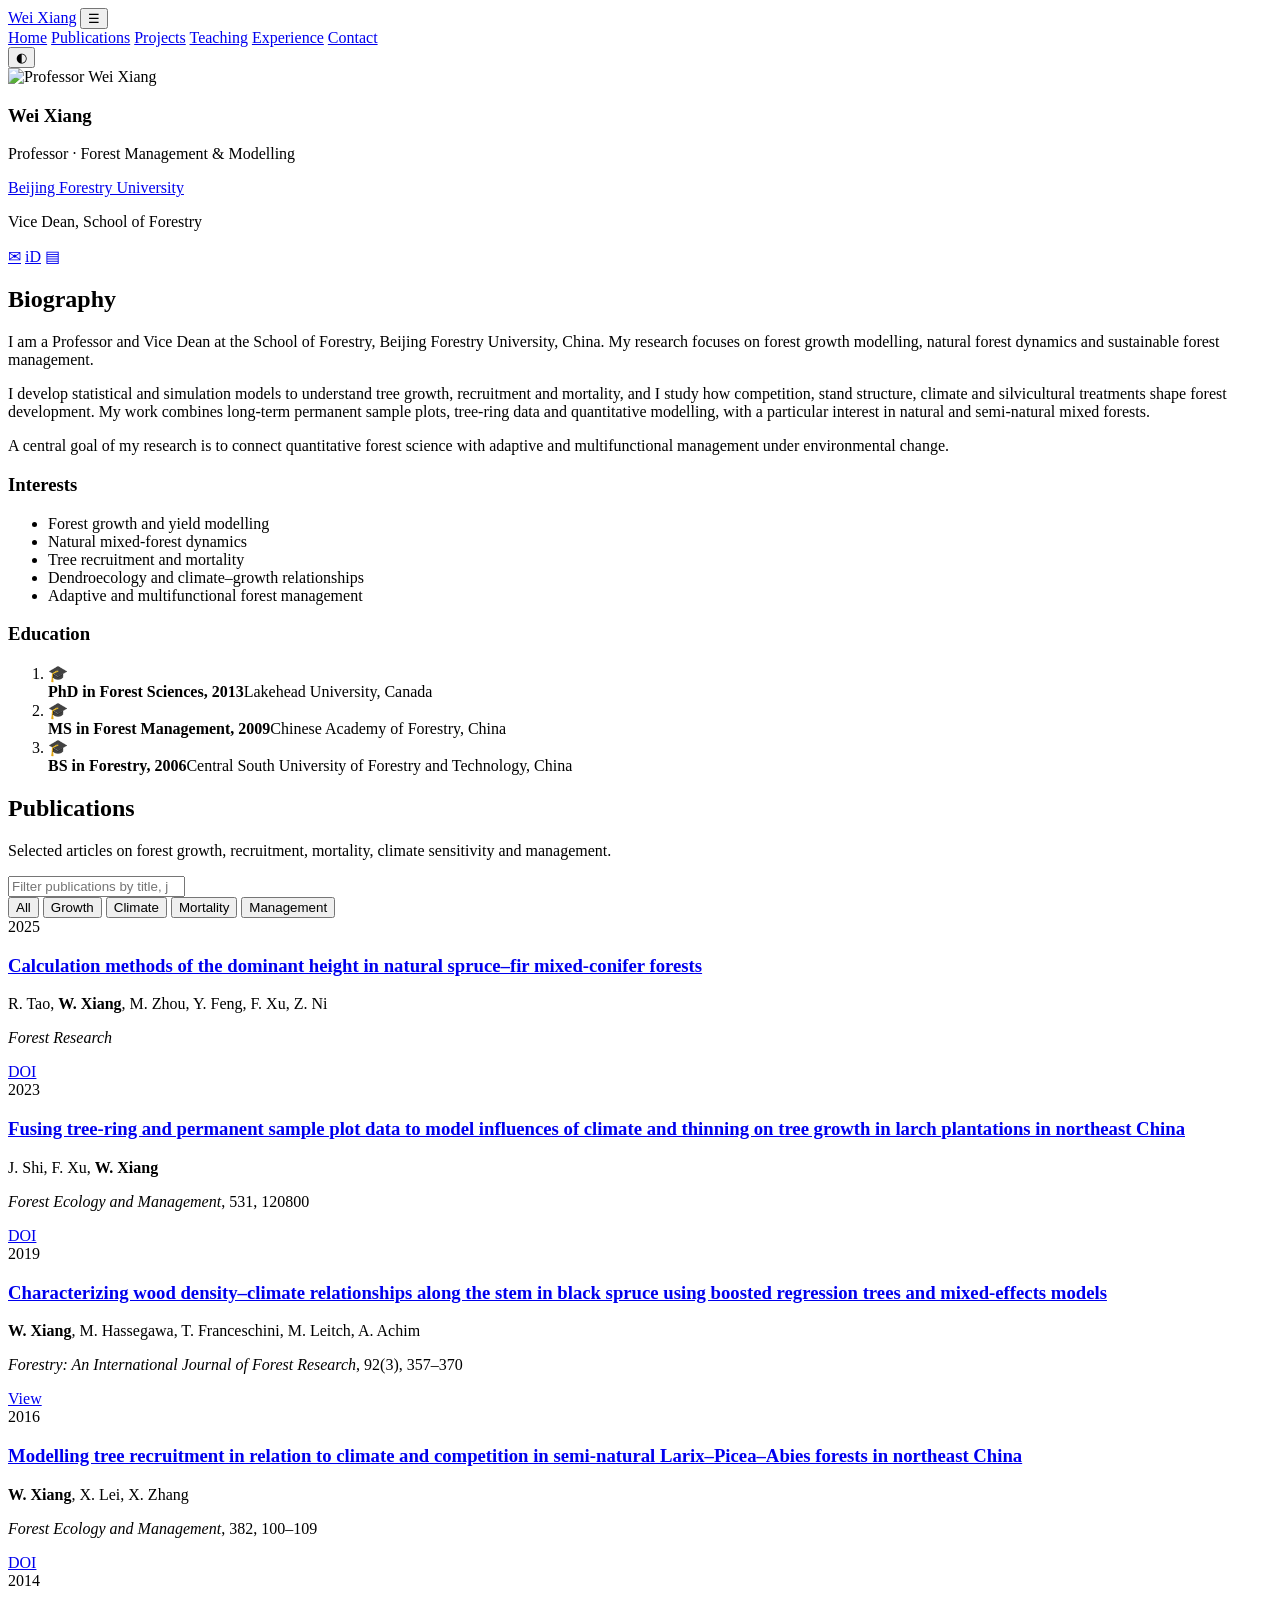
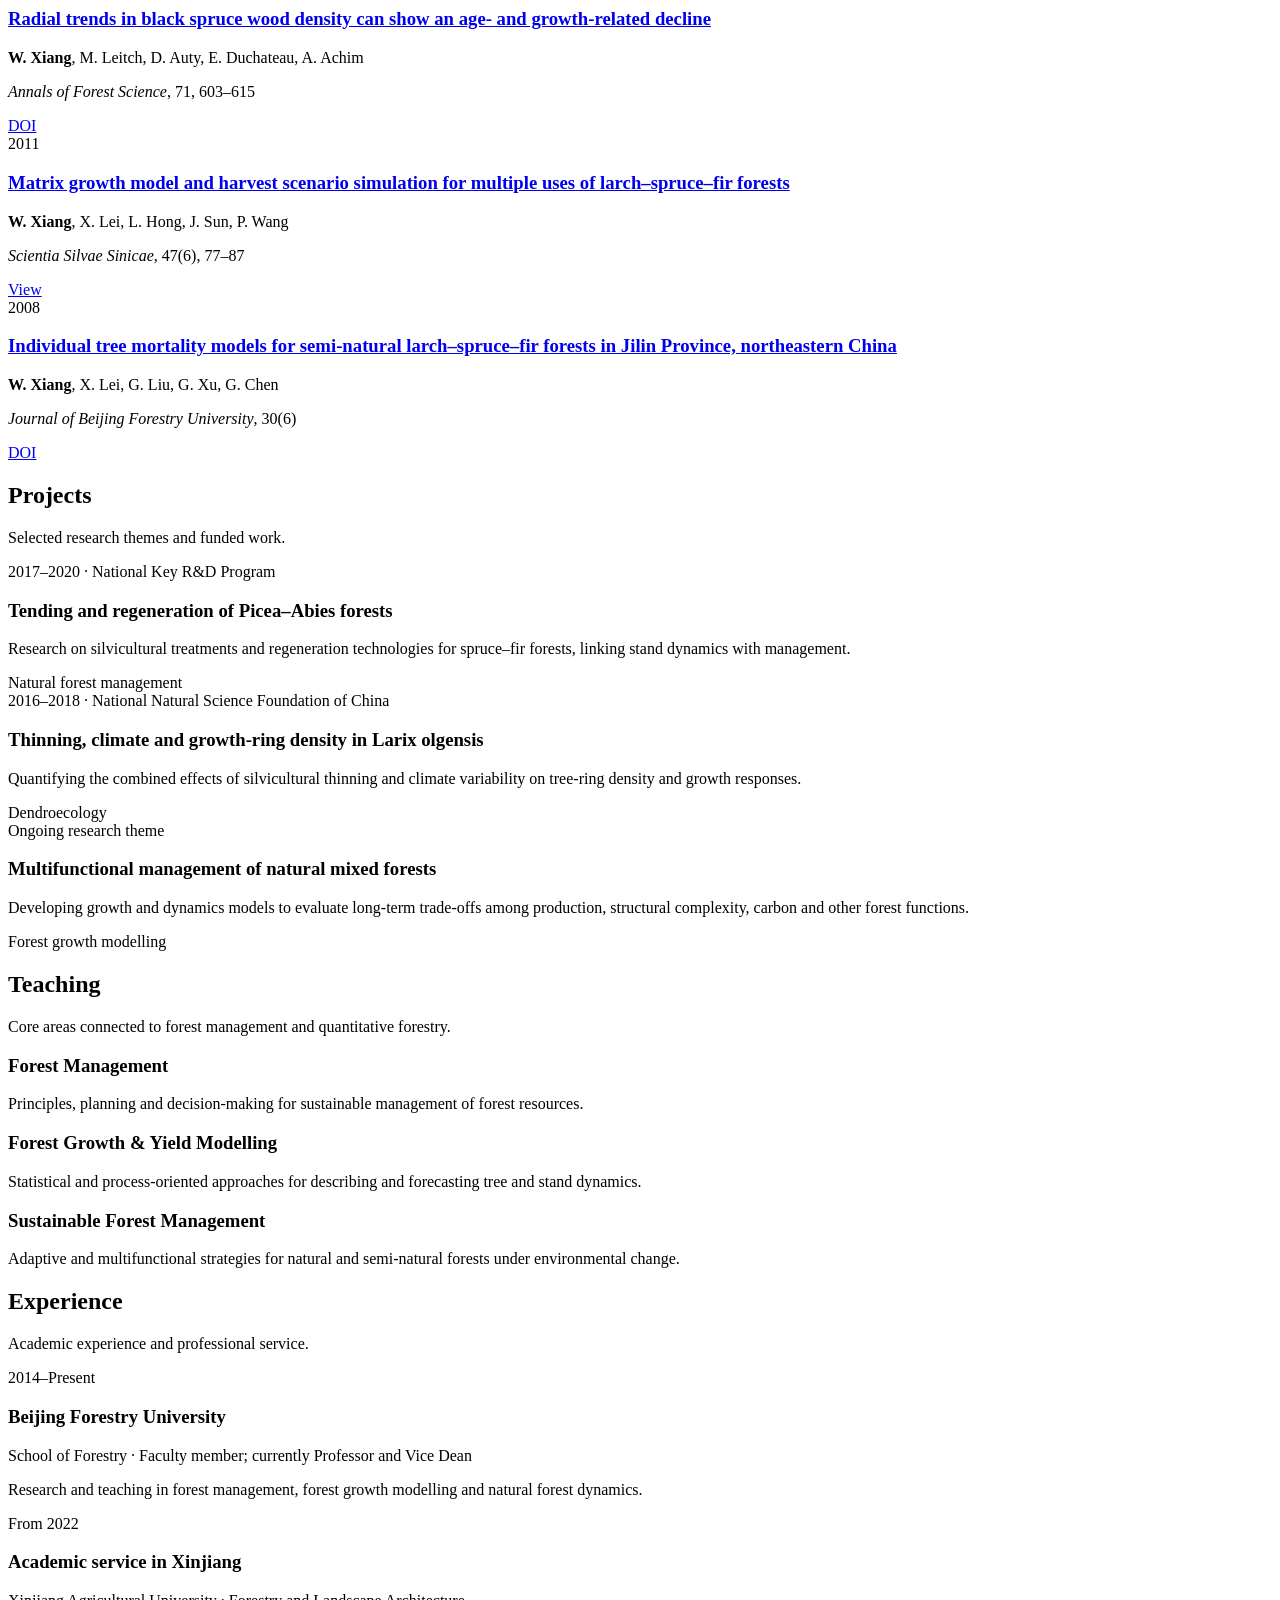
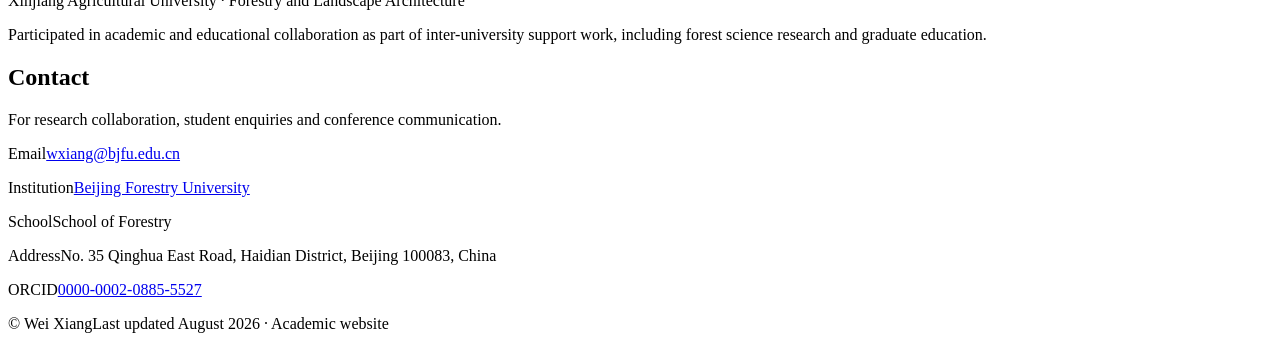
==== index.html @ 1d95a4ef "Publish Wei Xiang academic homepage" ====
<!DOCTYPE html>
<html lang="en" data-theme="light">
<head>
  <meta charset="UTF-8">
  <meta name="viewport" content="width=device-width, initial-scale=1.0">
  <meta name="description" content="Academic website of Wei Xiang, Professor and Vice Dean at the School of Forestry, Beijing Forestry University. Forest growth modelling, natural forest dynamics, dendroecology and sustainable forest management.">
  <meta name="author" content="Wei Xiang">
  <title>Wei Xiang | Beijing Forestry University</title>
  <link rel="stylesheet" href="styles.css">
</head>
<body>
  <header class="topbar">
    <div class="nav-shell">
      <a class="site-name" href="#home">Wei Xiang</a>
      <button class="menu-toggle" aria-expanded="false" aria-controls="mainnav" aria-label="Open navigation">☰</button>
      <nav id="mainnav">
        <a href="#home">Home</a>
        <a href="#publications">Publications</a>
        <a href="#projects">Projects</a>
        <a href="#teaching">Teaching</a>
        <a href="#experience">Experience</a>
        <a href="#contact">Contact</a>
      </nav>
      <div class="theme-switcher" aria-label="Color theme">
        <button id="themeButton" title="Switch color theme" aria-label="Switch color theme">◐</button>
      </div>
    </div>
  </header>

  <main>
    <section id="home" class="home-section">
      <div class="page-shell profile-layout">
        <aside class="profile-column">
          <div class="portrait-frame">
            <img src="https://wei-xiang-academic-homepage-38vdsclx7-fangzexu7-9225s-projects.vercel.app/wei-xiang.jpg" alt="Professor Wei Xiang" class="portrait-photo">
          </div>
          <h1>Wei Xiang</h1>
          <p class="role">Professor · Forest Management &amp; Modelling</p>
          <p class="institution"><a href="https://english.bjfu.edu.cn/" target="_blank" rel="noopener">Beijing Forestry University</a></p>
          <p class="secondary-role">Vice Dean, School of Forestry</p>
          <div class="social-row" aria-label="Academic links">
            <a href="mailto:wxiang@bjfu.edu.cn" aria-label="Email" title="Email">✉</a>
            <a href="https://orcid.org/0000-0002-0885-5527" target="_blank" rel="noopener" aria-label="ORCID" title="ORCID">iD</a>
            <a href="#publications" aria-label="Publications" title="Publications">▤</a>
          </div>
        </aside>

        <div class="bio-column">
          <h2>Biography</h2>
          <p>I am a Professor and Vice Dean at the School of Forestry, Beijing Forestry University, China. My research focuses on forest growth modelling, natural forest dynamics and sustainable forest management.</p>
          <p>I develop statistical and simulation models to understand tree growth, recruitment and mortality, and I study how competition, stand structure, climate and silvicultural treatments shape forest development. My work combines long-term permanent sample plots, tree-ring data and quantitative modelling, with a particular interest in natural and semi-natural mixed forests.</p>
          <p>A central goal of my research is to connect quantitative forest science with adaptive and multifunctional management under environmental change.</p>

          <div class="facts-grid">
            <section class="fact-block">
              <h3>Interests</h3>
              <ul class="interest-list">
                <li>Forest growth and yield modelling</li>
                <li>Natural mixed-forest dynamics</li>
                <li>Tree recruitment and mortality</li>
                <li>Dendroecology and climate–growth relationships</li>
                <li>Adaptive and multifunctional forest management</li>
              </ul>
            </section>
            <section class="fact-block">
              <h3>Education</h3>
              <ol class="timeline compact">
                <li><span class="timeline-mark">🎓</span><div><strong>PhD in Forest Sciences, 2013</strong><span>Lakehead University, Canada</span></div></li>
                <li><span class="timeline-mark">🎓</span><div><strong>MS in Forest Management, 2009</strong><span>Chinese Academy of Forestry, China</span></div></li>
                <li><span class="timeline-mark">🎓</span><div><strong>BS in Forestry, 2006</strong><span>Central South University of Forestry and Technology, China</span></div></li>
              </ol>
            </section>
          </div>
        </div>
      </div>
    </section>

    <section id="publications" class="section">
      <div class="page-shell">
        <div class="section-heading">
          <h2>Publications</h2>
          <p>Selected articles on forest growth, recruitment, mortality, climate sensitivity and management.</p>
        </div>
        <div class="publication-tools">
          <input id="pubSearch" type="search" placeholder="Filter publications by title, journal, year or keyword…" aria-label="Filter publications">
          <div class="filter-buttons" aria-label="Publication filter">
            <button class="filter active" data-filter="all">All</button>
            <button class="filter" data-filter="growth">Growth</button>
            <button class="filter" data-filter="climate">Climate</button>
            <button class="filter" data-filter="mortality">Mortality</button>
            <button class="filter" data-filter="management">Management</button>
          </div>
        </div>
        <div id="publicationList" class="publication-list">
          <article class="pub-item" data-tags="growth management natural forest">
            <div class="pub-year">2025</div><div class="pub-main">
              <h3><a href="https://doi.org/10.12403/j.1001-1498.20240308" target="_blank" rel="noopener">Calculation methods of the dominant height in natural spruce–fir mixed-conifer forests</a></h3>
              <p class="authors">R. Tao, <strong>W. Xiang</strong>, M. Zhou, Y. Feng, F. Xu, Z. Ni</p><p class="venue"><em>Forest Research</em></p>
            </div><div class="pub-actions"><a href="https://doi.org/10.12403/j.1001-1498.20240308" target="_blank" rel="noopener">DOI</a></div>
          </article>
          <article class="pub-item" data-tags="growth climate tree-ring plantation">
            <div class="pub-year">2023</div><div class="pub-main">
              <h3><a href="https://doi.org/10.1016/j.foreco.2023.120800" target="_blank" rel="noopener">Fusing tree-ring and permanent sample plot data to model influences of climate and thinning on tree growth in larch plantations in northeast China</a></h3>
              <p class="authors">J. Shi, F. Xu, <strong>W. Xiang</strong></p><p class="venue"><em>Forest Ecology and Management</em>, 531, 120800</p>
            </div><div class="pub-actions"><a href="https://doi.org/10.1016/j.foreco.2023.120800" target="_blank" rel="noopener">DOI</a></div>
          </article>
          <article class="pub-item" data-tags="growth climate wood density dendroecology">
            <div class="pub-year">2019</div><div class="pub-main">
              <h3><a href="https://academic.oup.com/forestry/article-abstract/92/3/357/5365423" target="_blank" rel="noopener">Characterizing wood density–climate relationships along the stem in black spruce using boosted regression trees and mixed-effects models</a></h3>
              <p class="authors"><strong>W. Xiang</strong>, M. Hassegawa, T. Franceschini, M. Leitch, A. Achim</p><p class="venue"><em>Forestry: An International Journal of Forest Research</em>, 92(3), 357–370</p>
            </div><div class="pub-actions"><a href="https://academic.oup.com/forestry/article-abstract/92/3/357/5365423" target="_blank" rel="noopener">View</a></div>
          </article>
          <article class="pub-item" data-tags="growth climate recruitment natural forest">
            <div class="pub-year">2016</div><div class="pub-main">
              <h3><a href="https://doi.org/10.1016/j.foreco.2016.09.050" target="_blank" rel="noopener">Modelling tree recruitment in relation to climate and competition in semi-natural Larix–Picea–Abies forests in northeast China</a></h3>
              <p class="authors"><strong>W. Xiang</strong>, X. Lei, X. Zhang</p><p class="venue"><em>Forest Ecology and Management</em>, 382, 100–109</p>
            </div><div class="pub-actions"><a href="https://doi.org/10.1016/j.foreco.2016.09.050" target="_blank" rel="noopener">DOI</a></div>
          </article>
          <article class="pub-item" data-tags="climate growth wood density dendroecology">
            <div class="pub-year">2014</div><div class="pub-main">
              <h3><a href="https://doi.org/10.1007/s13595-014-0363-7" target="_blank" rel="noopener">Radial trends in black spruce wood density can show an age- and growth-related decline</a></h3>
              <p class="authors"><strong>W. Xiang</strong>, M. Leitch, D. Auty, E. Duchateau, A. Achim</p><p class="venue"><em>Annals of Forest Science</em>, 71, 603–615</p>
            </div><div class="pub-actions"><a href="https://doi.org/10.1007/s13595-014-0363-7" target="_blank" rel="noopener">DOI</a></div>
          </article>
          <article class="pub-item" data-tags="growth management matrix model natural forest">
            <div class="pub-year">2011</div><div class="pub-main">
              <h3><a href="https://html.rhhz.net/linyekexue/html/20110612.htm" target="_blank" rel="noopener">Matrix growth model and harvest scenario simulation for multiple uses of larch–spruce–fir forests</a></h3>
              <p class="authors"><strong>W. Xiang</strong>, X. Lei, L. Hong, J. Sun, P. Wang</p><p class="venue"><em>Scientia Silvae Sinicae</em>, 47(6), 77–87</p>
            </div><div class="pub-actions"><a href="https://html.rhhz.net/linyekexue/html/20110612.htm" target="_blank" rel="noopener">View</a></div>
          </article>
          <article class="pub-item" data-tags="mortality growth natural forest model">
            <div class="pub-year">2008</div><div class="pub-main">
              <h3><a href="https://doi.org/10.13332/j.1000-1522.2008.06.008" target="_blank" rel="noopener">Individual tree mortality models for semi-natural larch–spruce–fir forests in Jilin Province, northeastern China</a></h3>
              <p class="authors"><strong>W. Xiang</strong>, X. Lei, G. Liu, G. Xu, G. Chen</p><p class="venue"><em>Journal of Beijing Forestry University</em>, 30(6)</p>
            </div><div class="pub-actions"><a href="https://doi.org/10.13332/j.1000-1522.2008.06.008" target="_blank" rel="noopener">DOI</a></div>
          </article>
        </div>
        <p id="noResults" class="no-results" hidden>No matching publications.</p>
      </div>
    </section>

    <section id="projects" class="section muted-section">
      <div class="page-shell">
        <div class="section-heading"><h2>Projects</h2><p>Selected research themes and funded work.</p></div>
        <div class="project-grid">
          <article class="project-card"><div class="project-meta">2017–2020 · National Key R&amp;D Program</div><h3>Tending and regeneration of Picea–Abies forests</h3><p>Research on silvicultural treatments and regeneration technologies for spruce–fir forests, linking stand dynamics with management.</p><span class="project-tag">Natural forest management</span></article>
          <article class="project-card"><div class="project-meta">2016–2018 · National Natural Science Foundation of China</div><h3>Thinning, climate and growth-ring density in Larix olgensis</h3><p>Quantifying the combined effects of silvicultural thinning and climate variability on tree-ring density and growth responses.</p><span class="project-tag">Dendroecology</span></article>
          <article class="project-card"><div class="project-meta">Ongoing research theme</div><h3>Multifunctional management of natural mixed forests</h3><p>Developing growth and dynamics models to evaluate long-term trade-offs among production, structural complexity, carbon and other forest functions.</p><span class="project-tag">Forest growth modelling</span></article>
        </div>
      </div>
    </section>

    <section id="teaching" class="section">
      <div class="page-shell">
        <div class="section-heading"><h2>Teaching</h2><p>Core areas connected to forest management and quantitative forestry.</p></div>
        <div class="simple-cards">
          <article><h3>Forest Management</h3><p>Principles, planning and decision-making for sustainable management of forest resources.</p></article>
          <article><h3>Forest Growth &amp; Yield Modelling</h3><p>Statistical and process-oriented approaches for describing and forecasting tree and stand dynamics.</p></article>
          <article><h3>Sustainable Forest Management</h3><p>Adaptive and multifunctional strategies for natural and semi-natural forests under environmental change.</p></article>
        </div>
      </div>
    </section>

    <section id="experience" class="section muted-section">
      <div class="page-shell">
        <div class="section-heading"><h2>Experience</h2><p>Academic experience and professional service.</p></div>
        <div class="experience-list">
          <article class="experience-item"><div class="experience-date">2014–Present</div><div><h3>Beijing Forestry University</h3><p class="experience-role">School of Forestry · Faculty member; currently Professor and Vice Dean</p><p>Research and teaching in forest management, forest growth modelling and natural forest dynamics.</p></div></article>
          <article class="experience-item"><div class="experience-date">From 2022</div><div><h3>Academic service in Xinjiang</h3><p class="experience-role">Xinjiang Agricultural University · Forestry and Landscape Architecture</p><p>Participated in academic and educational collaboration as part of inter-university support work, including forest science research and graduate education.</p></div></article>
        </div>
      </div>
    </section>

    <section id="contact" class="section contact-section">
      <div class="page-shell contact-layout">
        <div><div class="section-heading left"><h2>Contact</h2><p>For research collaboration, student enquiries and conference communication.</p></div></div>
        <div class="contact-details">
          <p><span>Email</span><a href="mailto:wxiang@bjfu.edu.cn">wxiang@bjfu.edu.cn</a></p>
          <p><span>Institution</span><a href="https://english.bjfu.edu.cn/" target="_blank" rel="noopener">Beijing Forestry University</a></p>
          <p><span>School</span>School of Forestry</p>
          <p><span>Address</span>No. 35 Qinghua East Road, Haidian District, Beijing 100083, China</p>
          <p><span>ORCID</span><a href="https://orcid.org/0000-0002-0885-5527" target="_blank" rel="noopener">0000-0002-0885-5527</a></p>
        </div>
      </div>
    </section>
  </main>

  <footer><div class="page-shell footer-row"><span>© <span id="year"></span> Wei Xiang</span><span>Last updated August 2026 · Academic website</span></div></footer>
  <script src="script.js"></script>
</body>
</html>
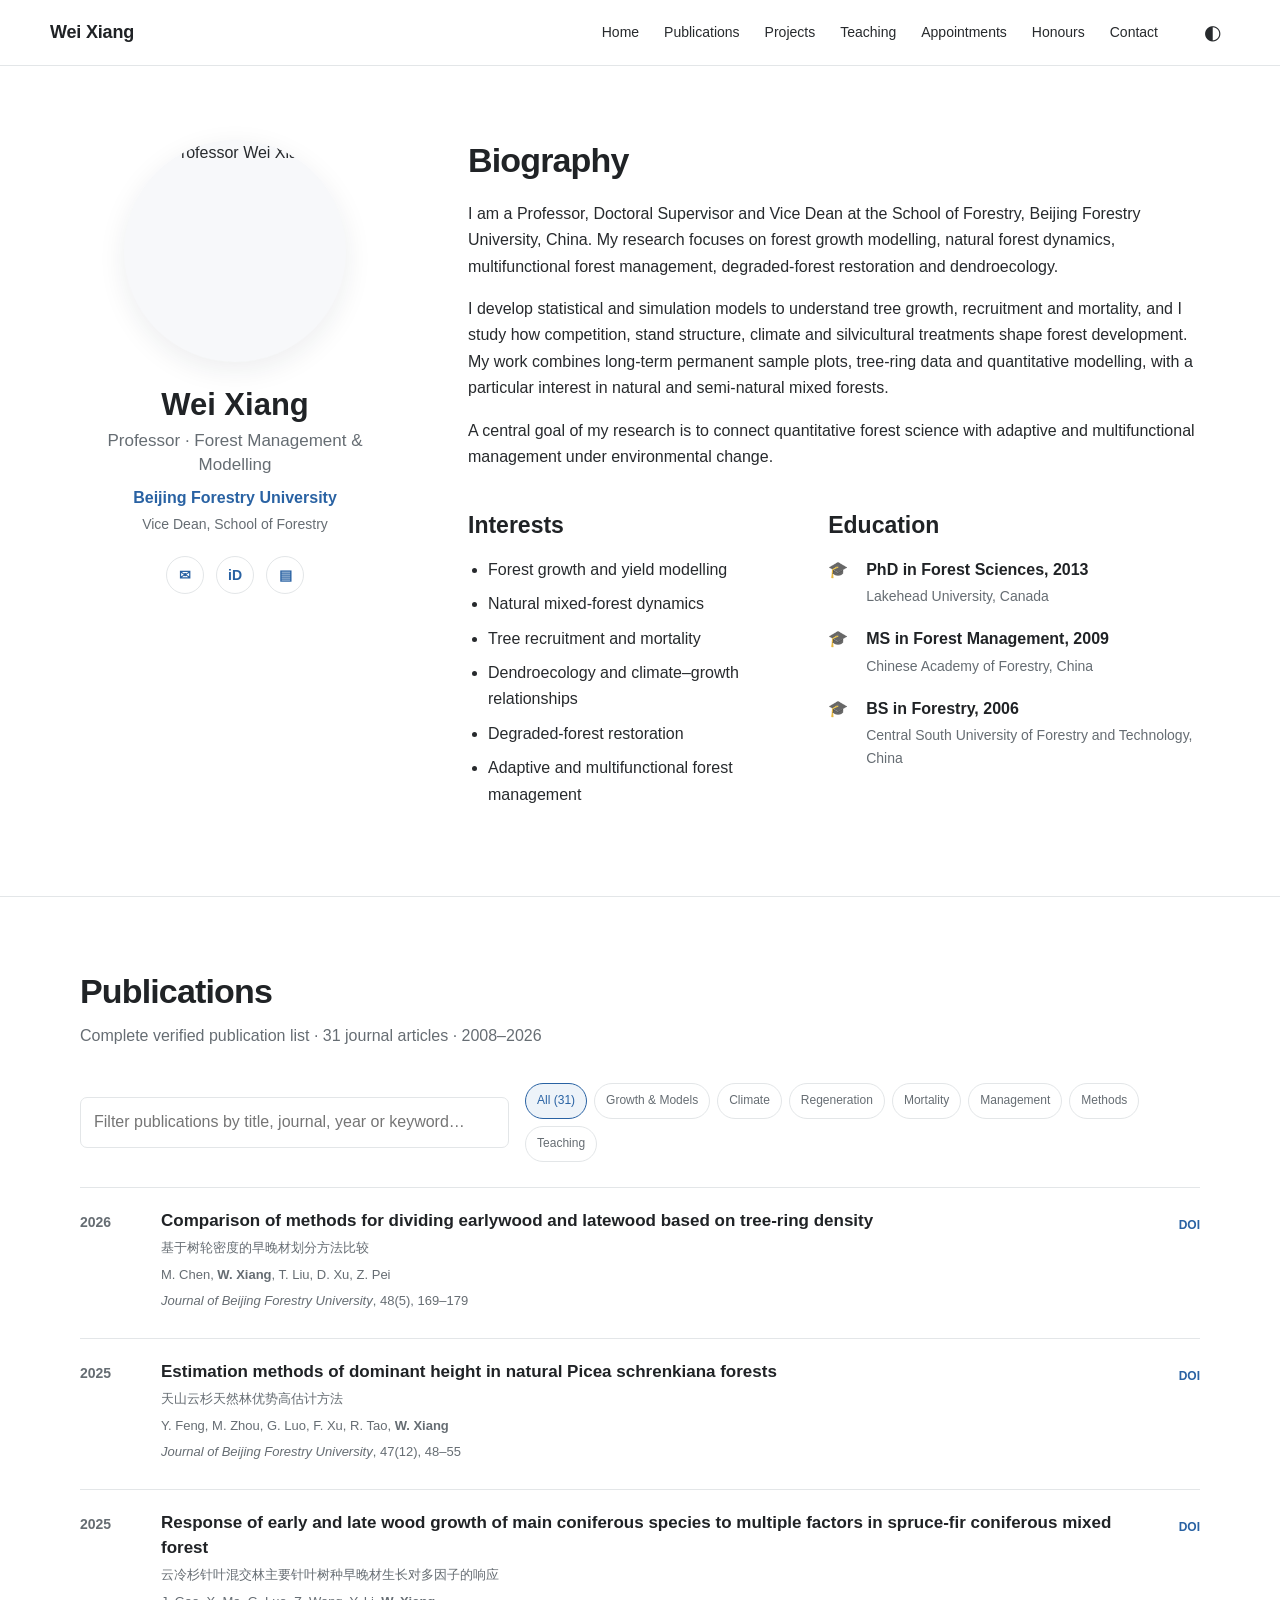
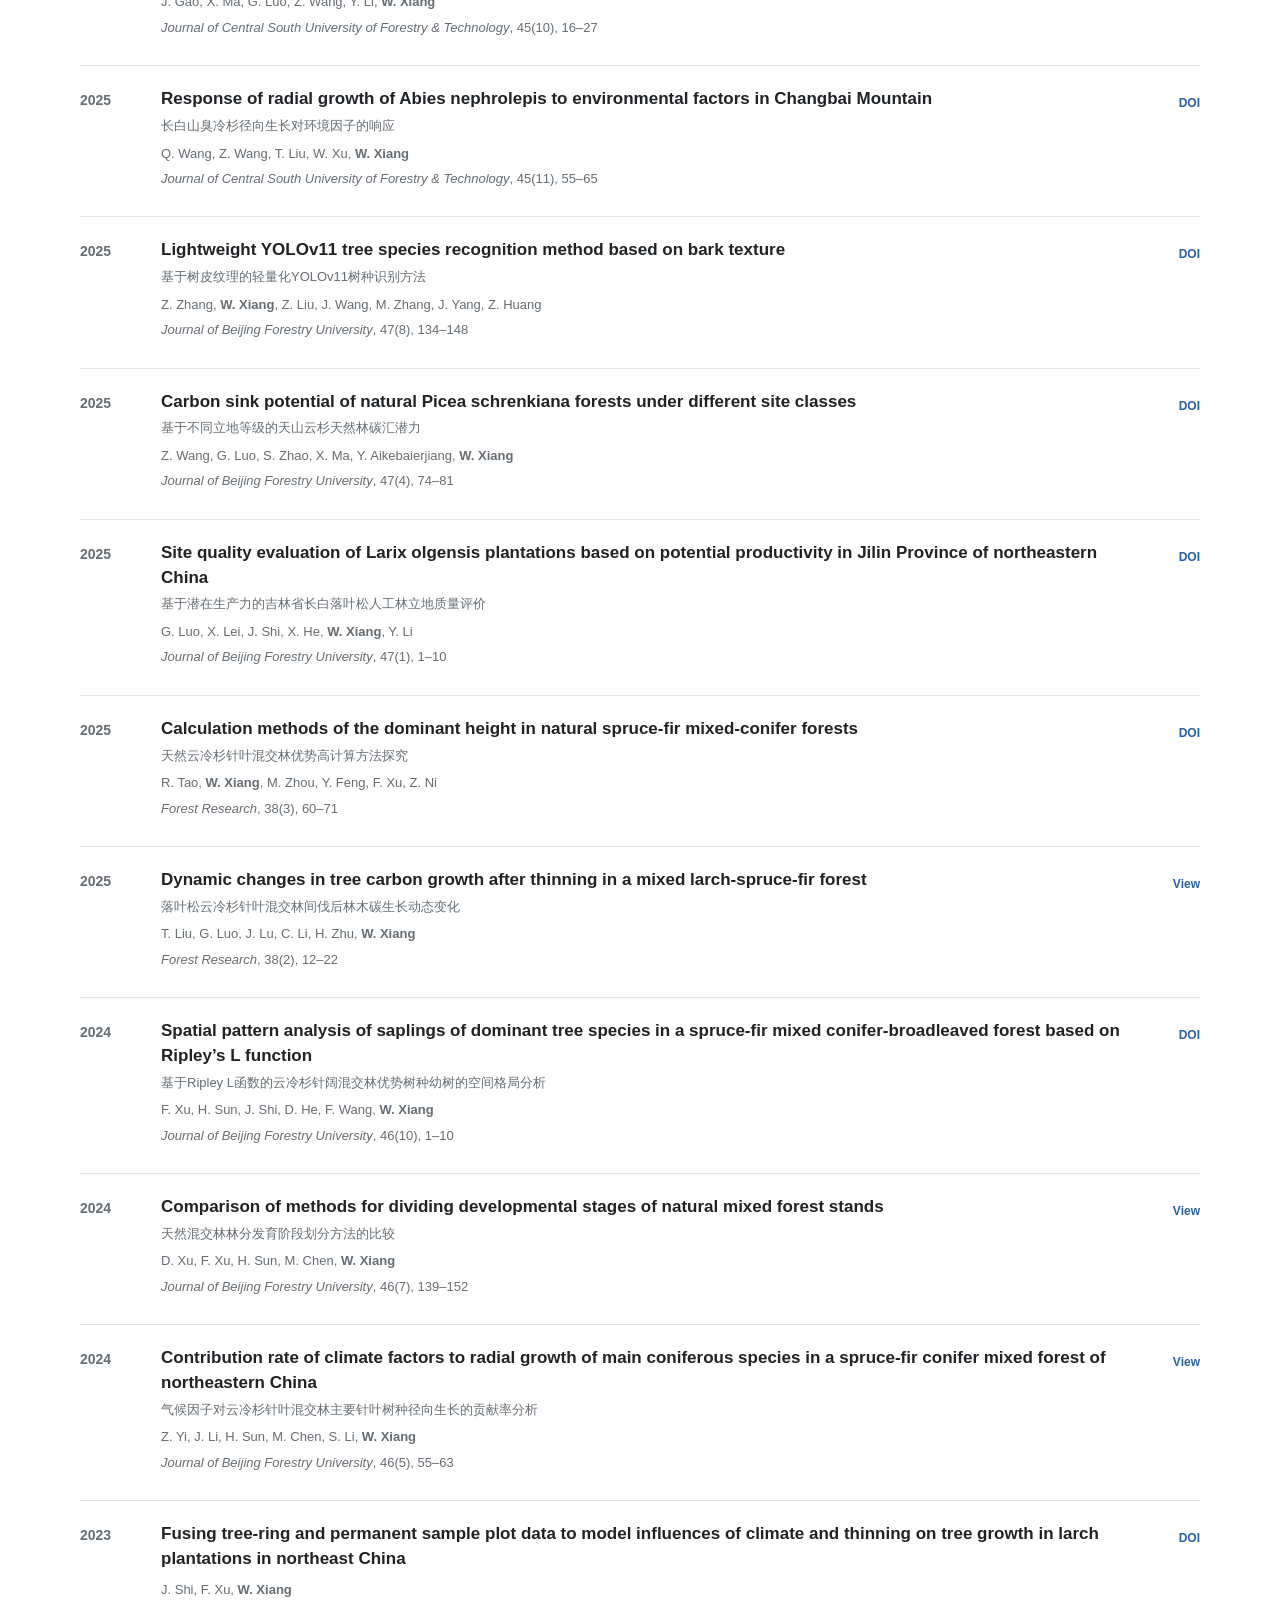
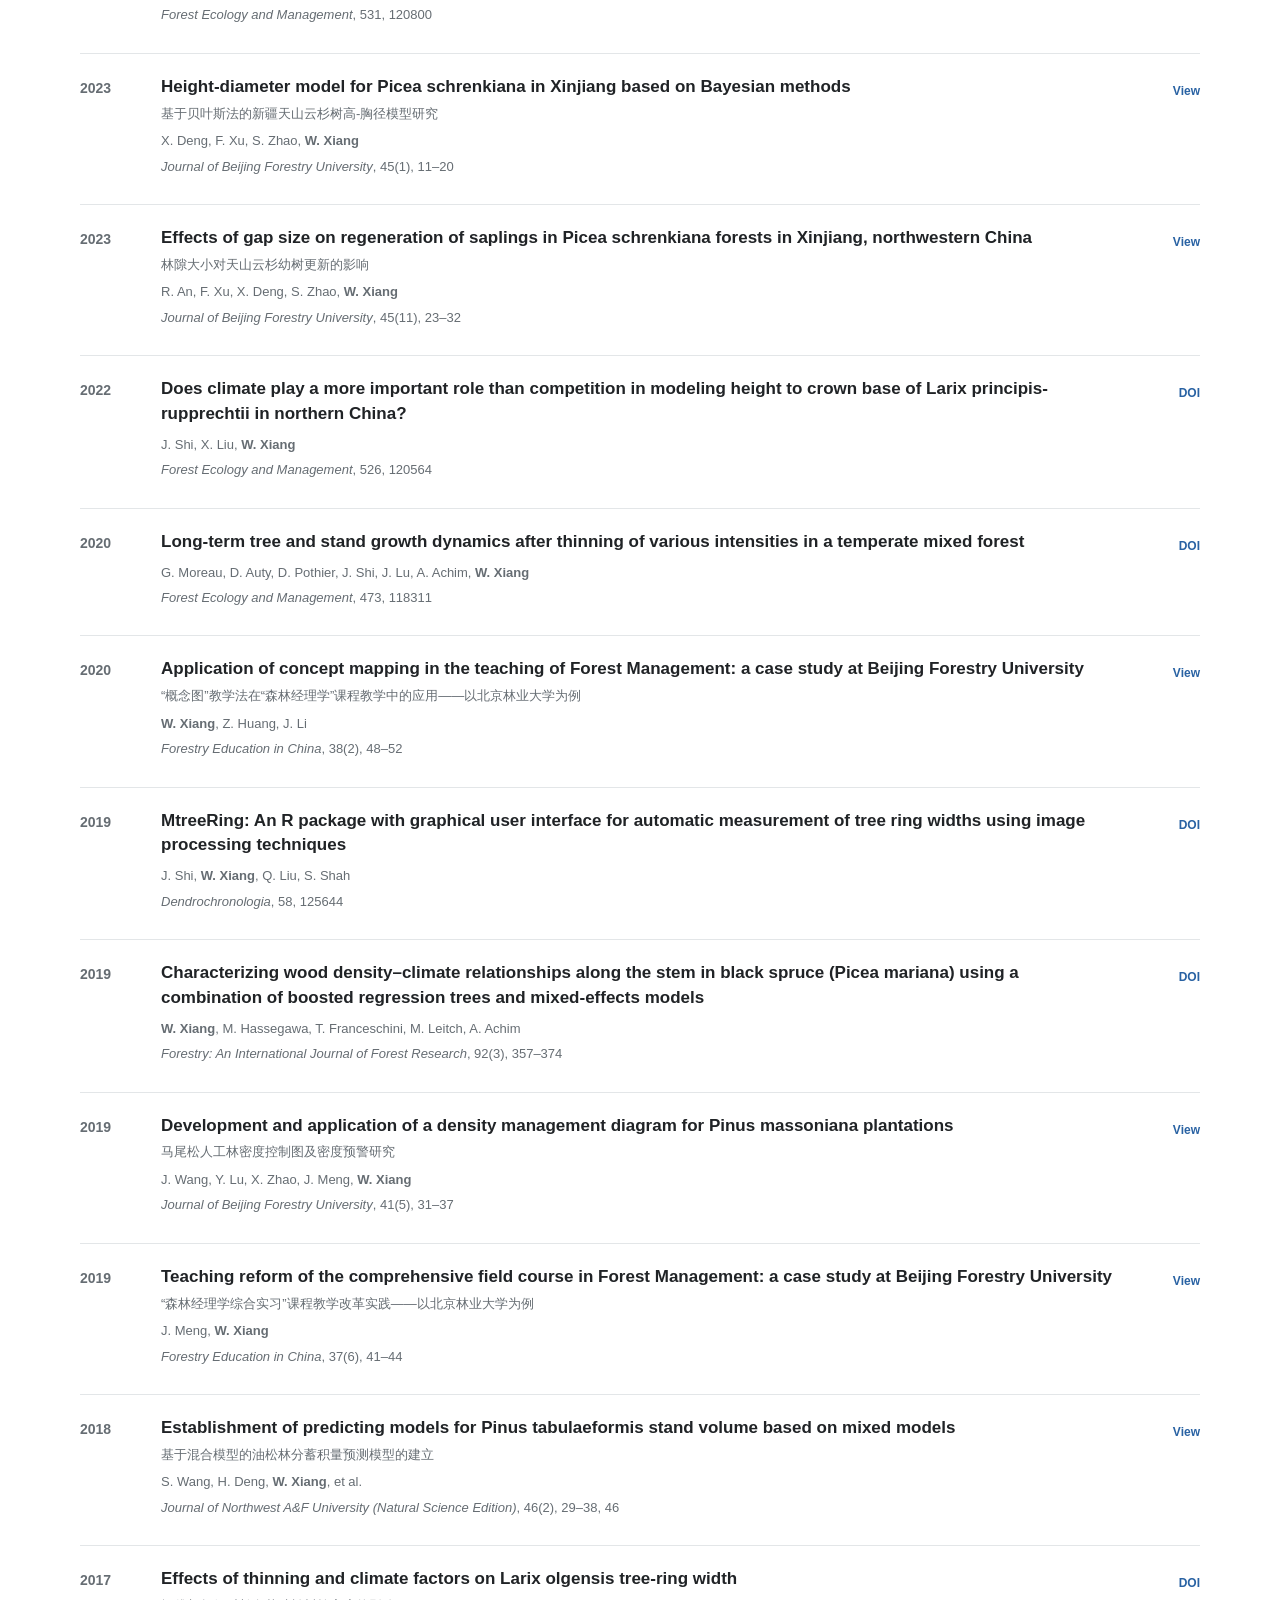
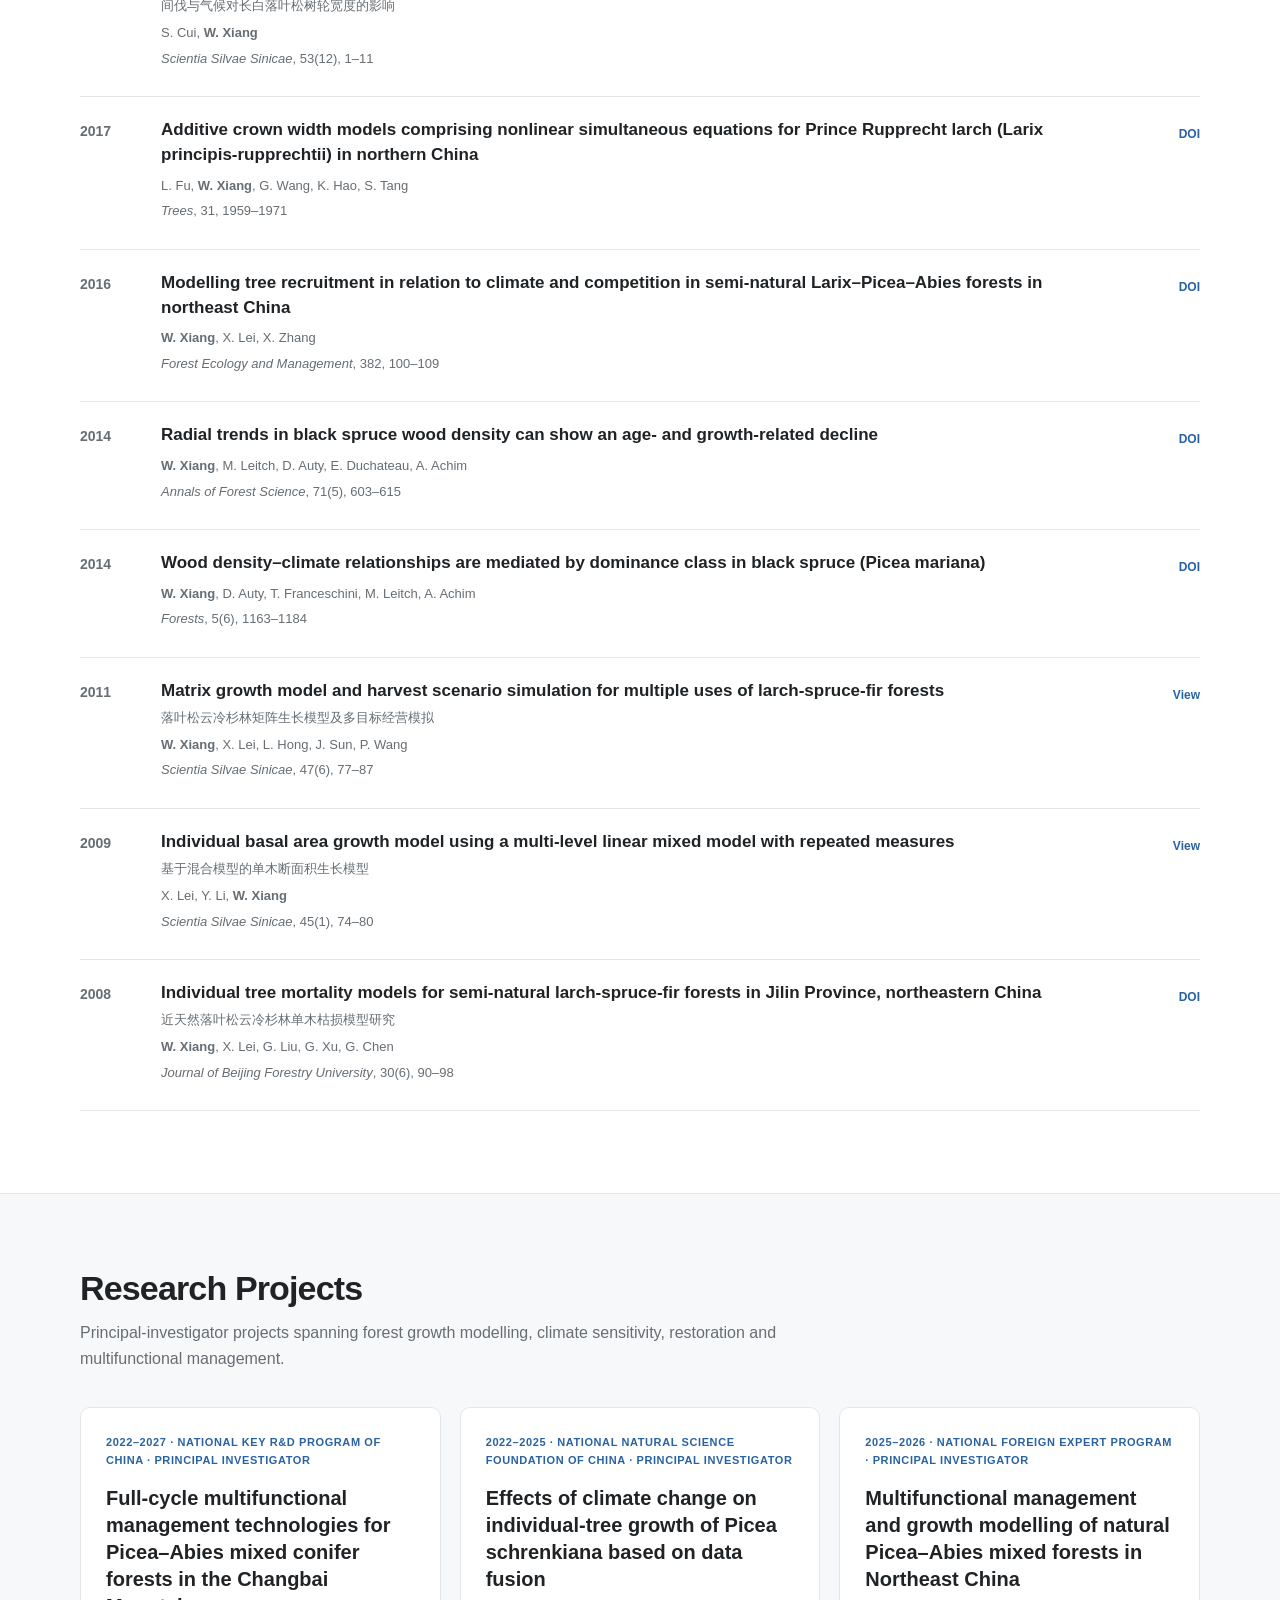
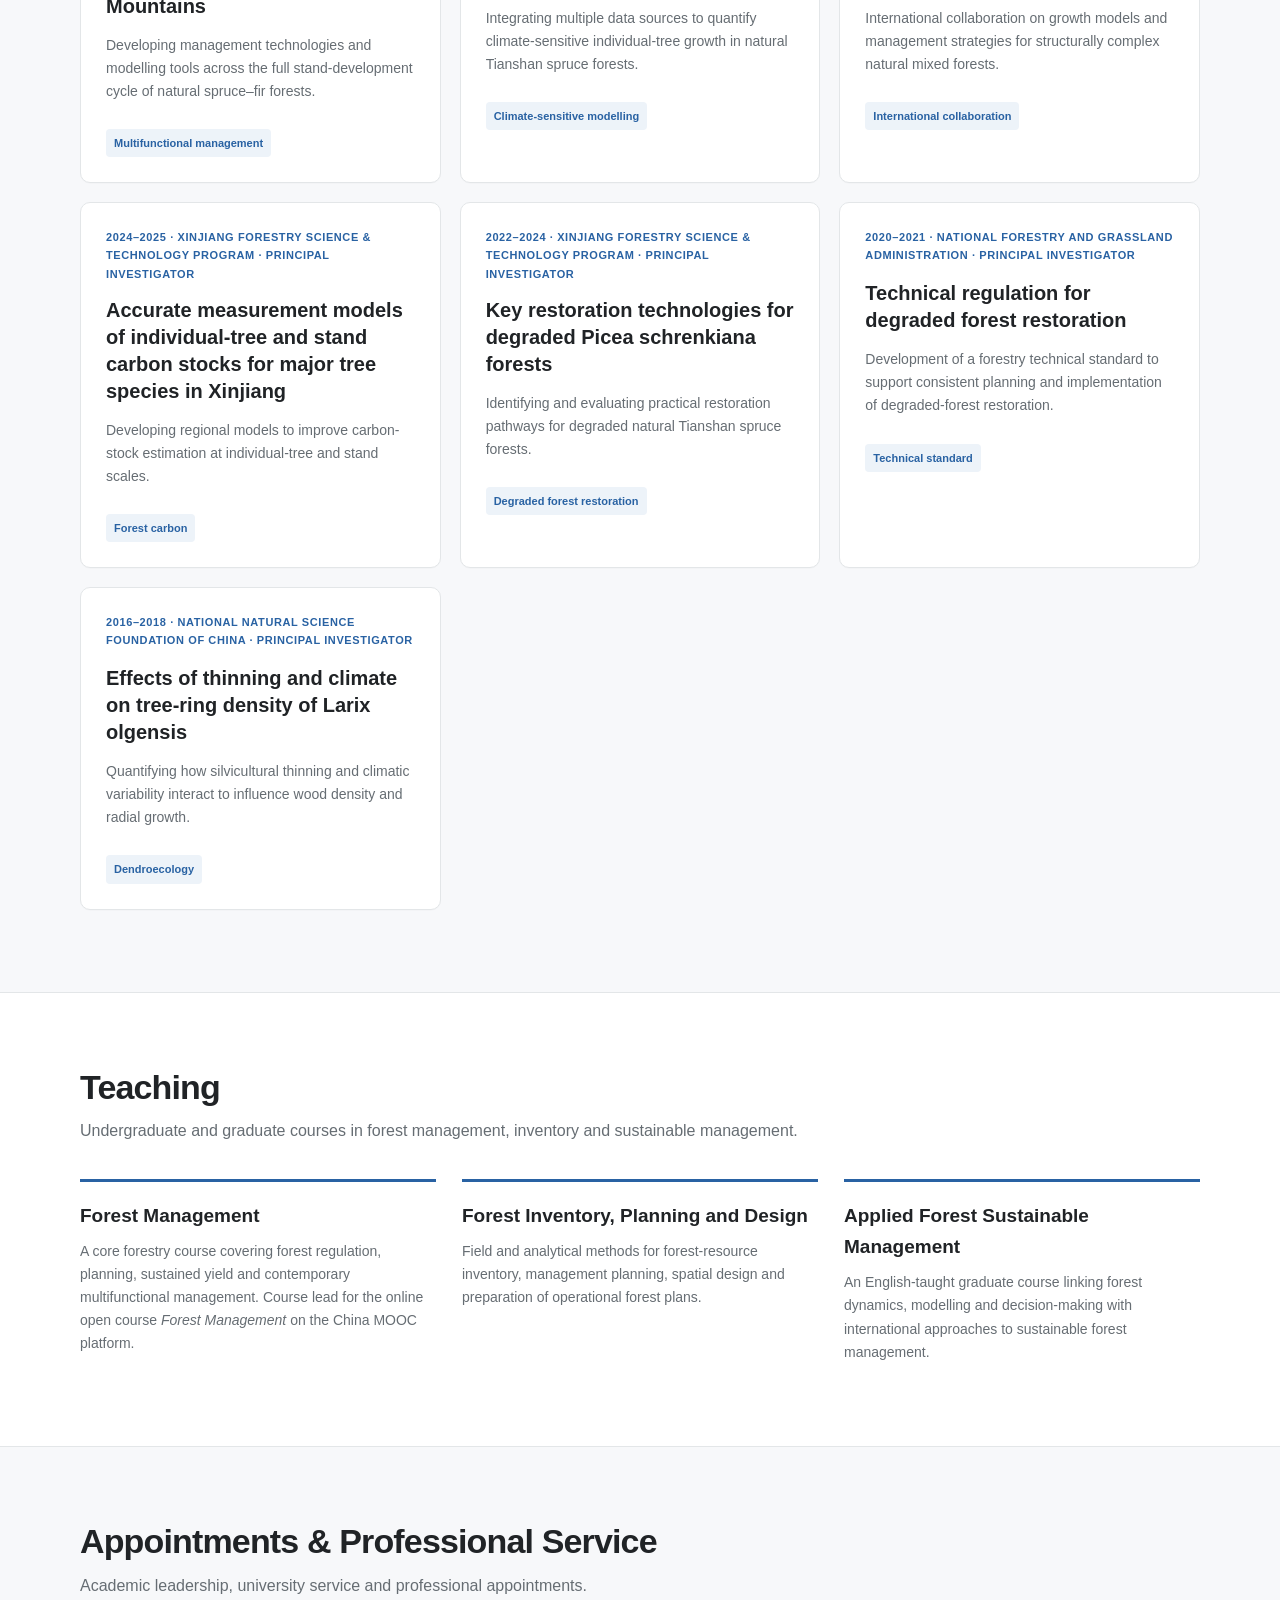
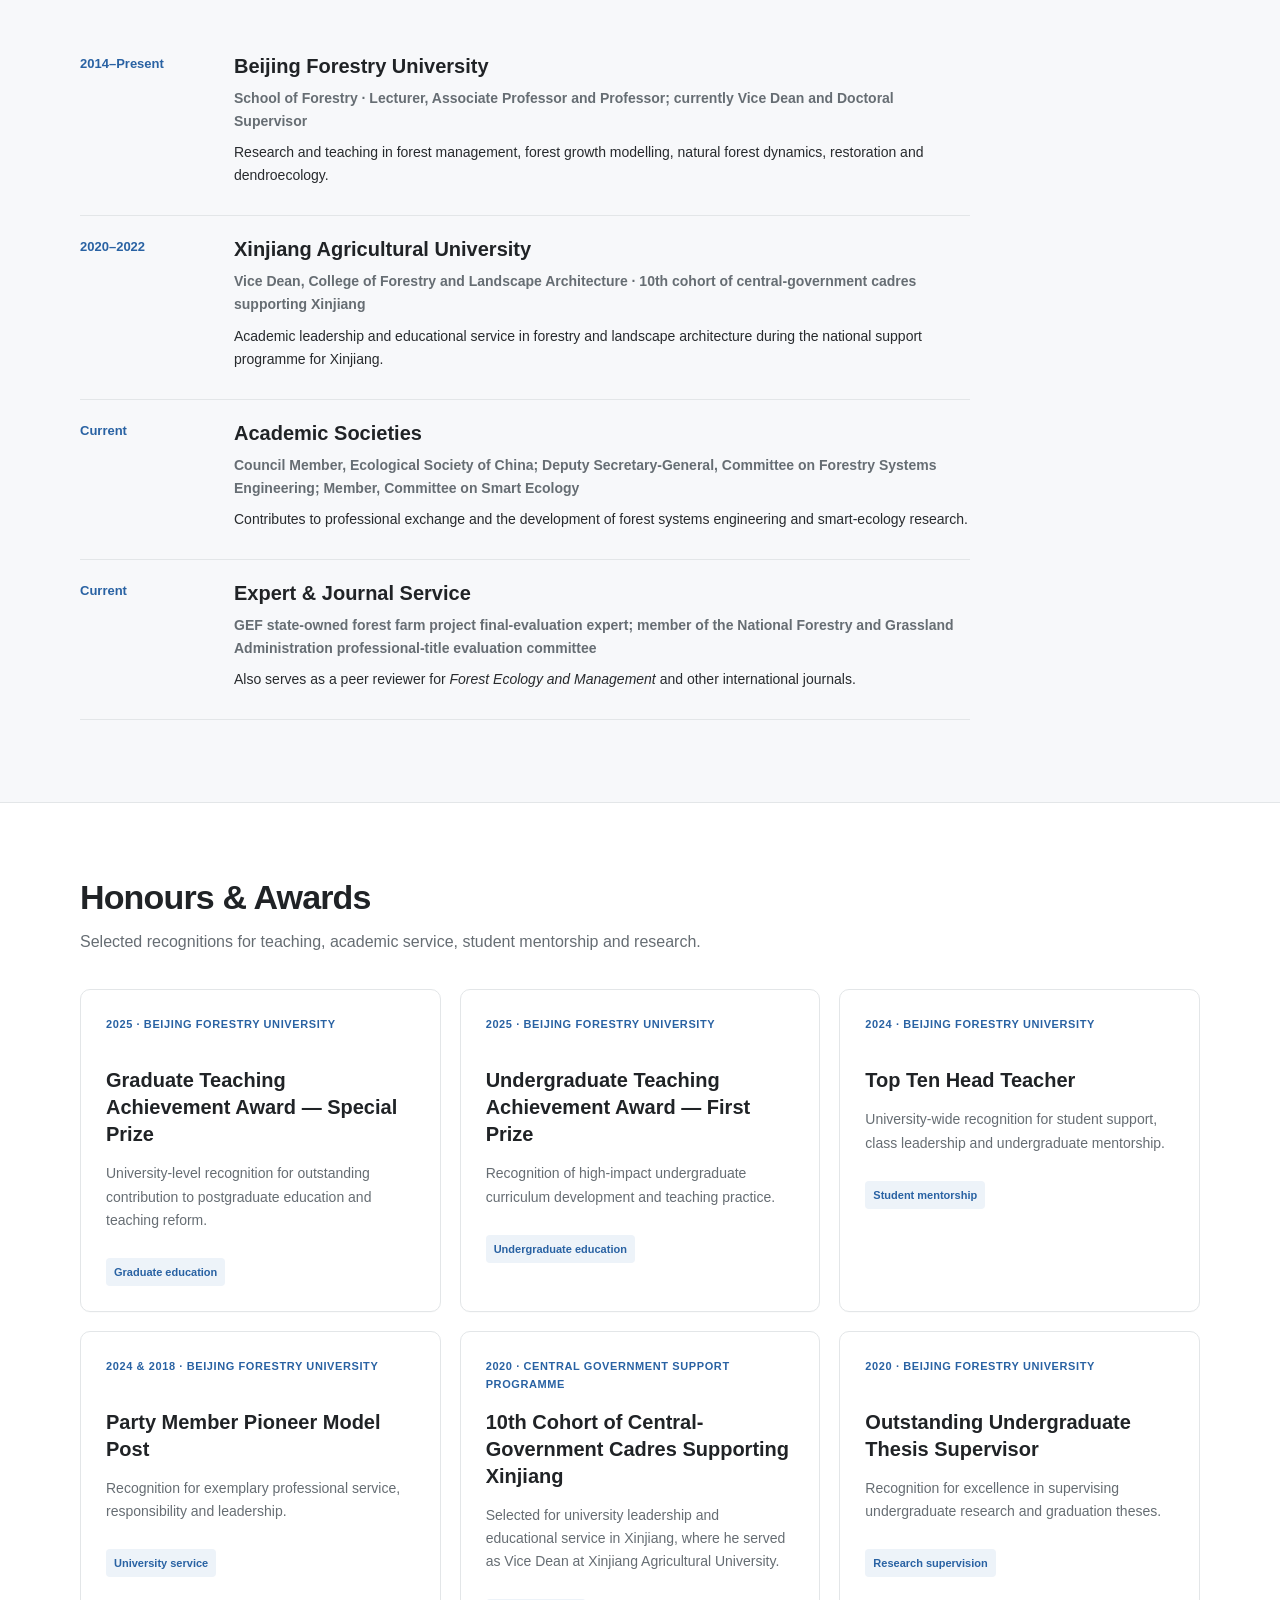
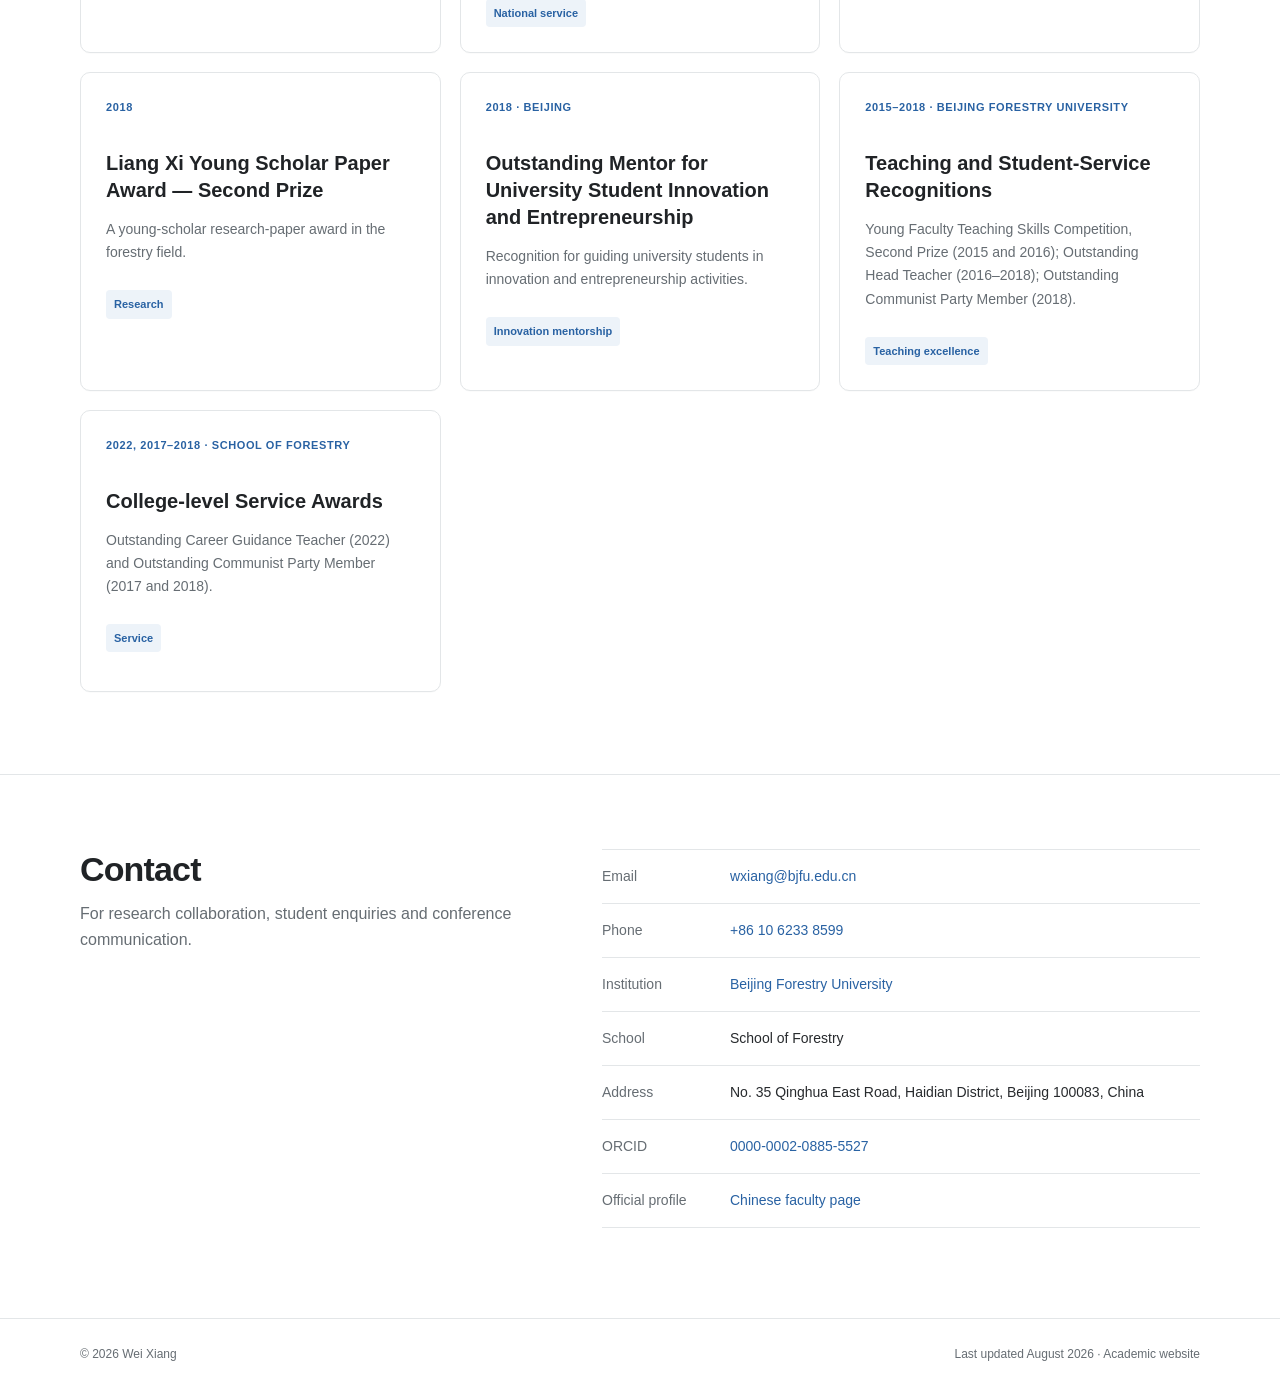
==== commit da711433: "Add official appointments, projects, courses and honours" ====
--- a/index.html
+++ b/index.html
@@ -18,7 +18,8 @@
         <a href="#publications">Publications</a>
         <a href="#projects">Projects</a>
         <a href="#teaching">Teaching</a>
-        <a href="#experience">Experience</a>
+        <a href="#experience">Appointments</a>
+        <a href="#honours">Honours</a>
         <a href="#contact">Contact</a>
       </nav>
       <div class="theme-switcher" aria-label="Color theme">
@@ -47,7 +48,7 @@
 
         <div class="bio-column">
           <h2>Biography</h2>
-          <p>I am a Professor and Vice Dean at the School of Forestry, Beijing Forestry University, China. My research focuses on forest growth modelling, natural forest dynamics and sustainable forest management.</p>
+          <p>I am a Professor, Doctoral Supervisor and Vice Dean at the School of Forestry, Beijing Forestry University, China. My research focuses on forest growth modelling, natural forest dynamics, multifunctional forest management, degraded-forest restoration and dendroecology.</p>
           <p>I develop statistical and simulation models to understand tree growth, recruitment and mortality, and I study how competition, stand structure, climate and silvicultural treatments shape forest development. My work combines long-term permanent sample plots, tree-ring data and quantitative modelling, with a particular interest in natural and semi-natural mixed forests.</p>
           <p>A central goal of my research is to connect quantitative forest science with adaptive and multifunctional management under environmental change.</p>
 
@@ -59,6 +60,7 @@
                 <li>Natural mixed-forest dynamics</li>
                 <li>Tree recruitment and mortality</li>
                 <li>Dendroecology and climate–growth relationships</li>
+                <li>Degraded-forest restoration</li>
                 <li>Adaptive and multifunctional forest management</li>
               </ul>
             </section>
@@ -141,32 +143,190 @@
 
     <section id="projects" class="section muted-section">
       <div class="page-shell">
-        <div class="section-heading"><h2>Projects</h2><p>Selected research themes and funded work.</p></div>
+        <div class="section-heading">
+          <h2>Research Projects</h2>
+          <p>Principal-investigator projects spanning forest growth modelling, climate sensitivity, restoration and multifunctional management.</p>
+        </div>
         <div class="project-grid">
-          <article class="project-card"><div class="project-meta">2017–2020 · National Key R&amp;D Program</div><h3>Tending and regeneration of Picea–Abies forests</h3><p>Research on silvicultural treatments and regeneration technologies for spruce–fir forests, linking stand dynamics with management.</p><span class="project-tag">Natural forest management</span></article>
-          <article class="project-card"><div class="project-meta">2016–2018 · National Natural Science Foundation of China</div><h3>Thinning, climate and growth-ring density in Larix olgensis</h3><p>Quantifying the combined effects of silvicultural thinning and climate variability on tree-ring density and growth responses.</p><span class="project-tag">Dendroecology</span></article>
-          <article class="project-card"><div class="project-meta">Ongoing research theme</div><h3>Multifunctional management of natural mixed forests</h3><p>Developing growth and dynamics models to evaluate long-term trade-offs among production, structural complexity, carbon and other forest functions.</p><span class="project-tag">Forest growth modelling</span></article>
+          <article class="project-card">
+            <div class="project-meta">2022–2027 · National Key R&amp;D Program of China · Principal Investigator</div>
+            <h3>Full-cycle multifunctional management technologies for Picea–Abies mixed conifer forests in the Changbai Mountains</h3>
+            <p>Developing management technologies and modelling tools across the full stand-development cycle of natural spruce–fir forests.</p>
+            <span class="project-tag">Multifunctional management</span>
+          </article>
+          <article class="project-card">
+            <div class="project-meta">2022–2025 · National Natural Science Foundation of China · Principal Investigator</div>
+            <h3>Effects of climate change on individual-tree growth of Picea schrenkiana based on data fusion</h3>
+            <p>Integrating multiple data sources to quantify climate-sensitive individual-tree growth in natural Tianshan spruce forests.</p>
+            <span class="project-tag">Climate-sensitive modelling</span>
+          </article>
+          <article class="project-card">
+            <div class="project-meta">2025–2026 · National Foreign Expert Program · Principal Investigator</div>
+            <h3>Multifunctional management and growth modelling of natural Picea–Abies mixed forests in Northeast China</h3>
+            <p>International collaboration on growth models and management strategies for structurally complex natural mixed forests.</p>
+            <span class="project-tag">International collaboration</span>
+          </article>
+          <article class="project-card">
+            <div class="project-meta">2024–2025 · Xinjiang Forestry Science &amp; Technology Program · Principal Investigator</div>
+            <h3>Accurate measurement models of individual-tree and stand carbon stocks for major tree species in Xinjiang</h3>
+            <p>Developing regional models to improve carbon-stock estimation at individual-tree and stand scales.</p>
+            <span class="project-tag">Forest carbon</span>
+          </article>
+          <article class="project-card">
+            <div class="project-meta">2022–2024 · Xinjiang Forestry Science &amp; Technology Program · Principal Investigator</div>
+            <h3>Key restoration technologies for degraded Picea schrenkiana forests</h3>
+            <p>Identifying and evaluating practical restoration pathways for degraded natural Tianshan spruce forests.</p>
+            <span class="project-tag">Degraded forest restoration</span>
+          </article>
+          <article class="project-card">
+            <div class="project-meta">2020–2021 · National Forestry and Grassland Administration · Principal Investigator</div>
+            <h3>Technical regulation for degraded forest restoration</h3>
+            <p>Development of a forestry technical standard to support consistent planning and implementation of degraded-forest restoration.</p>
+            <span class="project-tag">Technical standard</span>
+          </article>
+          <article class="project-card">
+            <div class="project-meta">2016–2018 · National Natural Science Foundation of China · Principal Investigator</div>
+            <h3>Effects of thinning and climate on tree-ring density of Larix olgensis</h3>
+            <p>Quantifying how silvicultural thinning and climatic variability interact to influence wood density and radial growth.</p>
+            <span class="project-tag">Dendroecology</span>
+          </article>
         </div>
       </div>
     </section>
 
     <section id="teaching" class="section">
       <div class="page-shell">
-        <div class="section-heading"><h2>Teaching</h2><p>Core areas connected to forest management and quantitative forestry.</p></div>
+        <div class="section-heading">
+          <h2>Teaching</h2>
+          <p>Undergraduate and graduate courses in forest management, inventory and sustainable management.</p>
+        </div>
         <div class="simple-cards">
-          <article><h3>Forest Management</h3><p>Principles, planning and decision-making for sustainable management of forest resources.</p></article>
-          <article><h3>Forest Growth &amp; Yield Modelling</h3><p>Statistical and process-oriented approaches for describing and forecasting tree and stand dynamics.</p></article>
-          <article><h3>Sustainable Forest Management</h3><p>Adaptive and multifunctional strategies for natural and semi-natural forests under environmental change.</p></article>
+          <article>
+            <h3>Forest Management</h3>
+            <p>A core forestry course covering forest regulation, planning, sustained yield and contemporary multifunctional management. Course lead for the online open course <em>Forest Management</em> on the China MOOC platform.</p>
+          </article>
+          <article>
+            <h3>Forest Inventory, Planning and Design</h3>
+            <p>Field and analytical methods for forest-resource inventory, management planning, spatial design and preparation of operational forest plans.</p>
+          </article>
+          <article>
+            <h3>Applied Forest Sustainable Management</h3>
+            <p>An English-taught graduate course linking forest dynamics, modelling and decision-making with international approaches to sustainable forest management.</p>
+          </article>
         </div>
       </div>
     </section>
 
     <section id="experience" class="section muted-section">
       <div class="page-shell">
-        <div class="section-heading"><h2>Experience</h2><p>Academic experience and professional service.</p></div>
+        <div class="section-heading">
+          <h2>Appointments &amp; Professional Service</h2>
+          <p>Academic leadership, university service and professional appointments.</p>
+        </div>
         <div class="experience-list">
-          <article class="experience-item"><div class="experience-date">2014–Present</div><div><h3>Beijing Forestry University</h3><p class="experience-role">School of Forestry · Faculty member; currently Professor and Vice Dean</p><p>Research and teaching in forest management, forest growth modelling and natural forest dynamics.</p></div></article>
-          <article class="experience-item"><div class="experience-date">From 2022</div><div><h3>Academic service in Xinjiang</h3><p class="experience-role">Xinjiang Agricultural University · Forestry and Landscape Architecture</p><p>Participated in academic and educational collaboration as part of inter-university support work, including forest science research and graduate education.</p></div></article>
+          <article class="experience-item">
+            <div class="experience-date">2014–Present</div>
+            <div>
+              <h3>Beijing Forestry University</h3>
+              <p class="experience-role">School of Forestry · Lecturer, Associate Professor and Professor; currently Vice Dean and Doctoral Supervisor</p>
+              <p>Research and teaching in forest management, forest growth modelling, natural forest dynamics, restoration and dendroecology.</p>
+            </div>
+          </article>
+          <article class="experience-item">
+            <div class="experience-date">2020–2022</div>
+            <div>
+              <h3>Xinjiang Agricultural University</h3>
+              <p class="experience-role">Vice Dean, College of Forestry and Landscape Architecture · 10th cohort of central-government cadres supporting Xinjiang</p>
+              <p>Academic leadership and educational service in forestry and landscape architecture during the national support programme for Xinjiang.</p>
+            </div>
+          </article>
+          <article class="experience-item">
+            <div class="experience-date">Current</div>
+            <div>
+              <h3>Academic Societies</h3>
+              <p class="experience-role">Council Member, Ecological Society of China; Deputy Secretary-General, Committee on Forestry Systems Engineering; Member, Committee on Smart Ecology</p>
+              <p>Contributes to professional exchange and the development of forest systems engineering and smart-ecology research.</p>
+            </div>
+          </article>
+          <article class="experience-item">
+            <div class="experience-date">Current</div>
+            <div>
+              <h3>Expert &amp; Journal Service</h3>
+              <p class="experience-role">GEF state-owned forest farm project final-evaluation expert; member of the National Forestry and Grassland Administration professional-title evaluation committee</p>
+              <p>Also serves as a peer reviewer for <em>Forest Ecology and Management</em> and other international journals.</p>
+            </div>
+          </article>
+        </div>
+      </div>
+    </section>
+
+    <section id="honours" class="section">
+      <div class="page-shell">
+        <div class="section-heading">
+          <h2>Honours &amp; Awards</h2>
+          <p>Selected recognitions for teaching, academic service, student mentorship and research.</p>
+        </div>
+        <div class="project-grid">
+          <article class="project-card">
+            <div class="project-meta">2025 · Beijing Forestry University</div>
+            <h3>Graduate Teaching Achievement Award — Special Prize</h3>
+            <p>University-level recognition for outstanding contribution to postgraduate education and teaching reform.</p>
+            <span class="project-tag">Graduate education</span>
+          </article>
+          <article class="project-card">
+            <div class="project-meta">2025 · Beijing Forestry University</div>
+            <h3>Undergraduate Teaching Achievement Award — First Prize</h3>
+            <p>Recognition of high-impact undergraduate curriculum development and teaching practice.</p>
+            <span class="project-tag">Undergraduate education</span>
+          </article>
+          <article class="project-card">
+            <div class="project-meta">2024 · Beijing Forestry University</div>
+            <h3>Top Ten Head Teacher</h3>
+            <p>University-wide recognition for student support, class leadership and undergraduate mentorship.</p>
+            <span class="project-tag">Student mentorship</span>
+          </article>
+          <article class="project-card">
+            <div class="project-meta">2024 &amp; 2018 · Beijing Forestry University</div>
+            <h3>Party Member Pioneer Model Post</h3>
+            <p>Recognition for exemplary professional service, responsibility and leadership.</p>
+            <span class="project-tag">University service</span>
+          </article>
+          <article class="project-card">
+            <div class="project-meta">2020 · Central Government Support Programme</div>
+            <h3>10th Cohort of Central-Government Cadres Supporting Xinjiang</h3>
+            <p>Selected for university leadership and educational service in Xinjiang, where he served as Vice Dean at Xinjiang Agricultural University.</p>
+            <span class="project-tag">National service</span>
+          </article>
+          <article class="project-card">
+            <div class="project-meta">2020 · Beijing Forestry University</div>
+            <h3>Outstanding Undergraduate Thesis Supervisor</h3>
+            <p>Recognition for excellence in supervising undergraduate research and graduation theses.</p>
+            <span class="project-tag">Research supervision</span>
+          </article>
+          <article class="project-card">
+            <div class="project-meta">2018</div>
+            <h3>Liang Xi Young Scholar Paper Award — Second Prize</h3>
+            <p>A young-scholar research-paper award in the forestry field.</p>
+            <span class="project-tag">Research</span>
+          </article>
+          <article class="project-card">
+            <div class="project-meta">2018 · Beijing</div>
+            <h3>Outstanding Mentor for University Student Innovation and Entrepreneurship</h3>
+            <p>Recognition for guiding university students in innovation and entrepreneurship activities.</p>
+            <span class="project-tag">Innovation mentorship</span>
+          </article>
+          <article class="project-card">
+            <div class="project-meta">2015–2018 · Beijing Forestry University</div>
+            <h3>Teaching and Student-Service Recognitions</h3>
+            <p>Young Faculty Teaching Skills Competition, Second Prize (2015 and 2016); Outstanding Head Teacher (2016–2018); Outstanding Communist Party Member (2018).</p>
+            <span class="project-tag">Teaching excellence</span>
+          </article>
+          <article class="project-card">
+            <div class="project-meta">2022, 2017–2018 · School of Forestry</div>
+            <h3>College-level Service Awards</h3>
+            <p>Outstanding Career Guidance Teacher (2022) and Outstanding Communist Party Member (2017 and 2018).</p>
+            <span class="project-tag">Service</span>
+          </article>
         </div>
       </div>
     </section>
@@ -176,10 +336,12 @@
         <div><div class="section-heading left"><h2>Contact</h2><p>For research collaboration, student enquiries and conference communication.</p></div></div>
         <div class="contact-details">
           <p><span>Email</span><a href="mailto:wxiang@bjfu.edu.cn">wxiang@bjfu.edu.cn</a></p>
+          <p><span>Phone</span><a href="tel:+861062338599">+86 10 6233 8599</a></p>
           <p><span>Institution</span><a href="https://english.bjfu.edu.cn/" target="_blank" rel="noopener">Beijing Forestry University</a></p>
           <p><span>School</span>School of Forestry</p>
           <p><span>Address</span>No. 35 Qinghua East Road, Haidian District, Beijing 100083, China</p>
           <p><span>ORCID</span><a href="https://orcid.org/0000-0002-0885-5527" target="_blank" rel="noopener">0000-0002-0885-5527</a></p>
+          <p><span>Official profile</span><a href="https://lxy.bjfu.edu.cn/szdw/js/69659e26fa06400081e99c4bd7c26088.html" target="_blank" rel="noopener">Chinese faculty page</a></p>
         </div>
       </div>
     </section>
--- a/styles.css
+++ b/styles.css
@@ -0,0 +1 @@
+:root{--bg:#fff;--bg-muted:#f7f8fa;--text:#272a2d;--muted:#666d73;--heading:#202326;--accent:#2962a3;--accent-2:#1d4e89;--line:#e3e6e8;--card:#fff;--chip:#edf3f9;--nav-bg:rgba(255,255,255,.94);--shadow:0 8px 28px rgba(27,39,51,.08)}html[data-theme="dark"]{--bg:#17191c;--bg-muted:#1e2125;--text:#d9dde2;--muted:#aeb5bd;--heading:#f1f3f5;--accent:#72a9e8;--accent-2:#9cc3ef;--line:#34383e;--card:#1b1e22;--chip:#263548;--nav-bg:rgba(23,25,28,.94);--shadow:0 8px 28px rgba(0,0,0,.22)}*{box-sizing:border-box}html{scroll-behavior:smooth;scroll-padding-top:72px}body{margin:0;font-family:-apple-system,BlinkMacSystemFont,"Segoe UI",Roboto,Helvetica,Arial,sans-serif;color:var(--text);background:var(--bg);line-height:1.65;transition:background .2s ease,color .2s ease}a{color:var(--accent)}a:hover{color:var(--accent-2)}button,input{font:inherit}.page-shell{width:min(1120px,calc(100% - 42px));margin:0 auto}.topbar{position:sticky;top:0;z-index:100;height:66px;display:flex;align-items:center;border-bottom:1px solid var(--line);background:var(--nav-bg);backdrop-filter:blur(14px)}.nav-shell{width:min(1180px,calc(100% - 34px));margin:0 auto;display:flex;align-items:center;gap:30px}.site-name{text-decoration:none;color:var(--heading);font-weight:700;font-size:18px;letter-spacing:-.01em;white-space:nowrap}#mainnav{display:flex;gap:25px;margin-left:auto}#mainnav a{text-decoration:none;color:var(--text);font-size:14px;font-weight:500}#mainnav a:hover{color:var(--accent)}.theme-switcher{margin-left:6px}.theme-switcher button,.menu-toggle{border:0;background:transparent;color:var(--text);cursor:pointer;border-radius:7px}.theme-switcher button{width:36px;height:36px;font-size:20px}.theme-switcher button:hover{background:var(--bg-muted)}.menu-toggle{display:none;font-size:22px}.home-section{padding:74px 0 80px}.profile-layout{display:grid;grid-template-columns:310px minmax(0,1fr);gap:78px;align-items:start}.profile-column{text-align:center}.portrait-frame{width:222px;height:222px;margin:0 auto 25px;overflow:hidden;border-radius:50%;background:var(--bg-muted);box-shadow:var(--shadow)}.portrait-photo{width:100%;height:100%;display:block;object-fit:cover;object-position:50% 27%}.profile-column h1{margin:0 0 5px;color:var(--heading);font-size:31px;line-height:1.18}.role{max-width:280px;margin:0 auto 7px;color:var(--muted);font-size:17px;line-height:1.45}.institution{margin:3px 0 2px;font-size:16px}.institution a{text-decoration:none;font-weight:600}.secondary-role{margin:2px 0 18px;color:var(--muted);font-size:14px}.social-row{display:flex;justify-content:center;gap:12px;margin-top:20px}.social-row a{width:38px;height:38px;display:grid;place-items:center;border:1px solid var(--line);border-radius:50%;text-decoration:none;color:var(--accent);background:var(--card);font-weight:700;font-size:14px}.social-row a:hover{border-color:var(--accent);transform:translateY(-1px)}.bio-column>h2,.section-heading h2{margin:0 0 20px;color:var(--heading);font-size:34px;line-height:1.2;font-weight:700;letter-spacing:-.025em}.bio-column>p{margin:0 0 16px;max-width:760px;font-size:16px}.facts-grid{display:grid;grid-template-columns:.9fr 1.1fr;gap:56px;margin-top:42px}.fact-block h3{margin:0 0 17px;color:var(--heading);font-size:23px;line-height:1.2}.interest-list{padding-left:20px;margin:0}.interest-list li{margin:8px 0}.timeline{list-style:none;margin:0;padding:0}.timeline li{display:grid;grid-template-columns:28px 1fr;gap:10px;margin-bottom:18px}.timeline-mark{opacity:.8}.timeline strong{display:block;color:var(--heading);font-weight:600}.timeline span:not(.timeline-mark){display:block;color:var(--muted);font-size:14px;margin-top:2px}.section{padding:74px 0 82px;border-top:1px solid var(--line)}.muted-section{background:var(--bg-muted)}.section-heading{margin-bottom:34px}.section-heading p{margin:-9px 0 0;color:var(--muted);max-width:720px}.section-heading.left{margin-bottom:0}.publication-tools{display:flex;gap:16px;align-items:center;justify-content:space-between;margin-bottom:25px}#pubSearch{width:min(440px,100%);padding:11px 13px;border:1px solid var(--line);border-radius:7px;color:var(--text);background:var(--card);outline:none}#pubSearch:focus{border-color:var(--accent)}.filter-buttons{display:flex;flex-wrap:wrap;gap:7px}.filter{border:1px solid var(--line);border-radius:999px;background:var(--card);color:var(--muted);padding:7px 11px;cursor:pointer;font-size:12px}.filter.active,.filter:hover{background:var(--chip);color:var(--accent);border-color:var(--accent)}.publication-list{border-top:1px solid var(--line)}.pub-item{display:grid;grid-template-columns:62px minmax(0,1fr) 58px;gap:19px;padding:23px 0;border-bottom:1px solid var(--line)}.pub-year{color:var(--muted);font-weight:600;font-size:14px}.pub-main h3{margin:-2px 0 7px;font-size:17px;line-height:1.46;font-weight:600}.pub-main h3 a{color:var(--heading);text-decoration:none}.pub-main h3 a:hover{color:var(--accent)}.authors,.venue{margin:4px 0;color:var(--muted);font-size:13px}.pub-actions{text-align:right}.pub-actions a{text-decoration:none;font-size:12px;font-weight:600}.no-results{color:var(--muted);font-style:italic}.project-grid{display:grid;grid-template-columns:repeat(3,1fr);gap:19px}.project-card{min-height:282px;padding:25px;border:1px solid var(--line);border-radius:10px;background:var(--card);box-shadow:0 1px 0 rgba(0,0,0,.015)}.project-meta{min-height:38px;color:var(--accent);font-size:11px;font-weight:700;text-transform:uppercase;letter-spacing:.055em}.project-card h3{margin:14px 0 12px;color:var(--heading);font-size:20px;line-height:1.35}.project-card p{color:var(--muted);font-size:14px}.project-tag{display:inline-block;margin-top:12px;padding:5px 8px;border-radius:4px;background:var(--chip);color:var(--accent);font-size:11px;font-weight:600}.simple-cards{display:grid;grid-template-columns:repeat(3,1fr);gap:26px}.simple-cards article{padding-top:18px;border-top:3px solid var(--accent)}.simple-cards h3{margin:0 0 9px;color:var(--heading);font-size:19px}.simple-cards p{color:var(--muted);font-size:14px;margin:0}.experience-list{max-width:890px}.experience-item{display:grid;grid-template-columns:130px 1fr;gap:24px;padding:20px 0 28px;border-bottom:1px solid var(--line)}.experience-date{color:var(--accent);font-size:13px;font-weight:700}.experience-item h3{margin:-3px 0 4px;color:var(--heading);font-size:20px}.experience-role{margin:0 0 8px!important;color:var(--muted);font-weight:600}.experience-item p{margin:0;font-size:14px}.contact-section{padding-bottom:90px}.contact-layout{display:grid;grid-template-columns:.85fr 1.15fr;gap:80px}.contact-details{border-top:1px solid var(--line)}.contact-details p{display:grid;grid-template-columns:110px 1fr;gap:18px;margin:0;padding:15px 0;border-bottom:1px solid var(--line);font-size:14px}.contact-details p span:first-child{color:var(--muted)}.contact-details a{text-decoration:none}footer{padding:26px 0;border-top:1px solid var(--line);color:var(--muted);font-size:12px}.footer-row{display:flex;justify-content:space-between;gap:20px}@media(max-width:900px){.profile-layout{grid-template-columns:240px 1fr;gap:46px}.portrait-frame{width:190px;height:190px}.facts-grid{grid-template-columns:1fr;gap:32px}.project-grid,.simple-cards{grid-template-columns:1fr}.project-card{min-height:auto}.publication-tools{align-items:stretch;flex-direction:column}}@media(max-width:720px){.topbar{height:61px}.nav-shell{position:relative}.menu-toggle{display:block;margin-left:auto}#mainnav{display:none;position:absolute;top:49px;left:0;right:0;flex-direction:column;gap:0;padding:8px;border:1px solid var(--line);border-radius:9px;background:var(--card);box-shadow:var(--shadow)}#mainnav.open{display:flex}#mainnav a{padding:10px 12px}.theme-switcher{margin-left:0}.home-section{padding-top:48px}.profile-layout{grid-template-columns:1fr;gap:48px}.profile-column{max-width:360px;margin:0 auto}.bio-column>h2,.section-heading h2{font-size:29px}.facts-grid{margin-top:34px}.section{padding:60px 0 68px}.pub-item{grid-template-columns:48px 1fr}.pub-actions{grid-column:2;text-align:left}.contact-layout{grid-template-columns:1fr;gap:30px}.experience-item{grid-template-columns:1fr;gap:6px}.footer-row{flex-direction:column}}@media(max-width:470px){.page-shell{width:min(100% - 28px,1120px)}.portrait-frame{width:174px;height:174px}.pub-item{grid-template-columns:1fr;gap:6px}.pub-actions{grid-column:1}.contact-details p{grid-template-columns:1fr;gap:2px}}
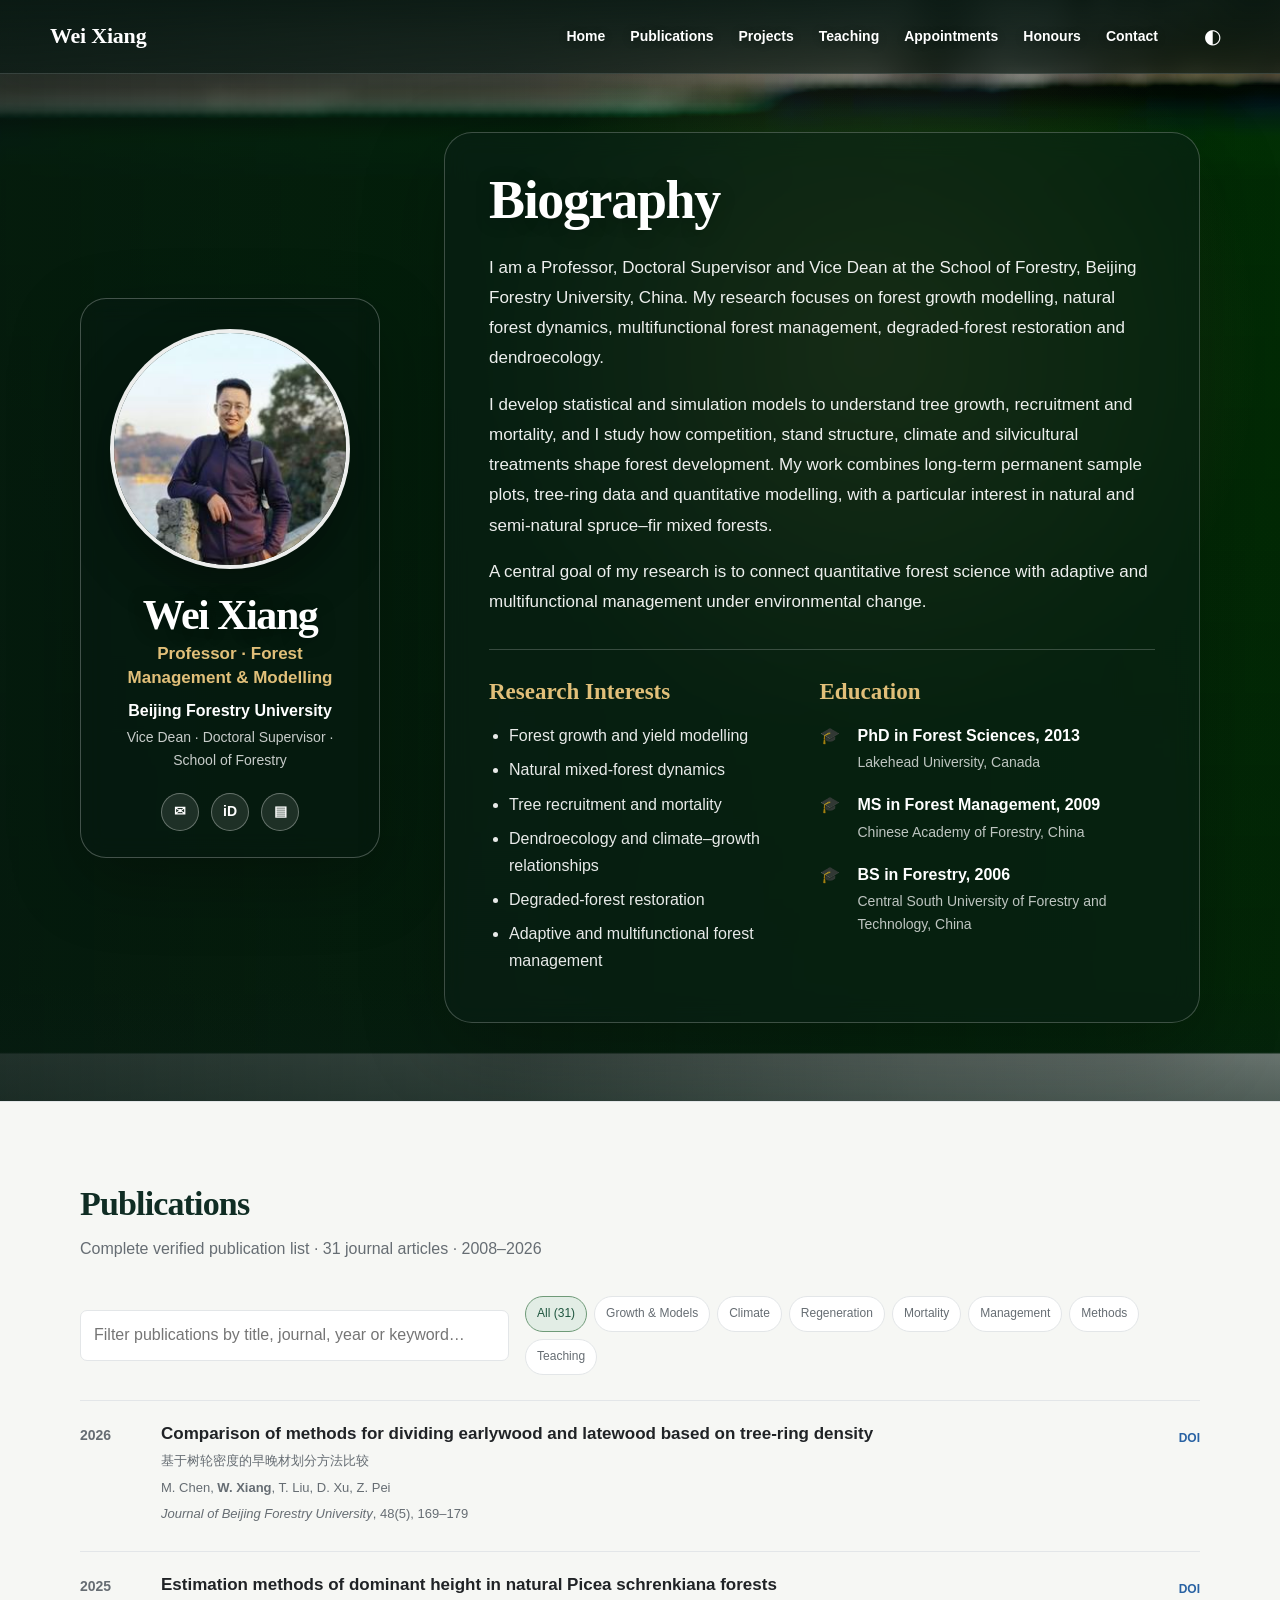
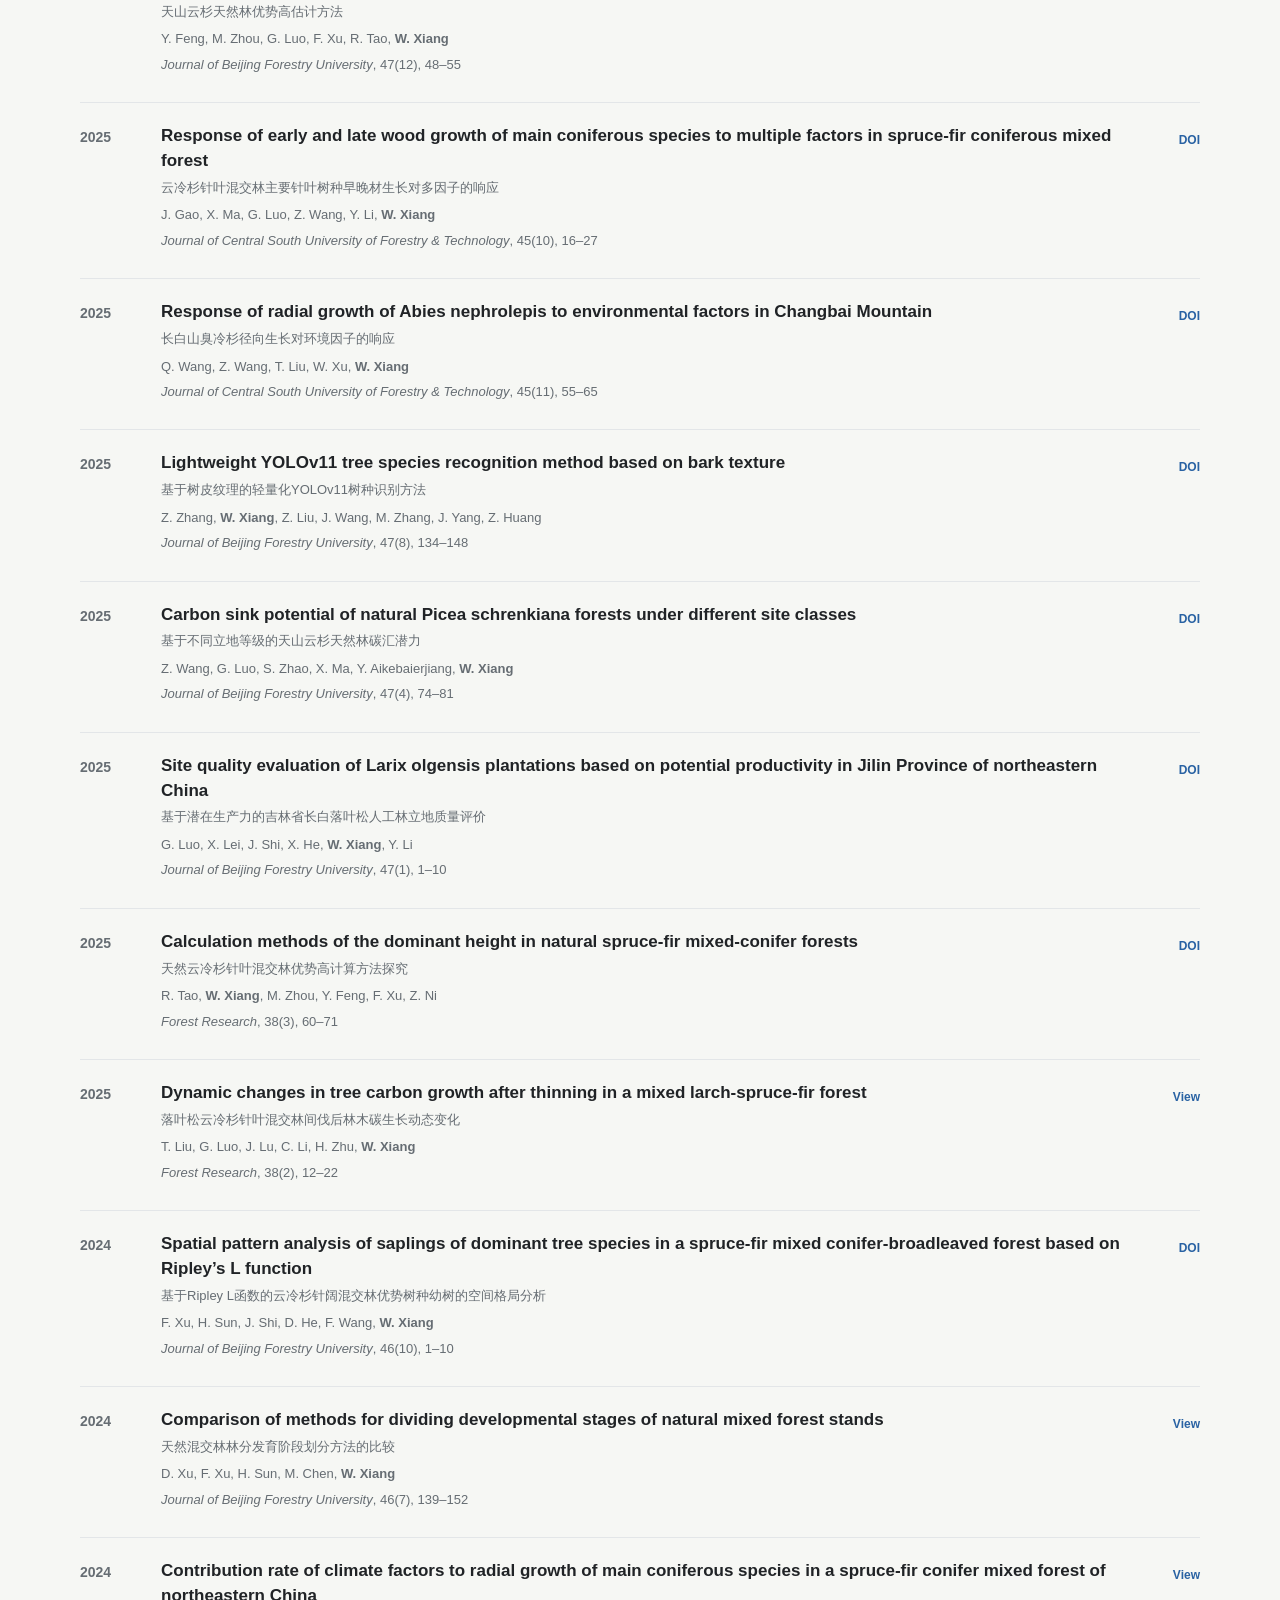
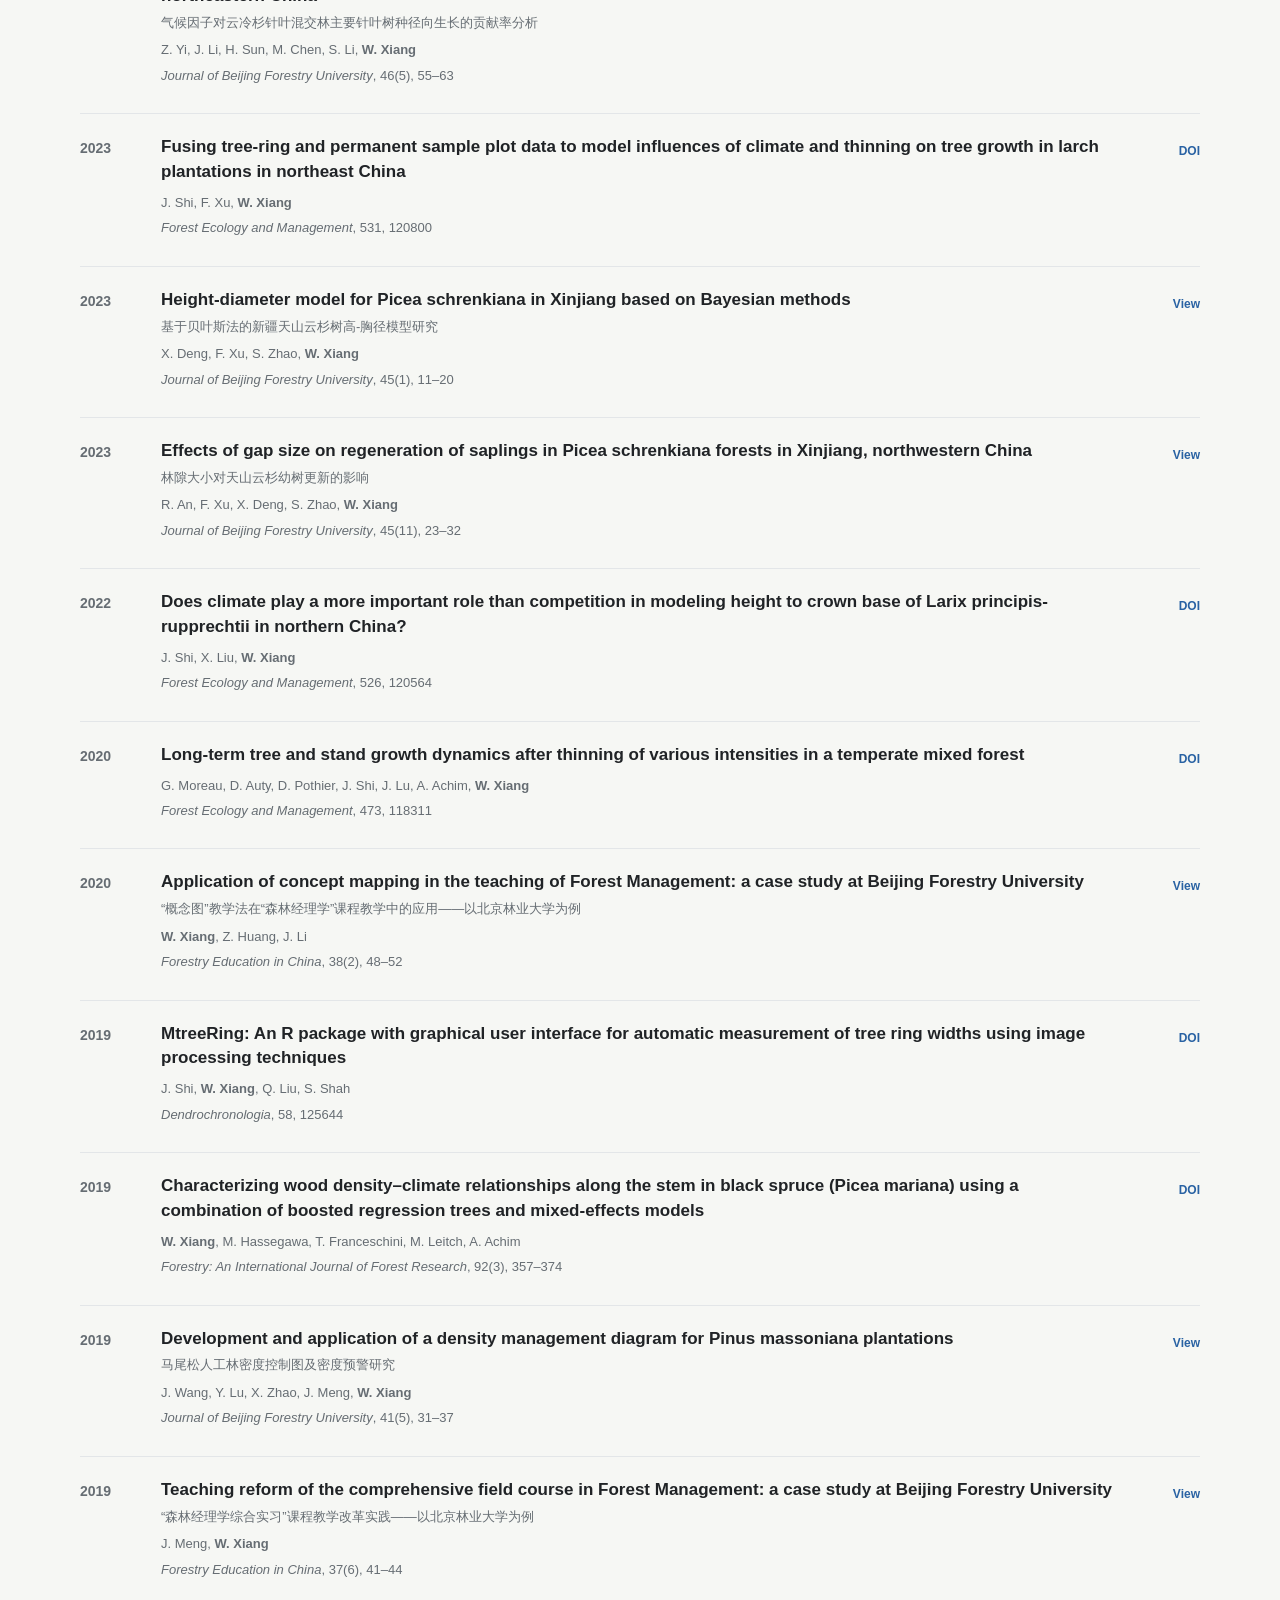
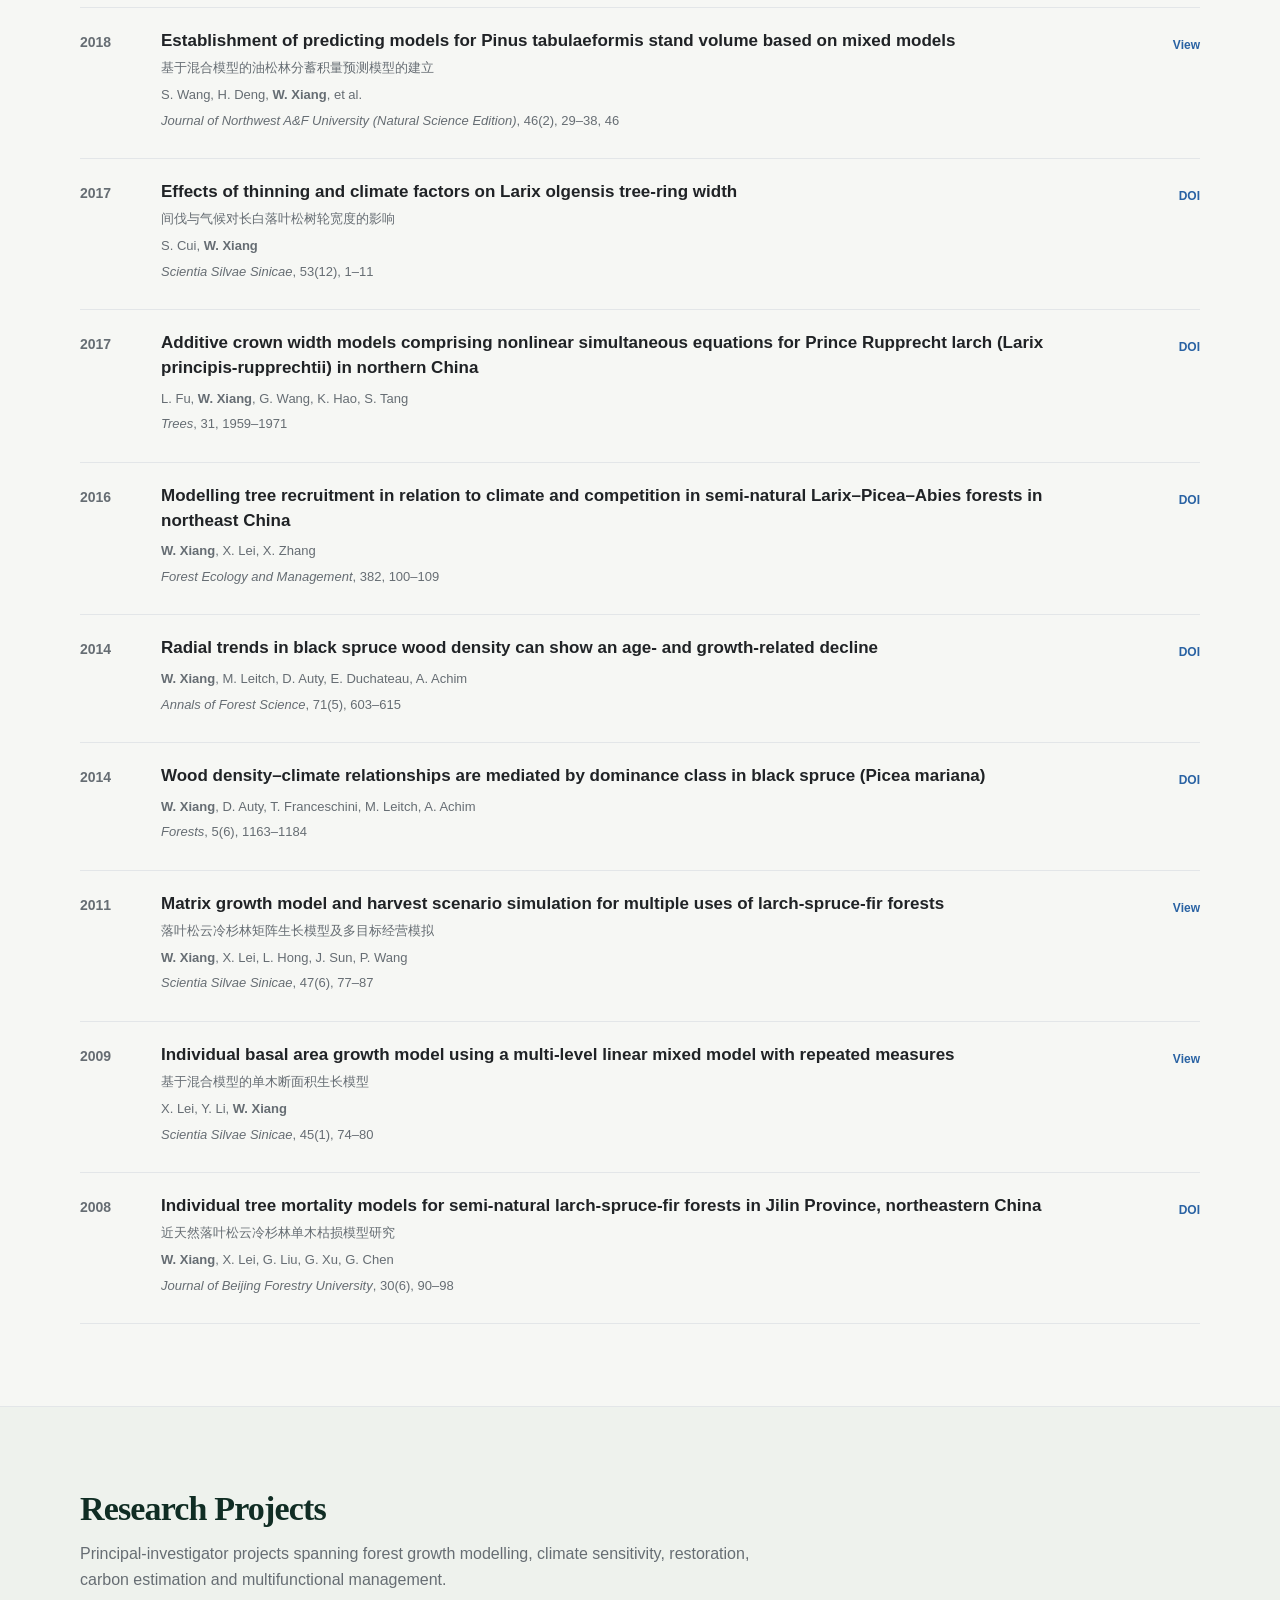
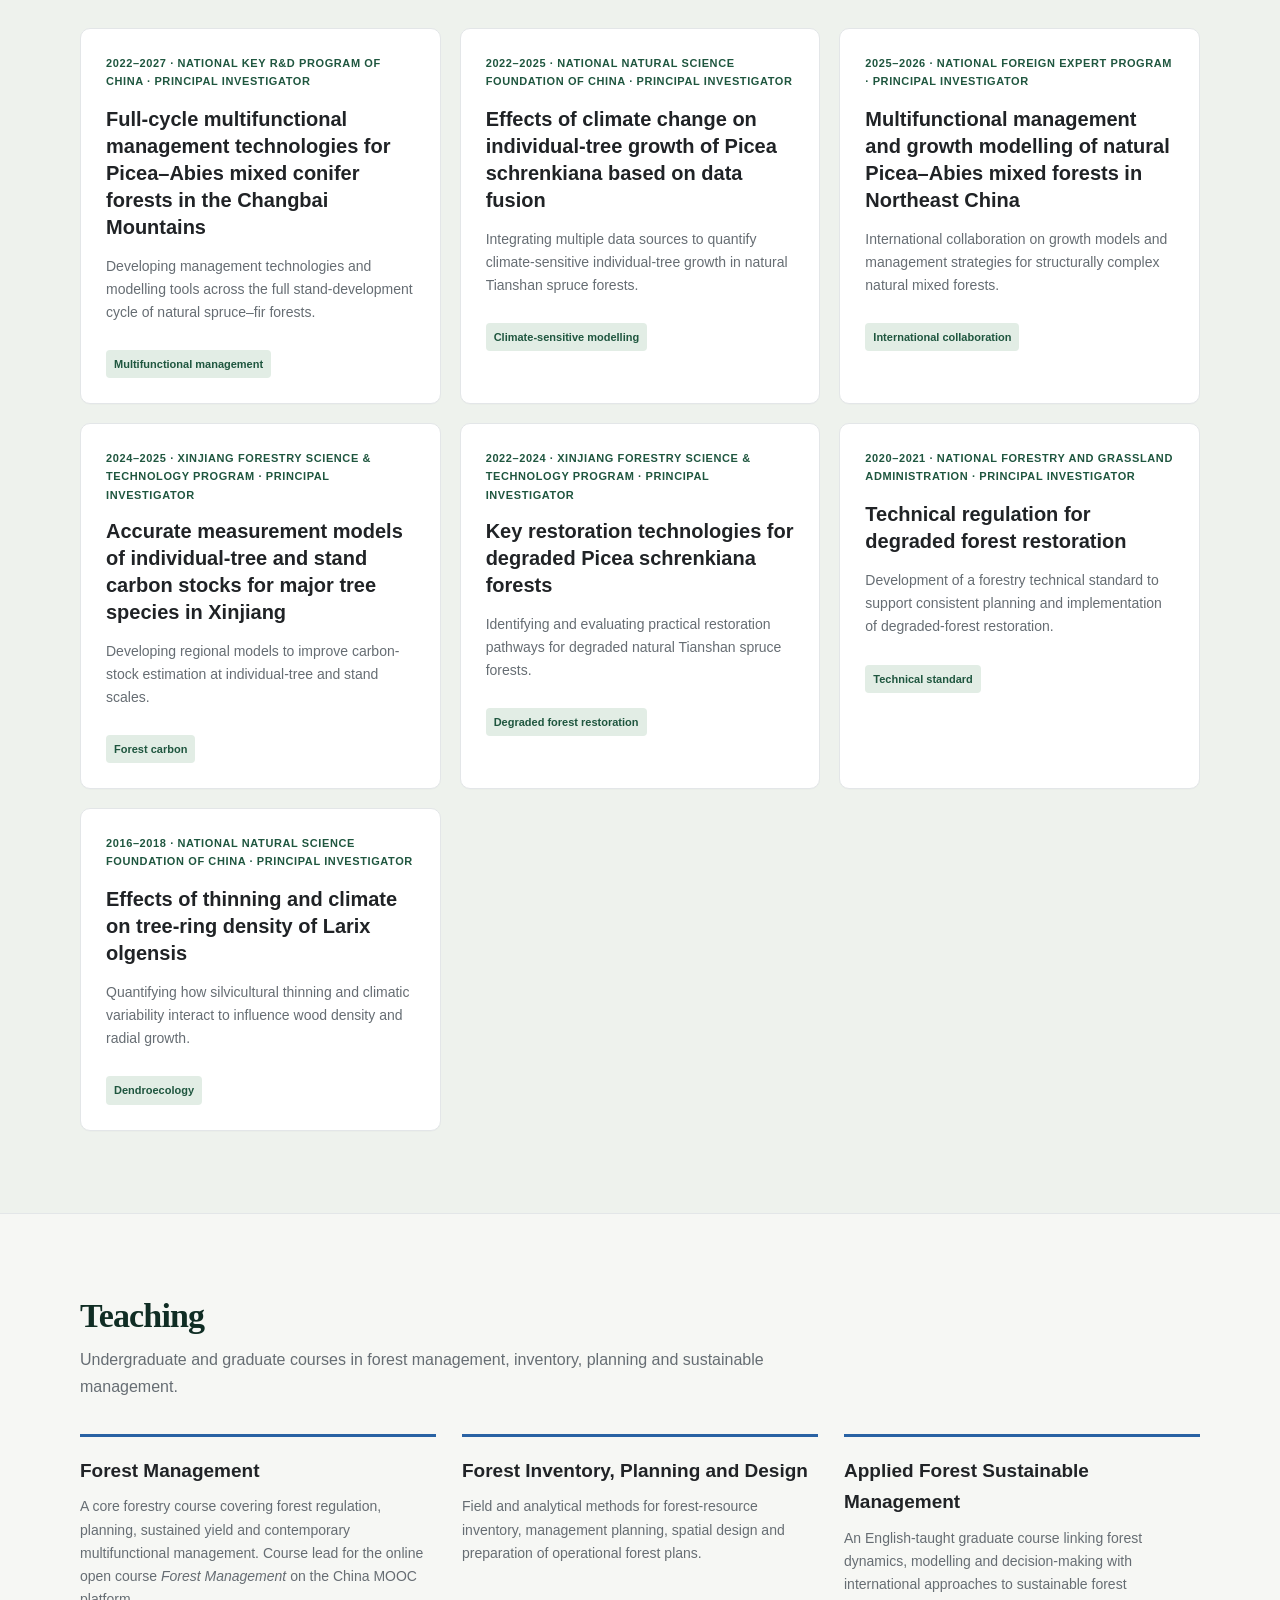
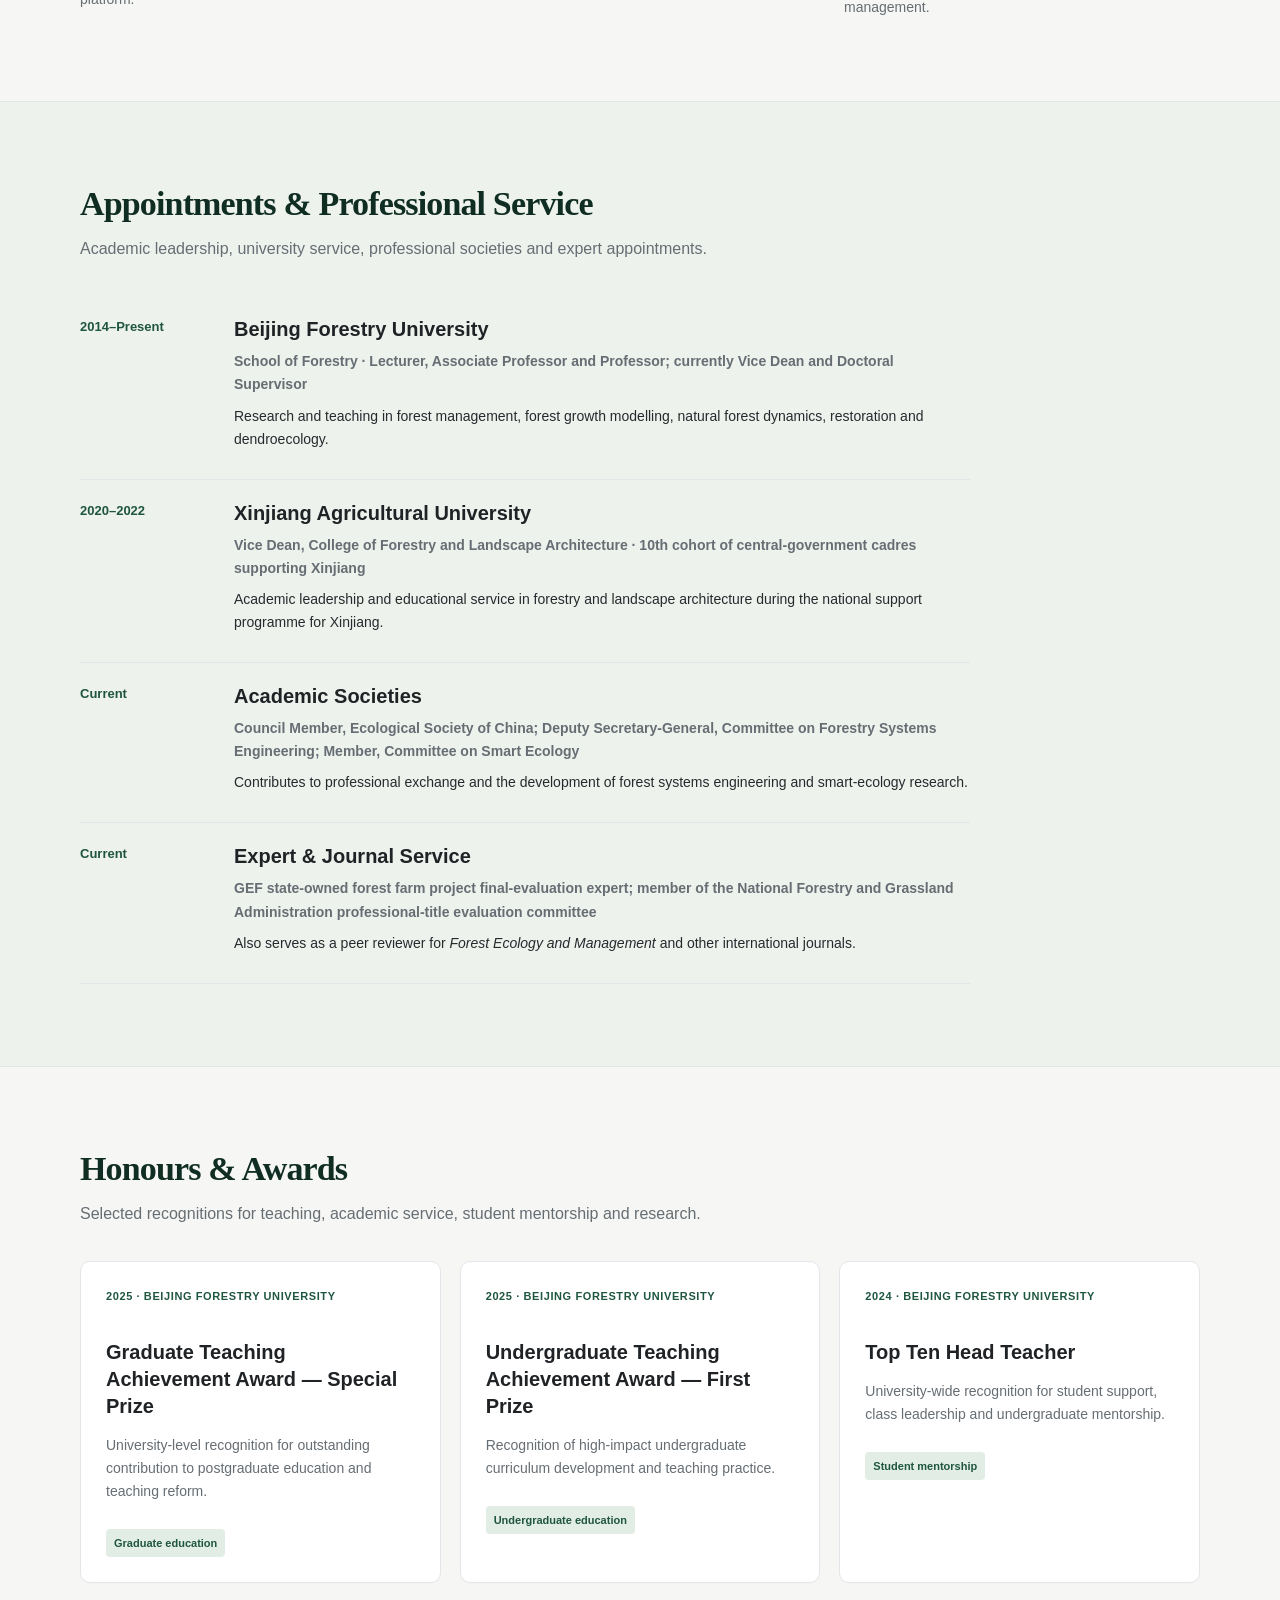
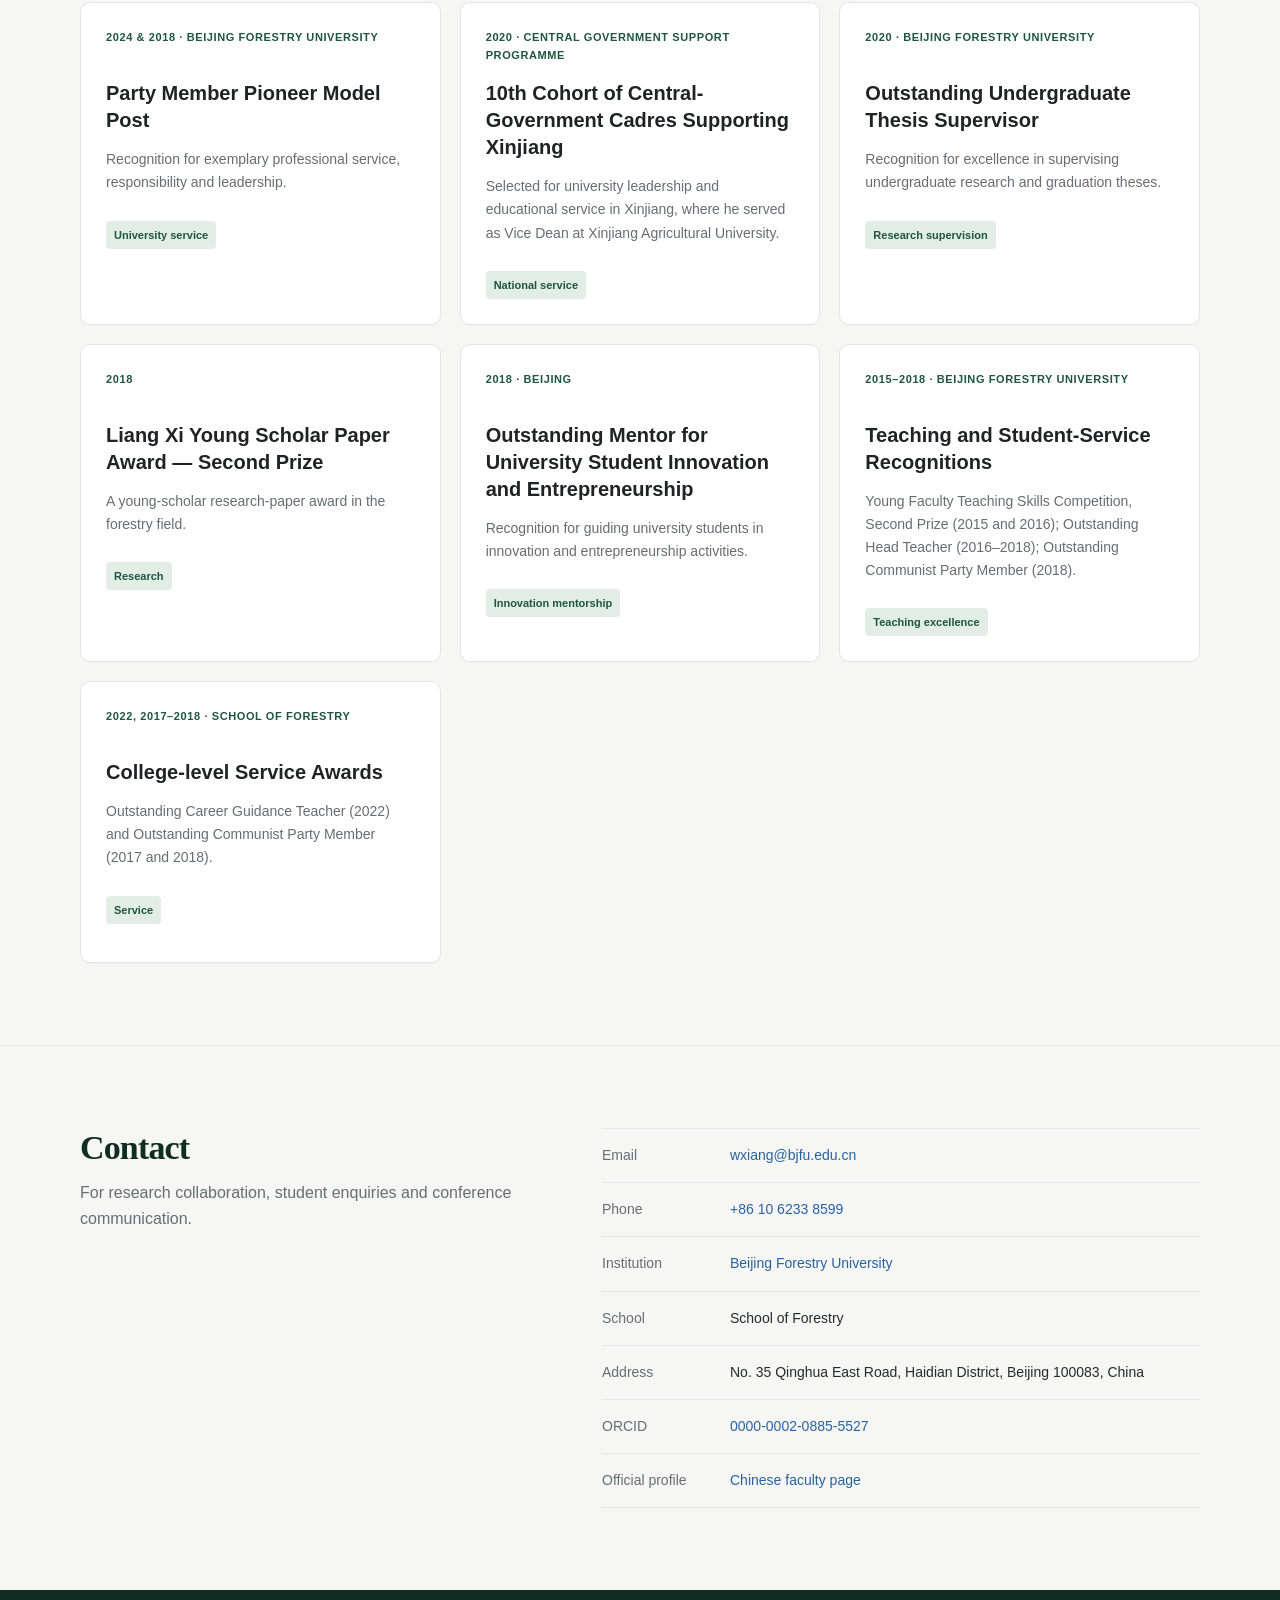
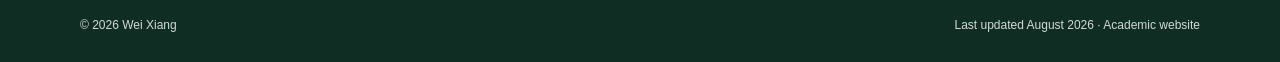
==== commit 24d47d53: "Switch homepage to cache-busted spruce-fir forest hero" ====
--- a/index.html
+++ b/index.html
@@ -5,8 +5,9 @@
   <meta name="viewport" content="width=device-width, initial-scale=1.0">
   <meta name="description" content="Academic website of Wei Xiang, Professor and Vice Dean at the School of Forestry, Beijing Forestry University. Forest growth modelling, natural forest dynamics, dendroecology and sustainable forest management.">
   <meta name="author" content="Wei Xiang">
+  <meta name="theme-color" content="#102d24">
   <title>Wei Xiang | Beijing Forestry University</title>
-  <link rel="stylesheet" href="styles.css">
+  <link rel="stylesheet" href="forest-home-v3.css?v=20260817-3">
 </head>
 <body>
   <header class="topbar">
@@ -29,7 +30,7 @@
   </header>
 
   <main>
-    <section id="home" class="home-section">
+    <section id="home" class="home-section" style="background-image:linear-gradient(90deg,rgba(6,22,16,.78) 0%,rgba(6,22,16,.62) 40%,rgba(6,22,16,.32) 72%,rgba(6,22,16,.18) 100%),linear-gradient(0deg,rgba(6,22,16,.34),rgba(6,22,16,.04)),url('forest-bg.jpg?v=forest-hero-3');">
       <div class="page-shell profile-layout">
         <aside class="profile-column">
           <div class="portrait-frame">
@@ -38,7 +39,7 @@
           <h1>Wei Xiang</h1>
           <p class="role">Professor · Forest Management &amp; Modelling</p>
           <p class="institution"><a href="https://english.bjfu.edu.cn/" target="_blank" rel="noopener">Beijing Forestry University</a></p>
-          <p class="secondary-role">Vice Dean, School of Forestry</p>
+          <p class="secondary-role">Vice Dean · Doctoral Supervisor · School of Forestry</p>
           <div class="social-row" aria-label="Academic links">
             <a href="mailto:wxiang@bjfu.edu.cn" aria-label="Email" title="Email">✉</a>
             <a href="https://orcid.org/0000-0002-0885-5527" target="_blank" rel="noopener" aria-label="ORCID" title="ORCID">iD</a>
@@ -49,12 +50,12 @@
         <div class="bio-column">
           <h2>Biography</h2>
           <p>I am a Professor, Doctoral Supervisor and Vice Dean at the School of Forestry, Beijing Forestry University, China. My research focuses on forest growth modelling, natural forest dynamics, multifunctional forest management, degraded-forest restoration and dendroecology.</p>
-          <p>I develop statistical and simulation models to understand tree growth, recruitment and mortality, and I study how competition, stand structure, climate and silvicultural treatments shape forest development. My work combines long-term permanent sample plots, tree-ring data and quantitative modelling, with a particular interest in natural and semi-natural mixed forests.</p>
+          <p>I develop statistical and simulation models to understand tree growth, recruitment and mortality, and I study how competition, stand structure, climate and silvicultural treatments shape forest development. My work combines long-term permanent sample plots, tree-ring data and quantitative modelling, with a particular interest in natural and semi-natural spruce–fir mixed forests.</p>
           <p>A central goal of my research is to connect quantitative forest science with adaptive and multifunctional management under environmental change.</p>
 
           <div class="facts-grid">
             <section class="fact-block">
-              <h3>Interests</h3>
+              <h3>Research Interests</h3>
               <ul class="interest-list">
                 <li>Forest growth and yield modelling</li>
                 <li>Natural mixed-forest dynamics</li>
@@ -81,7 +82,7 @@
       <div class="page-shell">
         <div class="section-heading">
           <h2>Publications</h2>
-          <p>Selected articles on forest growth, recruitment, mortality, climate sensitivity and management.</p>
+          <p>Complete verified publication list covering forest growth, recruitment, mortality, climate sensitivity, management, methods and teaching.</p>
         </div>
         <div class="publication-tools">
           <input id="pubSearch" type="search" placeholder="Filter publications by title, journal, year or keyword…" aria-label="Filter publications">
@@ -89,54 +90,14 @@
             <button class="filter active" data-filter="all">All</button>
             <button class="filter" data-filter="growth">Growth</button>
             <button class="filter" data-filter="climate">Climate</button>
+            <button class="filter" data-filter="regeneration">Regeneration</button>
             <button class="filter" data-filter="mortality">Mortality</button>
             <button class="filter" data-filter="management">Management</button>
-          </div>
-        </div>
-        <div id="publicationList" class="publication-list">
-          <article class="pub-item" data-tags="growth management natural forest">
-            <div class="pub-year">2025</div><div class="pub-main">
-              <h3><a href="https://doi.org/10.12403/j.1001-1498.20240308" target="_blank" rel="noopener">Calculation methods of the dominant height in natural spruce–fir mixed-conifer forests</a></h3>
-              <p class="authors">R. Tao, <strong>W. Xiang</strong>, M. Zhou, Y. Feng, F. Xu, Z. Ni</p><p class="venue"><em>Forest Research</em></p>
-            </div><div class="pub-actions"><a href="https://doi.org/10.12403/j.1001-1498.20240308" target="_blank" rel="noopener">DOI</a></div>
-          </article>
-          <article class="pub-item" data-tags="growth climate tree-ring plantation">
-            <div class="pub-year">2023</div><div class="pub-main">
-              <h3><a href="https://doi.org/10.1016/j.foreco.2023.120800" target="_blank" rel="noopener">Fusing tree-ring and permanent sample plot data to model influences of climate and thinning on tree growth in larch plantations in northeast China</a></h3>
-              <p class="authors">J. Shi, F. Xu, <strong>W. Xiang</strong></p><p class="venue"><em>Forest Ecology and Management</em>, 531, 120800</p>
-            </div><div class="pub-actions"><a href="https://doi.org/10.1016/j.foreco.2023.120800" target="_blank" rel="noopener">DOI</a></div>
-          </article>
-          <article class="pub-item" data-tags="growth climate wood density dendroecology">
-            <div class="pub-year">2019</div><div class="pub-main">
-              <h3><a href="https://academic.oup.com/forestry/article-abstract/92/3/357/5365423" target="_blank" rel="noopener">Characterizing wood density–climate relationships along the stem in black spruce using boosted regression trees and mixed-effects models</a></h3>
-              <p class="authors"><strong>W. Xiang</strong>, M. Hassegawa, T. Franceschini, M. Leitch, A. Achim</p><p class="venue"><em>Forestry: An International Journal of Forest Research</em>, 92(3), 357–370</p>
-            </div><div class="pub-actions"><a href="https://academic.oup.com/forestry/article-abstract/92/3/357/5365423" target="_blank" rel="noopener">View</a></div>
-          </article>
-          <article class="pub-item" data-tags="growth climate recruitment natural forest">
-            <div class="pub-year">2016</div><div class="pub-main">
-              <h3><a href="https://doi.org/10.1016/j.foreco.2016.09.050" target="_blank" rel="noopener">Modelling tree recruitment in relation to climate and competition in semi-natural Larix–Picea–Abies forests in northeast China</a></h3>
-              <p class="authors"><strong>W. Xiang</strong>, X. Lei, X. Zhang</p><p class="venue"><em>Forest Ecology and Management</em>, 382, 100–109</p>
-            </div><div class="pub-actions"><a href="https://doi.org/10.1016/j.foreco.2016.09.050" target="_blank" rel="noopener">DOI</a></div>
-          </article>
-          <article class="pub-item" data-tags="climate growth wood density dendroecology">
-            <div class="pub-year">2014</div><div class="pub-main">
-              <h3><a href="https://doi.org/10.1007/s13595-014-0363-7" target="_blank" rel="noopener">Radial trends in black spruce wood density can show an age- and growth-related decline</a></h3>
-              <p class="authors"><strong>W. Xiang</strong>, M. Leitch, D. Auty, E. Duchateau, A. Achim</p><p class="venue"><em>Annals of Forest Science</em>, 71, 603–615</p>
-            </div><div class="pub-actions"><a href="https://doi.org/10.1007/s13595-014-0363-7" target="_blank" rel="noopener">DOI</a></div>
-          </article>
-          <article class="pub-item" data-tags="growth management matrix model natural forest">
-            <div class="pub-year">2011</div><div class="pub-main">
-              <h3><a href="https://html.rhhz.net/linyekexue/html/20110612.htm" target="_blank" rel="noopener">Matrix growth model and harvest scenario simulation for multiple uses of larch–spruce–fir forests</a></h3>
-              <p class="authors"><strong>W. Xiang</strong>, X. Lei, L. Hong, J. Sun, P. Wang</p><p class="venue"><em>Scientia Silvae Sinicae</em>, 47(6), 77–87</p>
-            </div><div class="pub-actions"><a href="https://html.rhhz.net/linyekexue/html/20110612.htm" target="_blank" rel="noopener">View</a></div>
-          </article>
-          <article class="pub-item" data-tags="mortality growth natural forest model">
-            <div class="pub-year">2008</div><div class="pub-main">
-              <h3><a href="https://doi.org/10.13332/j.1000-1522.2008.06.008" target="_blank" rel="noopener">Individual tree mortality models for semi-natural larch–spruce–fir forests in Jilin Province, northeastern China</a></h3>
-              <p class="authors"><strong>W. Xiang</strong>, X. Lei, G. Liu, G. Xu, G. Chen</p><p class="venue"><em>Journal of Beijing Forestry University</em>, 30(6)</p>
-            </div><div class="pub-actions"><a href="https://doi.org/10.13332/j.1000-1522.2008.06.008" target="_blank" rel="noopener">DOI</a></div>
-          </article>
-        </div>
+            <button class="filter" data-filter="methods">Methods</button>
+            <button class="filter" data-filter="teaching">Teaching</button>
+          </div>
+        </div>
+        <div id="publicationList" class="publication-list"></div>
         <p id="noResults" class="no-results" hidden>No matching publications.</p>
       </div>
     </section>
@@ -145,7 +106,7 @@
       <div class="page-shell">
         <div class="section-heading">
           <h2>Research Projects</h2>
-          <p>Principal-investigator projects spanning forest growth modelling, climate sensitivity, restoration and multifunctional management.</p>
+          <p>Principal-investigator projects spanning forest growth modelling, climate sensitivity, restoration, carbon estimation and multifunctional management.</p>
         </div>
         <div class="project-grid">
           <article class="project-card">
@@ -198,7 +159,7 @@
       <div class="page-shell">
         <div class="section-heading">
           <h2>Teaching</h2>
-          <p>Undergraduate and graduate courses in forest management, inventory and sustainable management.</p>
+          <p>Undergraduate and graduate courses in forest management, inventory, planning and sustainable management.</p>
         </div>
         <div class="simple-cards">
           <article>
@@ -221,7 +182,7 @@
       <div class="page-shell">
         <div class="section-heading">
           <h2>Appointments &amp; Professional Service</h2>
-          <p>Academic leadership, university service and professional appointments.</p>
+          <p>Academic leadership, university service, professional societies and expert appointments.</p>
         </div>
         <div class="experience-list">
           <article class="experience-item">
@@ -333,7 +294,12 @@
 
     <section id="contact" class="section contact-section">
       <div class="page-shell contact-layout">
-        <div><div class="section-heading left"><h2>Contact</h2><p>For research collaboration, student enquiries and conference communication.</p></div></div>
+        <div>
+          <div class="section-heading left">
+            <h2>Contact</h2>
+            <p>For research collaboration, student enquiries and conference communication.</p>
+          </div>
+        </div>
         <div class="contact-details">
           <p><span>Email</span><a href="mailto:wxiang@bjfu.edu.cn">wxiang@bjfu.edu.cn</a></p>
           <p><span>Phone</span><a href="tel:+861062338599">+86 10 6233 8599</a></p>
@@ -347,7 +313,13 @@
     </section>
   </main>
 
-  <footer><div class="page-shell footer-row"><span>© <span id="year"></span> Wei Xiang</span><span>Last updated August 2026 · Academic website</span></div></footer>
-  <script src="script.js"></script>
+  <footer>
+    <div class="page-shell footer-row">
+      <span>© <span id="year"></span> Wei Xiang</span>
+      <span>Last updated August 2026 · Academic website</span>
+    </div>
+  </footer>
+
+  <script src="script.js?v=20260817-3"></script>
 </body>
 </html>
--- a/forest-home-v3.css
+++ b/forest-home-v3.css
@@ -0,0 +1,169 @@
+@import url("base.css?v=20260817-3");
+
+:root{
+  --forest-deep:#102d24;
+  --forest:#1f563f;
+  --forest-light:#6f9a78;
+  --gold:#e1bf79;
+  --glass:rgba(9,31,23,.56);
+}
+
+html{scroll-padding-top:76px}
+body{background:#f6f7f4}
+
+.topbar{
+  position:fixed;
+  inset:0 0 auto 0;
+  z-index:100;
+  height:74px;
+  display:flex;
+  align-items:center;
+  border-bottom:1px solid rgba(255,255,255,.18);
+  background:linear-gradient(180deg,rgba(7,23,17,.88),rgba(7,23,17,.66));
+  box-shadow:0 8px 30px rgba(0,0,0,.12);
+  backdrop-filter:blur(12px)
+}
+.site-name{color:#fff!important;font-family:Georgia,"Times New Roman",serif;font-size:22px}
+#mainnav a,.theme-switcher button,.menu-toggle{color:#fff!important}
+#mainnav a{font-weight:600;text-shadow:0 1px 8px rgba(0,0,0,.28)}
+#mainnav a:hover{color:var(--gold)!important}
+.theme-switcher button:hover{background:rgba(255,255,255,.12)}
+
+.home-section{
+  position:relative;
+  min-height:760px;
+  display:flex;
+  align-items:center;
+  padding:132px 0 78px;
+  overflow:hidden;
+  color:#fff;
+  background:
+    linear-gradient(90deg,rgba(6,22,16,.78) 0%,rgba(6,22,16,.62) 40%,rgba(6,22,16,.32) 72%,rgba(6,22,16,.18) 100%),
+    linear-gradient(0deg,rgba(6,22,16,.34),rgba(6,22,16,.04)),
+    url("forest-bg.jpg?v=forest-hero-3") center center/cover no-repeat;
+}
+.home-section::before{
+  content:"";
+  position:absolute;
+  inset:0;
+  background:radial-gradient(circle at 68% 32%,rgba(245,199,116,.15),transparent 34%);
+  pointer-events:none
+}
+.home-section::after{
+  content:"";
+  position:absolute;
+  left:0;right:0;bottom:0;height:120px;
+  background:linear-gradient(180deg,transparent,rgba(9,30,22,.44));
+  pointer-events:none
+}
+.home-section .profile-layout{
+  position:relative;
+  z-index:2;
+  grid-template-columns:300px minmax(0,1fr);
+  gap:64px;
+  align-items:center
+}
+.home-section .profile-column{
+  padding:30px 24px 26px;
+  border:1px solid rgba(255,255,255,.25);
+  border-radius:26px;
+  background:rgba(7,26,19,.46);
+  box-shadow:0 24px 70px rgba(0,0,0,.26);
+  backdrop-filter:blur(12px)
+}
+.home-section .portrait-frame{
+  width:240px;height:240px;
+  margin-bottom:24px;
+  border:4px solid rgba(255,255,255,.92);
+  background:rgba(255,255,255,.12);
+  box-shadow:0 18px 50px rgba(0,0,0,.36)
+}
+.home-section .portrait-photo{object-position:50% 26%}
+.home-section .profile-column h1{
+  color:#fff;
+  font-family:Georgia,"Times New Roman",serif;
+  font-size:42px;
+  line-height:1.05;
+  letter-spacing:-.035em;
+  text-shadow:0 2px 18px rgba(0,0,0,.34)
+}
+.home-section .role{max-width:none;color:var(--gold);font-weight:700;font-size:17px}
+.home-section .institution a{color:#fff!important}
+.home-section .secondary-role{color:rgba(255,255,255,.78)}
+.home-section .social-row a{
+  color:#fff;
+  border-color:rgba(255,255,255,.32);
+  background:rgba(255,255,255,.1)
+}
+.home-section .social-row a:hover{
+  color:var(--forest-deep);
+  border-color:var(--gold);
+  background:var(--gold)
+}
+.home-section .bio-column{
+  padding:40px 44px;
+  border:1px solid rgba(255,255,255,.22);
+  border-radius:28px;
+  background:var(--glass);
+  box-shadow:0 26px 85px rgba(0,0,0,.24);
+  backdrop-filter:blur(12px)
+}
+.home-section .bio-column>h2{
+  color:#fff;
+  font-family:Georgia,"Times New Roman",serif;
+  font-size:54px;
+  line-height:1.03;
+  margin-bottom:24px;
+  text-shadow:0 2px 18px rgba(0,0,0,.28)
+}
+.home-section .bio-column>p{
+  max-width:780px;
+  color:rgba(255,255,255,.93);
+  font-size:17px;
+  line-height:1.78
+}
+.home-section .facts-grid{
+  margin-top:32px;
+  padding-top:28px;
+  border-top:1px solid rgba(255,255,255,.2)
+}
+.home-section .fact-block h3{color:var(--gold);font-family:Georgia,"Times New Roman",serif}
+.home-section .interest-list,.home-section .timeline{color:rgba(255,255,255,.91)}
+.home-section .timeline strong{color:#fff}
+.home-section .timeline span:not(.timeline-mark){color:rgba(255,255,255,.74)}
+
+.section{padding:82px 0}
+.section-heading h2{font-family:Georgia,"Times New Roman",serif;color:var(--forest-deep)}
+.muted-section{background:#eef2ed}
+.project-card,.simple-cards article{transition:transform .2s ease,box-shadow .2s ease}
+.project-card:hover{transform:translateY(-3px);box-shadow:0 12px 32px rgba(23,68,50,.10)}
+.project-meta,.experience-date{color:var(--forest)}
+.project-tag{background:#e2ede5;color:var(--forest)}
+.filter.active,.filter:hover{background:#e2ede5;color:var(--forest);border-color:var(--forest-light)}
+.pub-main h3 a:hover,.contact-details a:hover{color:var(--forest)}
+footer{background:var(--forest-deep);color:rgba(255,255,255,.82);border-top:0}
+
+@media(max-width:1050px){
+  #mainnav{gap:16px}
+  #mainnav a{font-size:13px}
+  .home-section .profile-layout{grid-template-columns:270px minmax(0,1fr);gap:38px}
+  .home-section .portrait-frame{width:215px;height:215px}
+  .home-section .bio-column{padding:34px}
+  .home-section .bio-column>h2{font-size:46px}
+}
+@media(max-width:900px){
+  .home-section{min-height:auto;padding:122px 0 76px;background-position:64% center}
+  .home-section .profile-layout{grid-template-columns:1fr;gap:30px}
+  .home-section .profile-column{max-width:400px;width:100%;margin:0 auto}
+  .home-section .bio-column{padding:32px}
+  .home-section .bio-column>h2{font-size:43px}
+}
+@media(max-width:720px){
+  .topbar{height:64px}
+  #mainnav{background:rgba(10,31,24,.98)!important;border-color:rgba(255,255,255,.18)!important}
+  .home-section{padding-top:104px;background-position:70% center}
+  .home-section .portrait-frame{width:205px;height:205px}
+  .home-section .bio-column{padding:26px 22px}
+  .home-section .bio-column>h2{font-size:37px}
+  .home-section .bio-column>p{font-size:15px}
+}
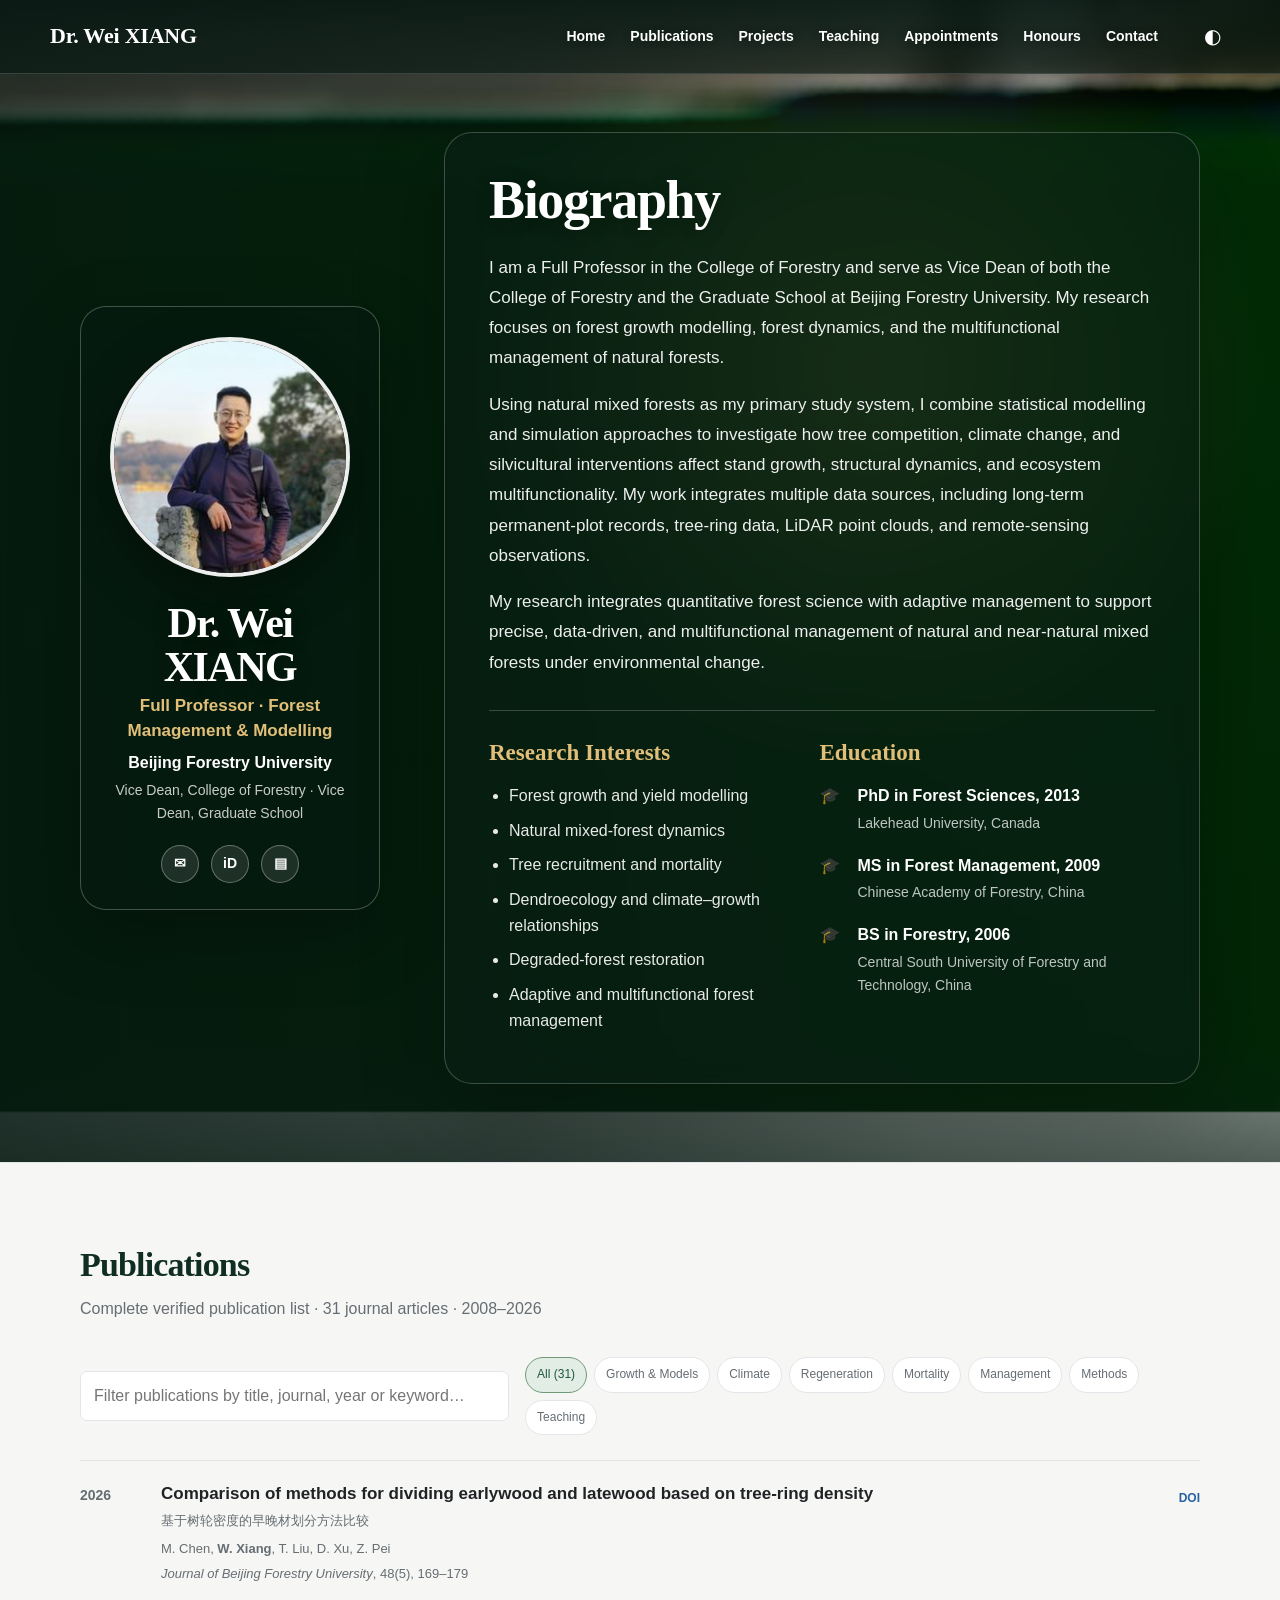
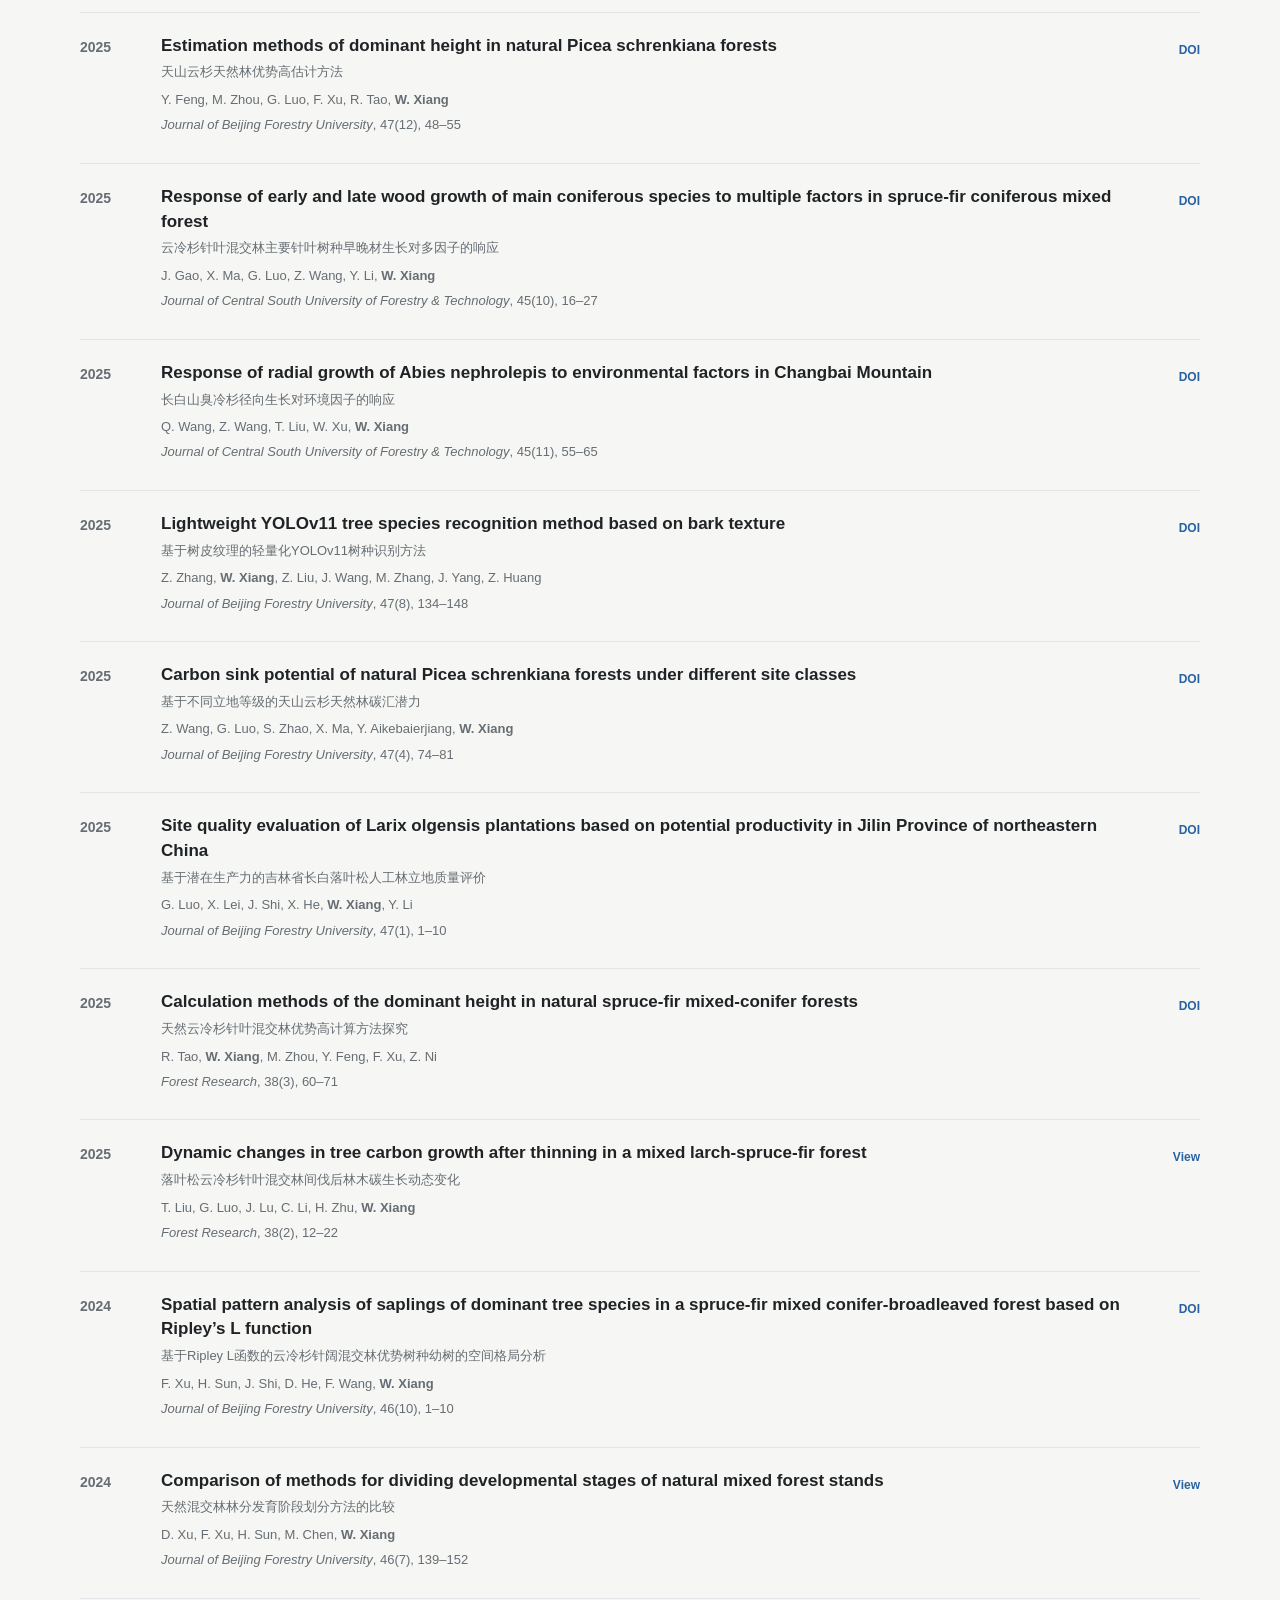
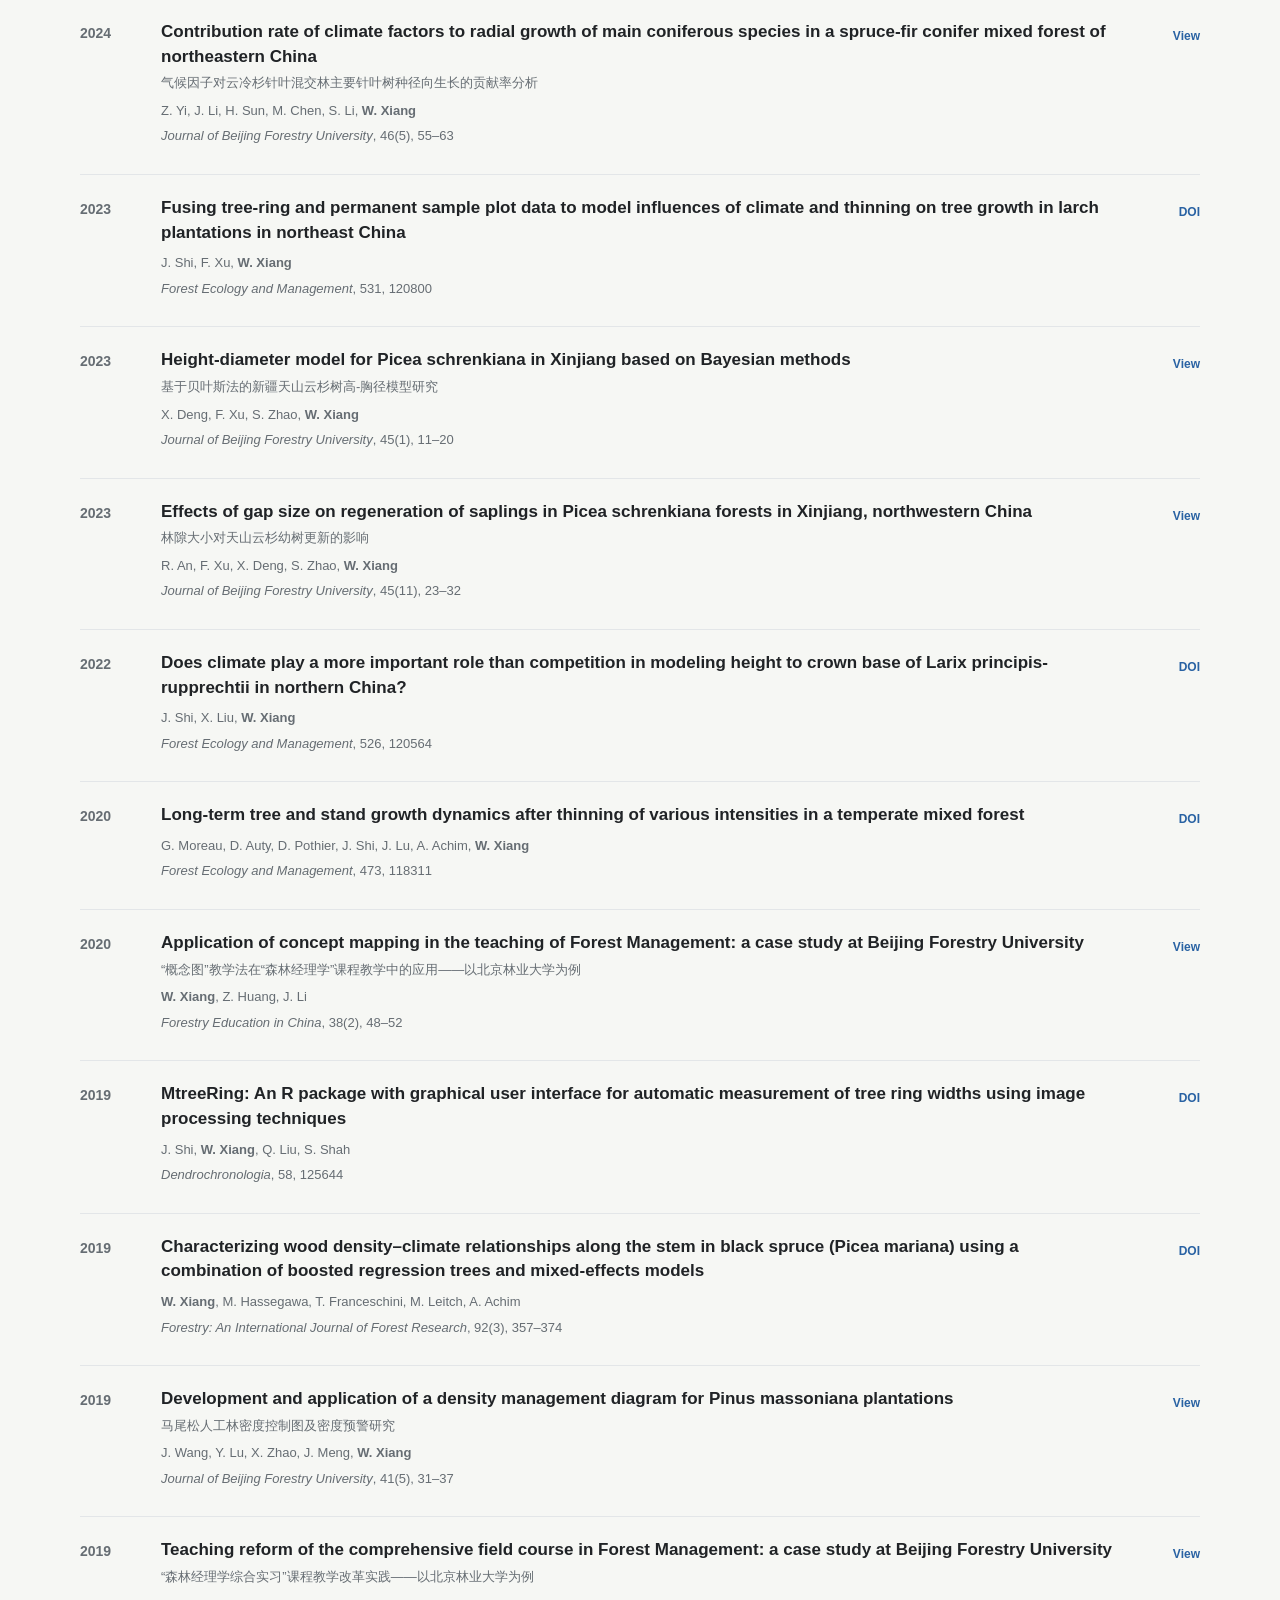
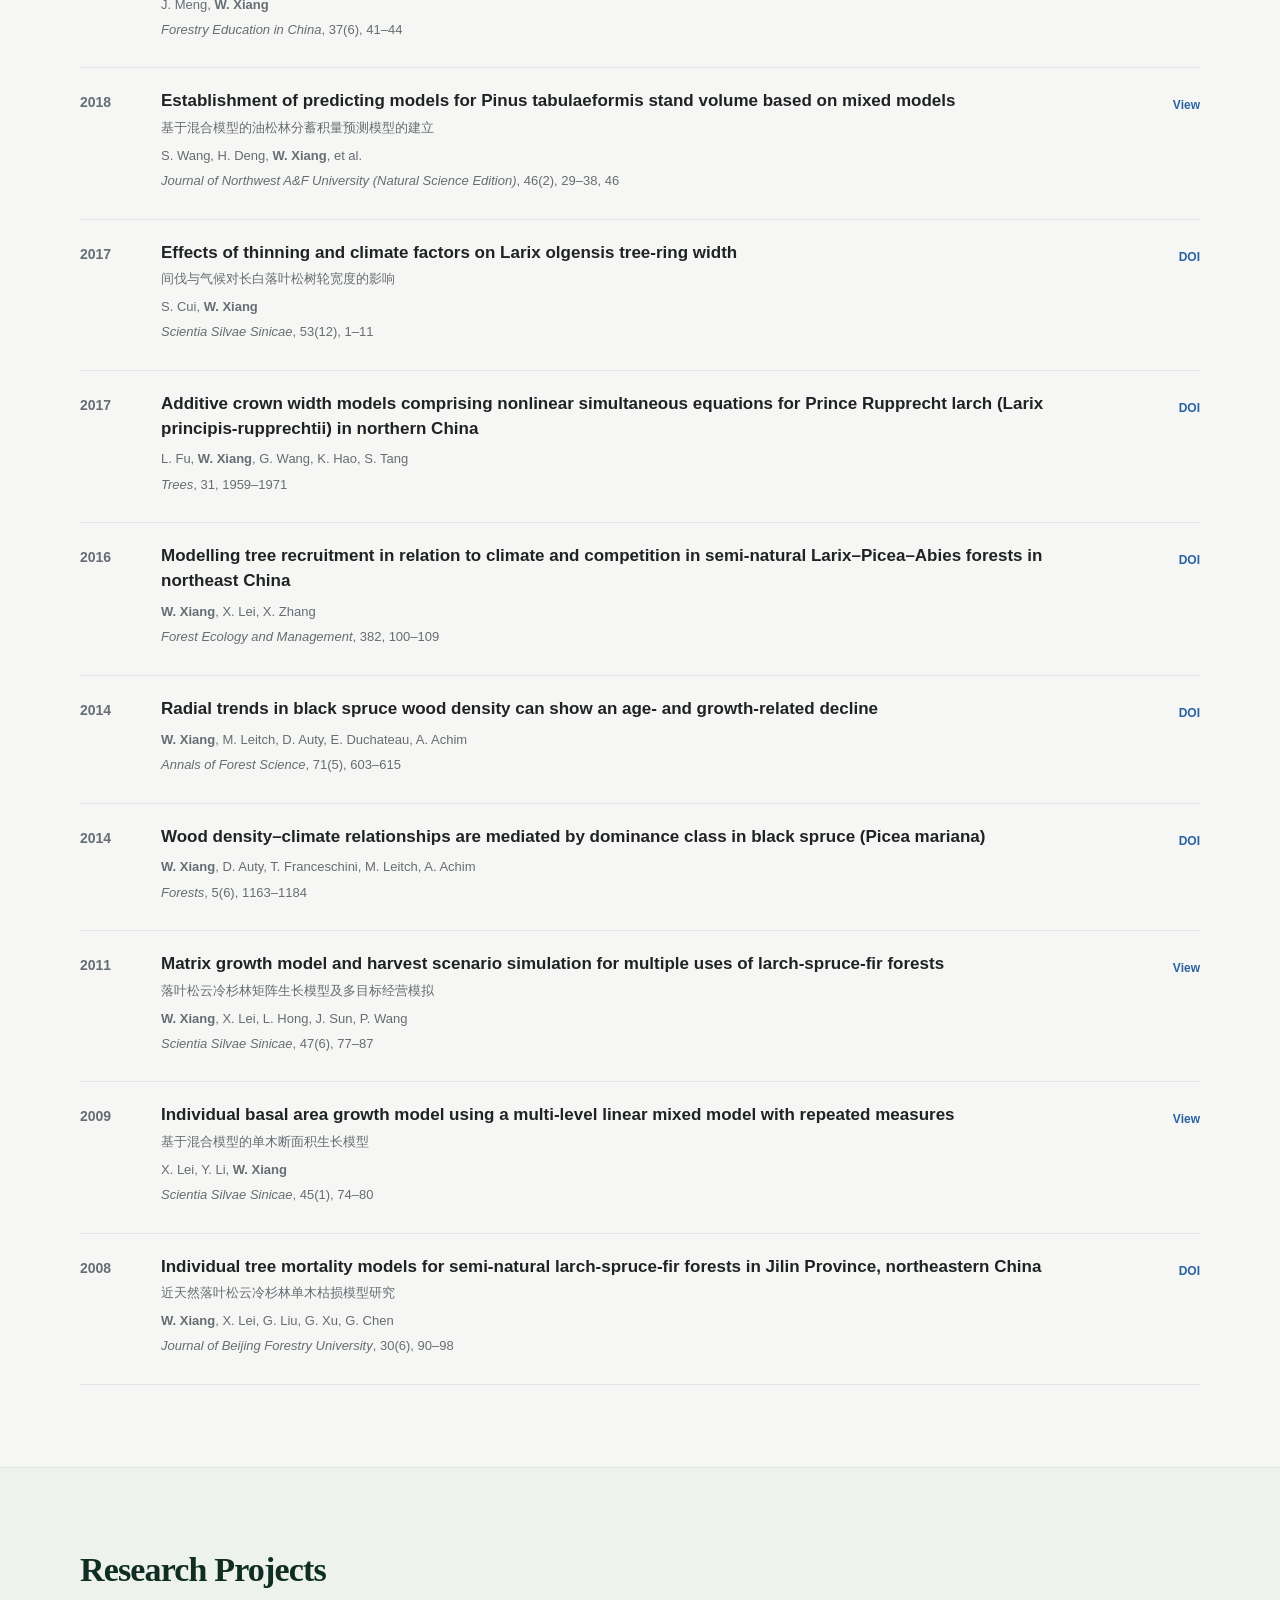
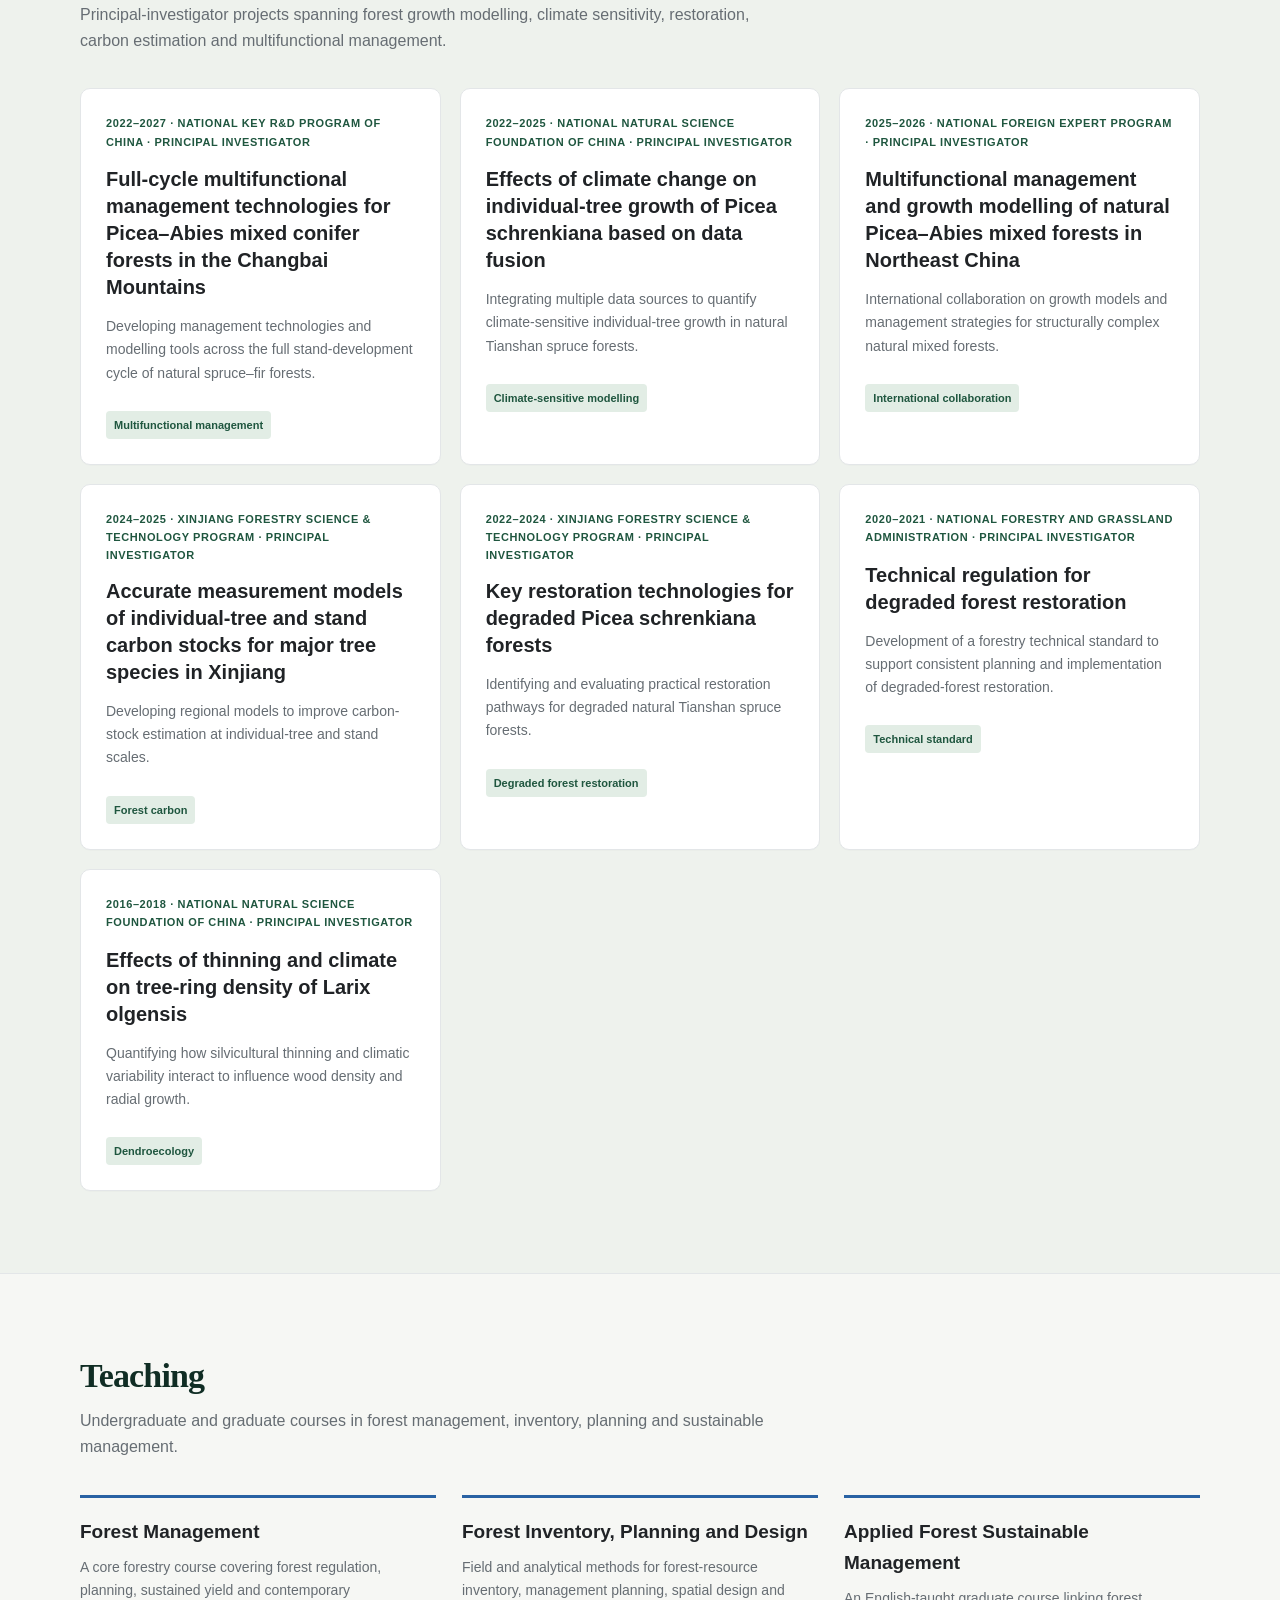
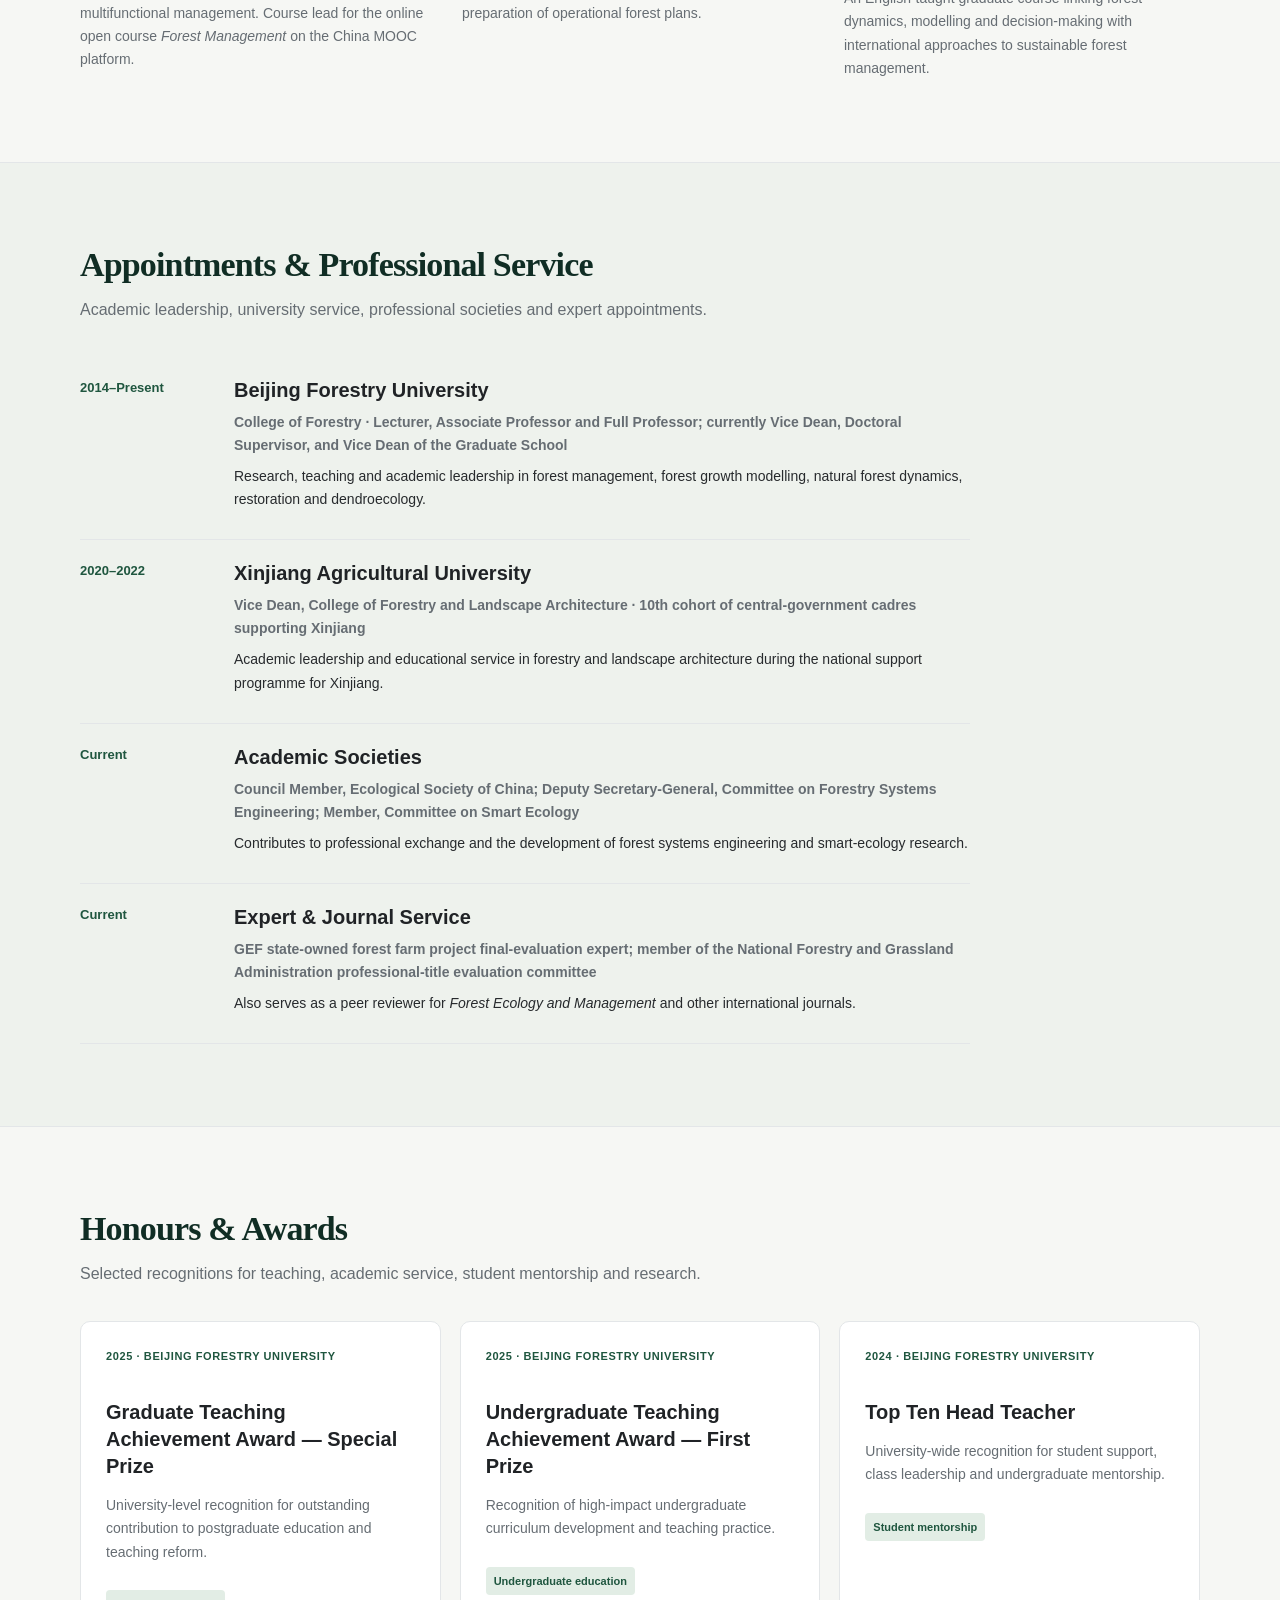
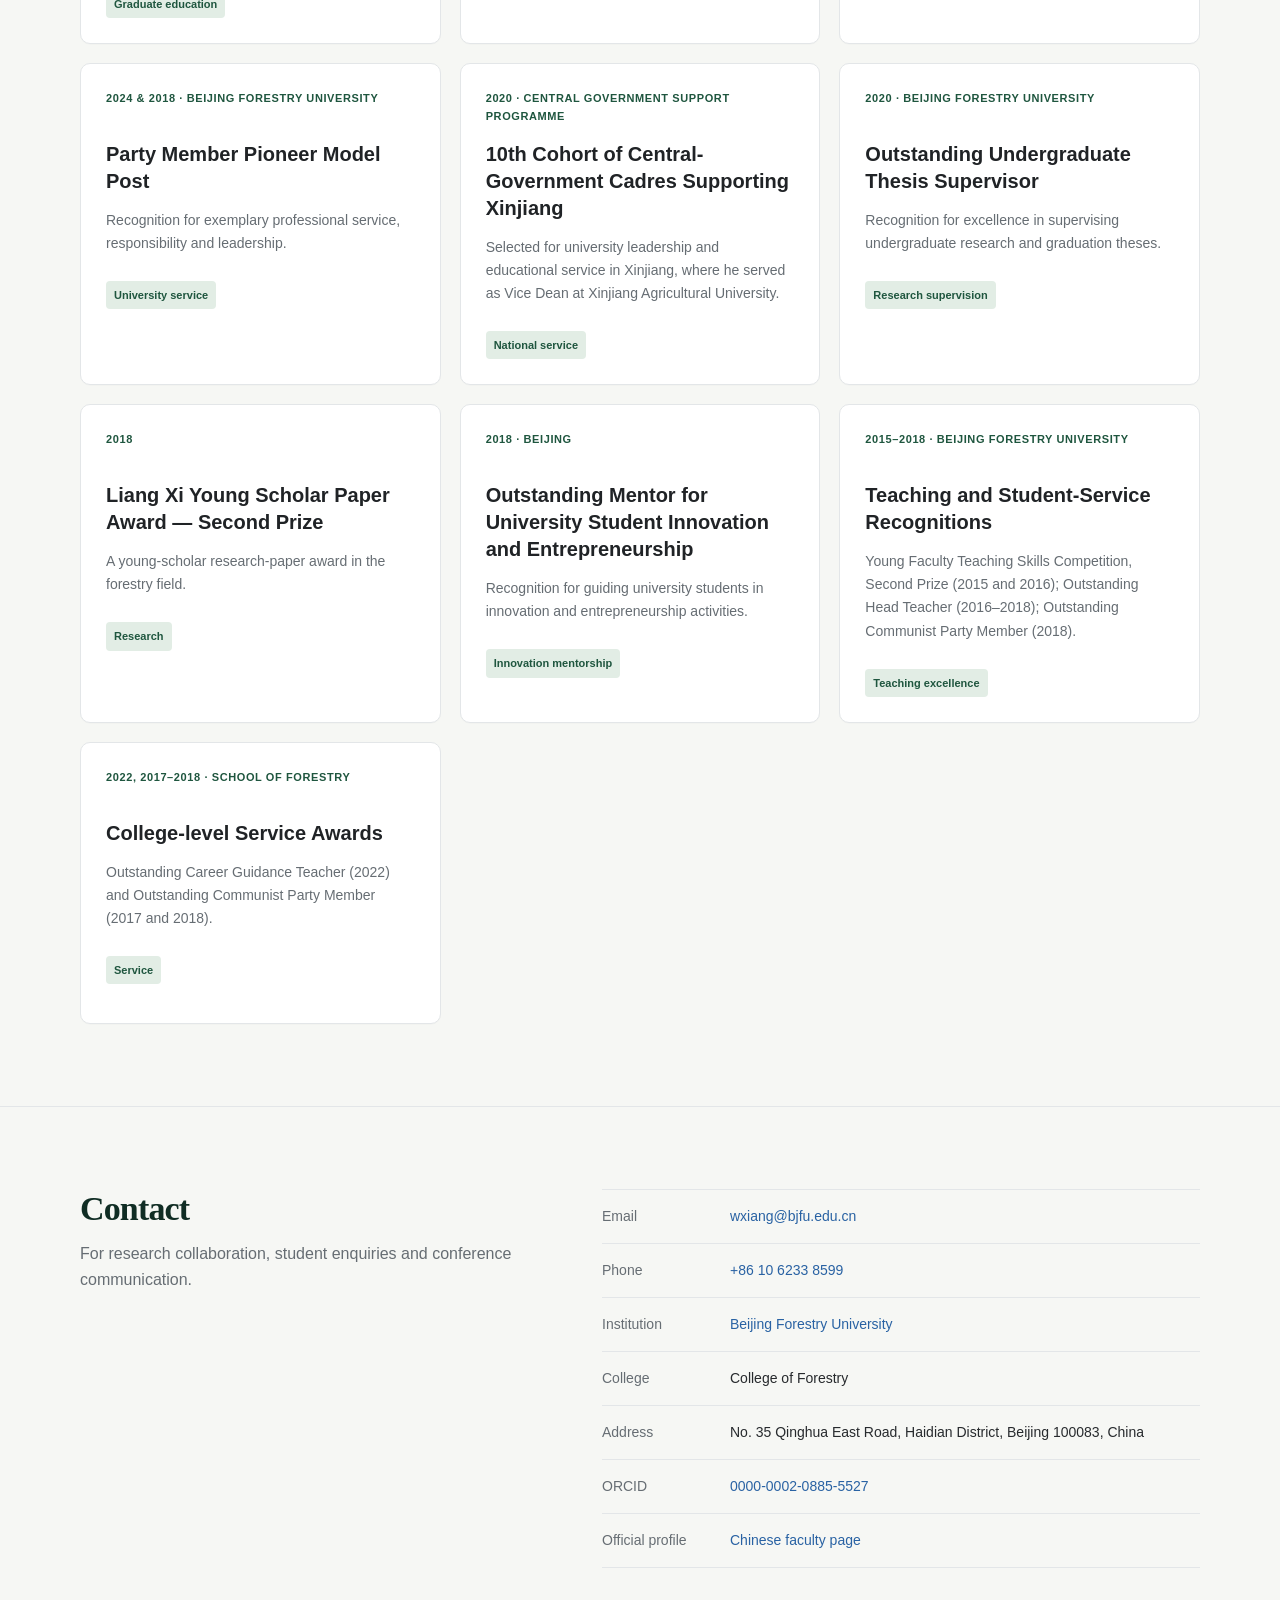
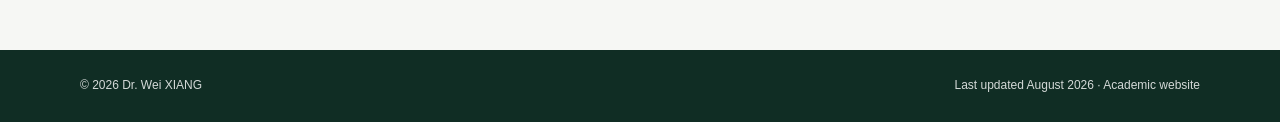
==== commit af6bea3c: "Update official titles and display name" ====
--- a/index.html
+++ b/index.html
@@ -3,323 +3,115 @@
 <head>
   <meta charset="UTF-8">
   <meta name="viewport" content="width=device-width, initial-scale=1.0">
-  <meta name="description" content="Academic website of Wei Xiang, Professor and Vice Dean at the School of Forestry, Beijing Forestry University. Forest growth modelling, natural forest dynamics, dendroecology and sustainable forest management.">
-  <meta name="author" content="Wei Xiang">
+  <meta name="description" content="Academic website of Dr. Wei XIANG, Full Professor in the College of Forestry and Vice Dean of both the College of Forestry and the Graduate School at Beijing Forestry University.">
+  <meta name="author" content="Dr. Wei XIANG">
   <meta name="theme-color" content="#102d24">
-  <title>Wei Xiang | Beijing Forestry University</title>
-  <link rel="stylesheet" href="forest-home-v3.css?v=20260817-3">
+  <link rel="canonical" href="https://weixiang-bjfu.github.io/">
+  <title>Dr. Wei XIANG | Beijing Forestry University</title>
+  <link rel="stylesheet" href="/forest-home-v3.css?v=20260817-5">
+  <style>
+    .site-loading{min-height:100vh;display:grid;place-items:center;background:#102d24;color:#fff;font-family:Arial,Helvetica,sans-serif;text-align:center;padding:24px}
+    .site-loading h1{font-family:Georgia,"Times New Roman",serif;margin:0 0 8px;font-size:42px}
+    .site-loading p{margin:0;color:rgba(255,255,255,.75)}
+  </style>
 </head>
 <body>
-  <header class="topbar">
-    <div class="nav-shell">
-      <a class="site-name" href="#home">Wei Xiang</a>
-      <button class="menu-toggle" aria-expanded="false" aria-controls="mainnav" aria-label="Open navigation">☰</button>
-      <nav id="mainnav">
-        <a href="#home">Home</a>
-        <a href="#publications">Publications</a>
-        <a href="#projects">Projects</a>
-        <a href="#teaching">Teaching</a>
-        <a href="#experience">Appointments</a>
-        <a href="#honours">Honours</a>
-        <a href="#contact">Contact</a>
-      </nav>
-      <div class="theme-switcher" aria-label="Color theme">
-        <button id="themeButton" title="Switch color theme" aria-label="Switch color theme">◐</button>
-      </div>
+  <main class="site-loading">
+    <div>
+      <h1>Dr. Wei XIANG</h1>
+      <p>Loading academic homepage…</p>
     </div>
-  </header>
-
-  <main>
-    <section id="home" class="home-section" style="background-image:linear-gradient(90deg,rgba(6,22,16,.78) 0%,rgba(6,22,16,.62) 40%,rgba(6,22,16,.32) 72%,rgba(6,22,16,.18) 100%),linear-gradient(0deg,rgba(6,22,16,.34),rgba(6,22,16,.04)),url('forest-bg.jpg?v=forest-hero-3');">
-      <div class="page-shell profile-layout">
-        <aside class="profile-column">
-          <div class="portrait-frame">
-            <img src="https://wei-xiang-academic-homepage-38vdsclx7-fangzexu7-9225s-projects.vercel.app/wei-xiang.jpg" alt="Professor Wei Xiang" class="portrait-photo">
-          </div>
-          <h1>Wei Xiang</h1>
-          <p class="role">Professor · Forest Management &amp; Modelling</p>
-          <p class="institution"><a href="https://english.bjfu.edu.cn/" target="_blank" rel="noopener">Beijing Forestry University</a></p>
-          <p class="secondary-role">Vice Dean · Doctoral Supervisor · School of Forestry</p>
-          <div class="social-row" aria-label="Academic links">
-            <a href="mailto:wxiang@bjfu.edu.cn" aria-label="Email" title="Email">✉</a>
-            <a href="https://orcid.org/0000-0002-0885-5527" target="_blank" rel="noopener" aria-label="ORCID" title="ORCID">iD</a>
-            <a href="#publications" aria-label="Publications" title="Publications">▤</a>
-          </div>
-        </aside>
-
-        <div class="bio-column">
-          <h2>Biography</h2>
-          <p>I am a Professor, Doctoral Supervisor and Vice Dean at the School of Forestry, Beijing Forestry University, China. My research focuses on forest growth modelling, natural forest dynamics, multifunctional forest management, degraded-forest restoration and dendroecology.</p>
-          <p>I develop statistical and simulation models to understand tree growth, recruitment and mortality, and I study how competition, stand structure, climate and silvicultural treatments shape forest development. My work combines long-term permanent sample plots, tree-ring data and quantitative modelling, with a particular interest in natural and semi-natural spruce–fir mixed forests.</p>
-          <p>A central goal of my research is to connect quantitative forest science with adaptive and multifunctional management under environmental change.</p>
-
-          <div class="facts-grid">
-            <section class="fact-block">
-              <h3>Research Interests</h3>
-              <ul class="interest-list">
-                <li>Forest growth and yield modelling</li>
-                <li>Natural mixed-forest dynamics</li>
-                <li>Tree recruitment and mortality</li>
-                <li>Dendroecology and climate–growth relationships</li>
-                <li>Degraded-forest restoration</li>
-                <li>Adaptive and multifunctional forest management</li>
-              </ul>
-            </section>
-            <section class="fact-block">
-              <h3>Education</h3>
-              <ol class="timeline compact">
-                <li><span class="timeline-mark">🎓</span><div><strong>PhD in Forest Sciences, 2013</strong><span>Lakehead University, Canada</span></div></li>
-                <li><span class="timeline-mark">🎓</span><div><strong>MS in Forest Management, 2009</strong><span>Chinese Academy of Forestry, China</span></div></li>
-                <li><span class="timeline-mark">🎓</span><div><strong>BS in Forestry, 2006</strong><span>Central South University of Forestry and Technology, China</span></div></li>
-              </ol>
-            </section>
-          </div>
-        </div>
-      </div>
-    </section>
-
-    <section id="publications" class="section">
-      <div class="page-shell">
-        <div class="section-heading">
-          <h2>Publications</h2>
-          <p>Complete verified publication list covering forest growth, recruitment, mortality, climate sensitivity, management, methods and teaching.</p>
-        </div>
-        <div class="publication-tools">
-          <input id="pubSearch" type="search" placeholder="Filter publications by title, journal, year or keyword…" aria-label="Filter publications">
-          <div class="filter-buttons" aria-label="Publication filter">
-            <button class="filter active" data-filter="all">All</button>
-            <button class="filter" data-filter="growth">Growth</button>
-            <button class="filter" data-filter="climate">Climate</button>
-            <button class="filter" data-filter="regeneration">Regeneration</button>
-            <button class="filter" data-filter="mortality">Mortality</button>
-            <button class="filter" data-filter="management">Management</button>
-            <button class="filter" data-filter="methods">Methods</button>
-            <button class="filter" data-filter="teaching">Teaching</button>
-          </div>
-        </div>
-        <div id="publicationList" class="publication-list"></div>
-        <p id="noResults" class="no-results" hidden>No matching publications.</p>
-      </div>
-    </section>
-
-    <section id="projects" class="section muted-section">
-      <div class="page-shell">
-        <div class="section-heading">
-          <h2>Research Projects</h2>
-          <p>Principal-investigator projects spanning forest growth modelling, climate sensitivity, restoration, carbon estimation and multifunctional management.</p>
-        </div>
-        <div class="project-grid">
-          <article class="project-card">
-            <div class="project-meta">2022–2027 · National Key R&amp;D Program of China · Principal Investigator</div>
-            <h3>Full-cycle multifunctional management technologies for Picea–Abies mixed conifer forests in the Changbai Mountains</h3>
-            <p>Developing management technologies and modelling tools across the full stand-development cycle of natural spruce–fir forests.</p>
-            <span class="project-tag">Multifunctional management</span>
-          </article>
-          <article class="project-card">
-            <div class="project-meta">2022–2025 · National Natural Science Foundation of China · Principal Investigator</div>
-            <h3>Effects of climate change on individual-tree growth of Picea schrenkiana based on data fusion</h3>
-            <p>Integrating multiple data sources to quantify climate-sensitive individual-tree growth in natural Tianshan spruce forests.</p>
-            <span class="project-tag">Climate-sensitive modelling</span>
-          </article>
-          <article class="project-card">
-            <div class="project-meta">2025–2026 · National Foreign Expert Program · Principal Investigator</div>
-            <h3>Multifunctional management and growth modelling of natural Picea–Abies mixed forests in Northeast China</h3>
-            <p>International collaboration on growth models and management strategies for structurally complex natural mixed forests.</p>
-            <span class="project-tag">International collaboration</span>
-          </article>
-          <article class="project-card">
-            <div class="project-meta">2024–2025 · Xinjiang Forestry Science &amp; Technology Program · Principal Investigator</div>
-            <h3>Accurate measurement models of individual-tree and stand carbon stocks for major tree species in Xinjiang</h3>
-            <p>Developing regional models to improve carbon-stock estimation at individual-tree and stand scales.</p>
-            <span class="project-tag">Forest carbon</span>
-          </article>
-          <article class="project-card">
-            <div class="project-meta">2022–2024 · Xinjiang Forestry Science &amp; Technology Program · Principal Investigator</div>
-            <h3>Key restoration technologies for degraded Picea schrenkiana forests</h3>
-            <p>Identifying and evaluating practical restoration pathways for degraded natural Tianshan spruce forests.</p>
-            <span class="project-tag">Degraded forest restoration</span>
-          </article>
-          <article class="project-card">
-            <div class="project-meta">2020–2021 · National Forestry and Grassland Administration · Principal Investigator</div>
-            <h3>Technical regulation for degraded forest restoration</h3>
-            <p>Development of a forestry technical standard to support consistent planning and implementation of degraded-forest restoration.</p>
-            <span class="project-tag">Technical standard</span>
-          </article>
-          <article class="project-card">
-            <div class="project-meta">2016–2018 · National Natural Science Foundation of China · Principal Investigator</div>
-            <h3>Effects of thinning and climate on tree-ring density of Larix olgensis</h3>
-            <p>Quantifying how silvicultural thinning and climatic variability interact to influence wood density and radial growth.</p>
-            <span class="project-tag">Dendroecology</span>
-          </article>
-        </div>
-      </div>
-    </section>
-
-    <section id="teaching" class="section">
-      <div class="page-shell">
-        <div class="section-heading">
-          <h2>Teaching</h2>
-          <p>Undergraduate and graduate courses in forest management, inventory, planning and sustainable management.</p>
-        </div>
-        <div class="simple-cards">
-          <article>
-            <h3>Forest Management</h3>
-            <p>A core forestry course covering forest regulation, planning, sustained yield and contemporary multifunctional management. Course lead for the online open course <em>Forest Management</em> on the China MOOC platform.</p>
-          </article>
-          <article>
-            <h3>Forest Inventory, Planning and Design</h3>
-            <p>Field and analytical methods for forest-resource inventory, management planning, spatial design and preparation of operational forest plans.</p>
-          </article>
-          <article>
-            <h3>Applied Forest Sustainable Management</h3>
-            <p>An English-taught graduate course linking forest dynamics, modelling and decision-making with international approaches to sustainable forest management.</p>
-          </article>
-        </div>
-      </div>
-    </section>
-
-    <section id="experience" class="section muted-section">
-      <div class="page-shell">
-        <div class="section-heading">
-          <h2>Appointments &amp; Professional Service</h2>
-          <p>Academic leadership, university service, professional societies and expert appointments.</p>
-        </div>
-        <div class="experience-list">
-          <article class="experience-item">
-            <div class="experience-date">2014–Present</div>
-            <div>
-              <h3>Beijing Forestry University</h3>
-              <p class="experience-role">School of Forestry · Lecturer, Associate Professor and Professor; currently Vice Dean and Doctoral Supervisor</p>
-              <p>Research and teaching in forest management, forest growth modelling, natural forest dynamics, restoration and dendroecology.</p>
-            </div>
-          </article>
-          <article class="experience-item">
-            <div class="experience-date">2020–2022</div>
-            <div>
-              <h3>Xinjiang Agricultural University</h3>
-              <p class="experience-role">Vice Dean, College of Forestry and Landscape Architecture · 10th cohort of central-government cadres supporting Xinjiang</p>
-              <p>Academic leadership and educational service in forestry and landscape architecture during the national support programme for Xinjiang.</p>
-            </div>
-          </article>
-          <article class="experience-item">
-            <div class="experience-date">Current</div>
-            <div>
-              <h3>Academic Societies</h3>
-              <p class="experience-role">Council Member, Ecological Society of China; Deputy Secretary-General, Committee on Forestry Systems Engineering; Member, Committee on Smart Ecology</p>
-              <p>Contributes to professional exchange and the development of forest systems engineering and smart-ecology research.</p>
-            </div>
-          </article>
-          <article class="experience-item">
-            <div class="experience-date">Current</div>
-            <div>
-              <h3>Expert &amp; Journal Service</h3>
-              <p class="experience-role">GEF state-owned forest farm project final-evaluation expert; member of the National Forestry and Grassland Administration professional-title evaluation committee</p>
-              <p>Also serves as a peer reviewer for <em>Forest Ecology and Management</em> and other international journals.</p>
-            </div>
-          </article>
-        </div>
-      </div>
-    </section>
-
-    <section id="honours" class="section">
-      <div class="page-shell">
-        <div class="section-heading">
-          <h2>Honours &amp; Awards</h2>
-          <p>Selected recognitions for teaching, academic service, student mentorship and research.</p>
-        </div>
-        <div class="project-grid">
-          <article class="project-card">
-            <div class="project-meta">2025 · Beijing Forestry University</div>
-            <h3>Graduate Teaching Achievement Award — Special Prize</h3>
-            <p>University-level recognition for outstanding contribution to postgraduate education and teaching reform.</p>
-            <span class="project-tag">Graduate education</span>
-          </article>
-          <article class="project-card">
-            <div class="project-meta">2025 · Beijing Forestry University</div>
-            <h3>Undergraduate Teaching Achievement Award — First Prize</h3>
-            <p>Recognition of high-impact undergraduate curriculum development and teaching practice.</p>
-            <span class="project-tag">Undergraduate education</span>
-          </article>
-          <article class="project-card">
-            <div class="project-meta">2024 · Beijing Forestry University</div>
-            <h3>Top Ten Head Teacher</h3>
-            <p>University-wide recognition for student support, class leadership and undergraduate mentorship.</p>
-            <span class="project-tag">Student mentorship</span>
-          </article>
-          <article class="project-card">
-            <div class="project-meta">2024 &amp; 2018 · Beijing Forestry University</div>
-            <h3>Party Member Pioneer Model Post</h3>
-            <p>Recognition for exemplary professional service, responsibility and leadership.</p>
-            <span class="project-tag">University service</span>
-          </article>
-          <article class="project-card">
-            <div class="project-meta">2020 · Central Government Support Programme</div>
-            <h3>10th Cohort of Central-Government Cadres Supporting Xinjiang</h3>
-            <p>Selected for university leadership and educational service in Xinjiang, where he served as Vice Dean at Xinjiang Agricultural University.</p>
-            <span class="project-tag">National service</span>
-          </article>
-          <article class="project-card">
-            <div class="project-meta">2020 · Beijing Forestry University</div>
-            <h3>Outstanding Undergraduate Thesis Supervisor</h3>
-            <p>Recognition for excellence in supervising undergraduate research and graduation theses.</p>
-            <span class="project-tag">Research supervision</span>
-          </article>
-          <article class="project-card">
-            <div class="project-meta">2018</div>
-            <h3>Liang Xi Young Scholar Paper Award — Second Prize</h3>
-            <p>A young-scholar research-paper award in the forestry field.</p>
-            <span class="project-tag">Research</span>
-          </article>
-          <article class="project-card">
-            <div class="project-meta">2018 · Beijing</div>
-            <h3>Outstanding Mentor for University Student Innovation and Entrepreneurship</h3>
-            <p>Recognition for guiding university students in innovation and entrepreneurship activities.</p>
-            <span class="project-tag">Innovation mentorship</span>
-          </article>
-          <article class="project-card">
-            <div class="project-meta">2015–2018 · Beijing Forestry University</div>
-            <h3>Teaching and Student-Service Recognitions</h3>
-            <p>Young Faculty Teaching Skills Competition, Second Prize (2015 and 2016); Outstanding Head Teacher (2016–2018); Outstanding Communist Party Member (2018).</p>
-            <span class="project-tag">Teaching excellence</span>
-          </article>
-          <article class="project-card">
-            <div class="project-meta">2022, 2017–2018 · School of Forestry</div>
-            <h3>College-level Service Awards</h3>
-            <p>Outstanding Career Guidance Teacher (2022) and Outstanding Communist Party Member (2017 and 2018).</p>
-            <span class="project-tag">Service</span>
-          </article>
-        </div>
-      </div>
-    </section>
-
-    <section id="contact" class="section contact-section">
-      <div class="page-shell contact-layout">
-        <div>
-          <div class="section-heading left">
-            <h2>Contact</h2>
-            <p>For research collaboration, student enquiries and conference communication.</p>
-          </div>
-        </div>
-        <div class="contact-details">
-          <p><span>Email</span><a href="mailto:wxiang@bjfu.edu.cn">wxiang@bjfu.edu.cn</a></p>
-          <p><span>Phone</span><a href="tel:+861062338599">+86 10 6233 8599</a></p>
-          <p><span>Institution</span><a href="https://english.bjfu.edu.cn/" target="_blank" rel="noopener">Beijing Forestry University</a></p>
-          <p><span>School</span>School of Forestry</p>
-          <p><span>Address</span>No. 35 Qinghua East Road, Haidian District, Beijing 100083, China</p>
-          <p><span>ORCID</span><a href="https://orcid.org/0000-0002-0885-5527" target="_blank" rel="noopener">0000-0002-0885-5527</a></p>
-          <p><span>Official profile</span><a href="https://lxy.bjfu.edu.cn/szdw/js/69659e26fa06400081e99c4bd7c26088.html" target="_blank" rel="noopener">Chinese faculty page</a></p>
-        </div>
-      </div>
-    </section>
   </main>
 
-  <footer>
-    <div class="page-shell footer-row">
-      <span>© <span id="year"></span> Wei Xiang</span>
-      <span>Last updated August 2026 · Academic website</span>
-    </div>
-  </footer>
+  <script>
+    (() => {
+      const displayName = 'Dr. Wei XIANG';
+      const biographyText = [
+        'I am a Full Professor in the College of Forestry and serve as Vice Dean of both the College of Forestry and the Graduate School at Beijing Forestry University. My research focuses on forest growth modelling, forest dynamics, and the multifunctional management of natural forests.',
+        'Using natural mixed forests as my primary study system, I combine statistical modelling and simulation approaches to investigate how tree competition, climate change, and silvicultural interventions affect stand growth, structural dynamics, and ecosystem multifunctionality. My work integrates multiple data sources, including long-term permanent-plot records, tree-ring data, LiDAR point clouds, and remote-sensing observations.',
+        'My research integrates quantitative forest science with adaptive management to support precise, data-driven, and multifunctional management of natural and near-natural mixed forests under environmental change.'
+      ];
 
-  <script src="script.js?v=20260817-3"></script>
+      const loadScript = (src) => new Promise((resolve, reject) => {
+        const script = document.createElement('script');
+        script.src = src;
+        script.onload = resolve;
+        script.onerror = reject;
+        document.body.appendChild(script);
+      });
+
+      const applyProfile = () => {
+        document.title = `${displayName} | Beijing Forestry University`;
+
+        const description = document.querySelector('meta[name="description"]');
+        const author = document.querySelector('meta[name="author"]');
+        if (description) description.content = 'Academic website of Dr. Wei XIANG, Full Professor in the College of Forestry and Vice Dean of both the College of Forestry and the Graduate School at Beijing Forestry University.';
+        if (author) author.content = displayName;
+
+        const siteName = document.querySelector('.site-name');
+        const profileName = document.querySelector('.profile-column h1');
+        const portrait = document.querySelector('.portrait-photo');
+        const role = document.querySelector('.role');
+        const secondaryRole = document.querySelector('.secondary-role');
+        const biography = document.querySelectorAll('.bio-column > p');
+
+        if (siteName) siteName.textContent = displayName;
+        if (profileName) profileName.textContent = displayName;
+        if (portrait) portrait.alt = displayName;
+        if (role) role.textContent = 'Full Professor · Forest Management & Modelling';
+        if (secondaryRole) secondaryRole.textContent = 'Vice Dean, College of Forestry · Vice Dean, Graduate School';
+
+        biography.forEach((paragraph, index) => {
+          if (biographyText[index]) paragraph.textContent = biographyText[index];
+        });
+
+        const firstAppointment = document.querySelector('#experience .experience-item');
+        if (firstAppointment) {
+          const appointmentRole = firstAppointment.querySelector('.experience-role');
+          const appointmentDescription = firstAppointment.querySelector('.experience-role + p');
+          if (appointmentRole) appointmentRole.textContent = 'College of Forestry · Lecturer, Associate Professor and Full Professor; currently Vice Dean, Doctoral Supervisor, and Vice Dean of the Graduate School';
+          if (appointmentDescription) appointmentDescription.textContent = 'Research, teaching and academic leadership in forest management, forest growth modelling, natural forest dynamics, restoration and dendroecology.';
+        }
+
+        document.querySelectorAll('.contact-details p').forEach((row) => {
+          const label = row.querySelector('span');
+          if (!label) return;
+          if (label.textContent.trim() === 'School') {
+            label.textContent = 'College';
+            const textNode = Array.from(row.childNodes).find((node) => node.nodeType === Node.TEXT_NODE && node.textContent.trim());
+            if (textNode) textNode.textContent = 'College of Forestry';
+          }
+        });
+
+        document.querySelectorAll('*').forEach((element) => {
+          if (element.children.length === 0 && element.textContent.trim() === 'School of Forestry') {
+            element.textContent = 'College of Forestry';
+          }
+        });
+
+        const footerName = document.querySelector('.footer-row span:first-child');
+        if (footerName) footerName.textContent = `© ${new Date().getFullYear()} ${displayName}`;
+      };
+
+      fetch('/site-content-v5.html?v=20260817-5', {cache: 'no-store'})
+        .then((response) => {
+          if (!response.ok) throw new Error(`Unable to load homepage content: ${response.status}`);
+          return response.text();
+        })
+        .then((html) => {
+          const source = new DOMParser().parseFromString(html, 'text/html');
+          source.querySelectorAll('script').forEach((script) => script.remove());
+          document.body.innerHTML = source.body.innerHTML;
+          applyProfile();
+          return loadScript('/photo-fix.js?v=20260817-5');
+        })
+        .then(() => loadScript('/app.js?v=20260817-5'))
+        .then(applyProfile)
+        .catch((error) => {
+          console.error(error);
+          document.body.innerHTML = '<main class="site-loading"><div><h1>Dr. Wei XIANG</h1><p>The academic website is temporarily unavailable.</p></div></main>';
+        });
+    })();
+  </script>
 </body>
 </html>
